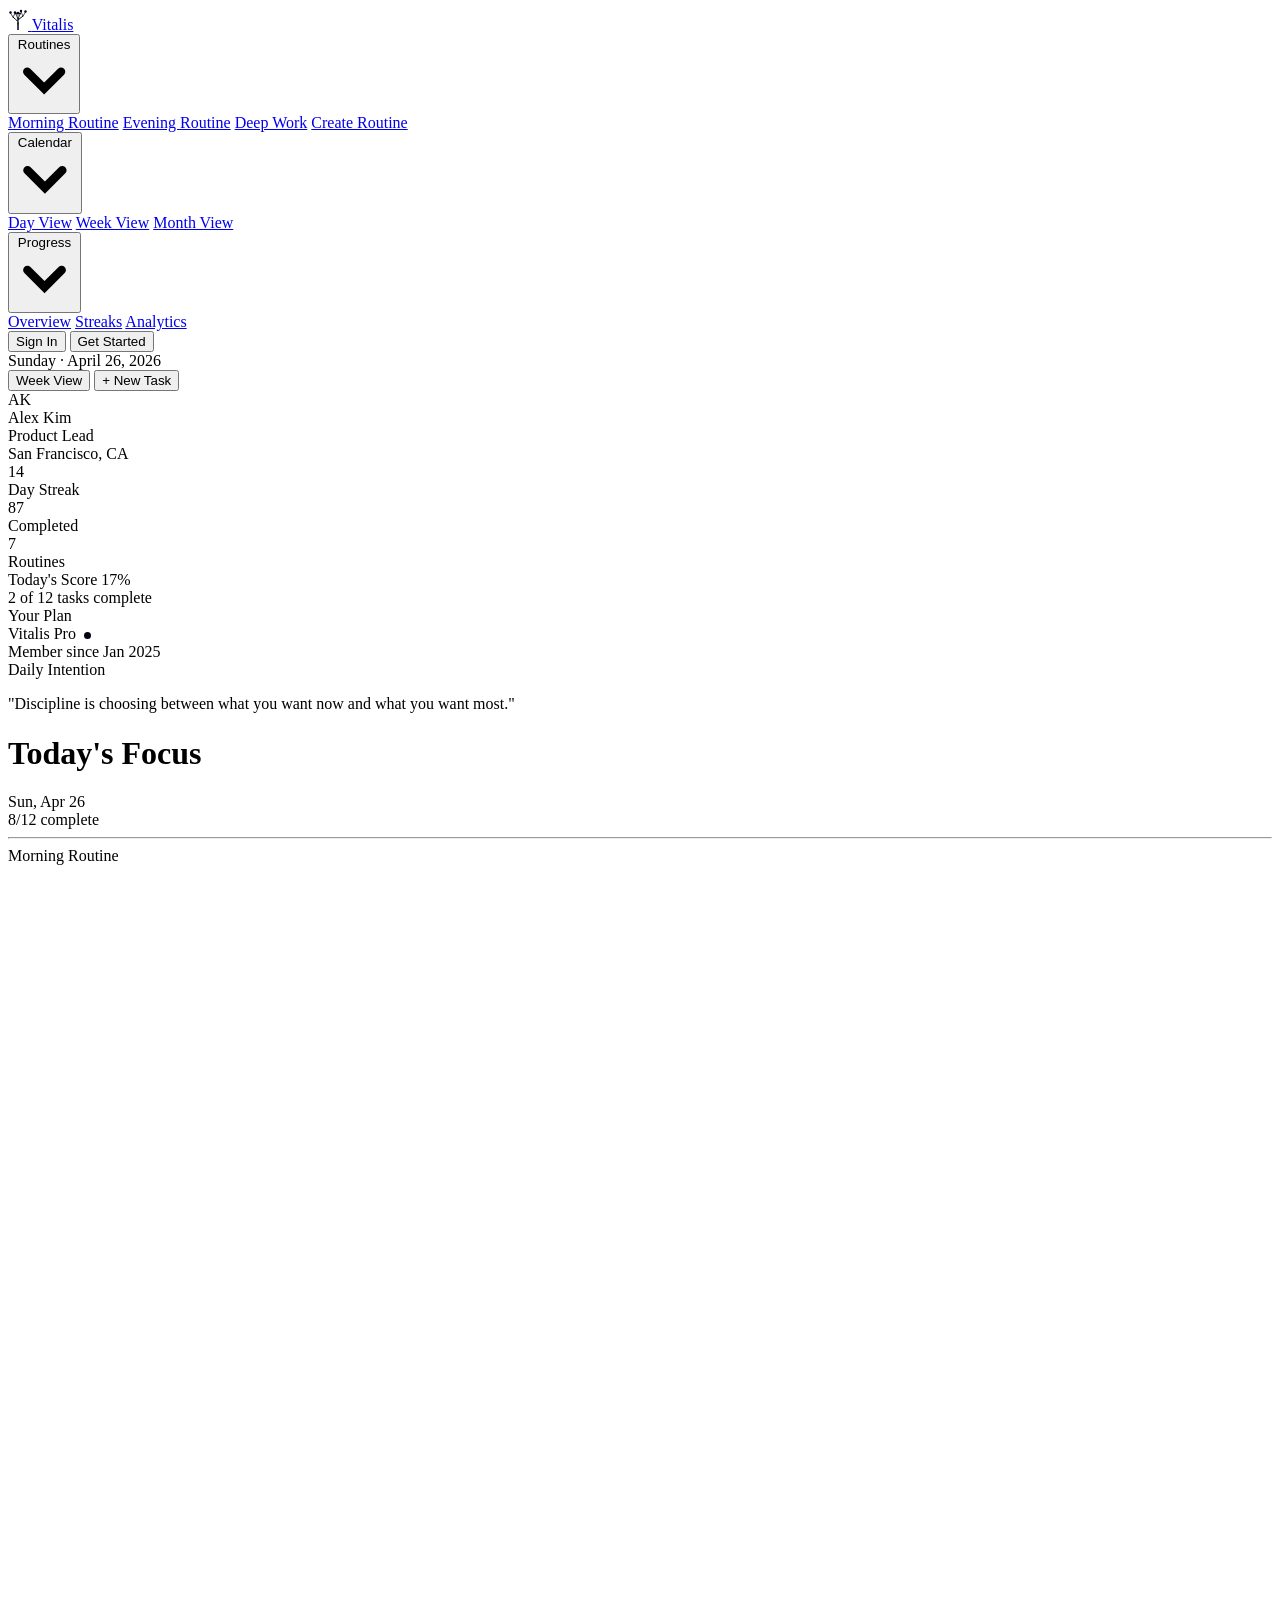
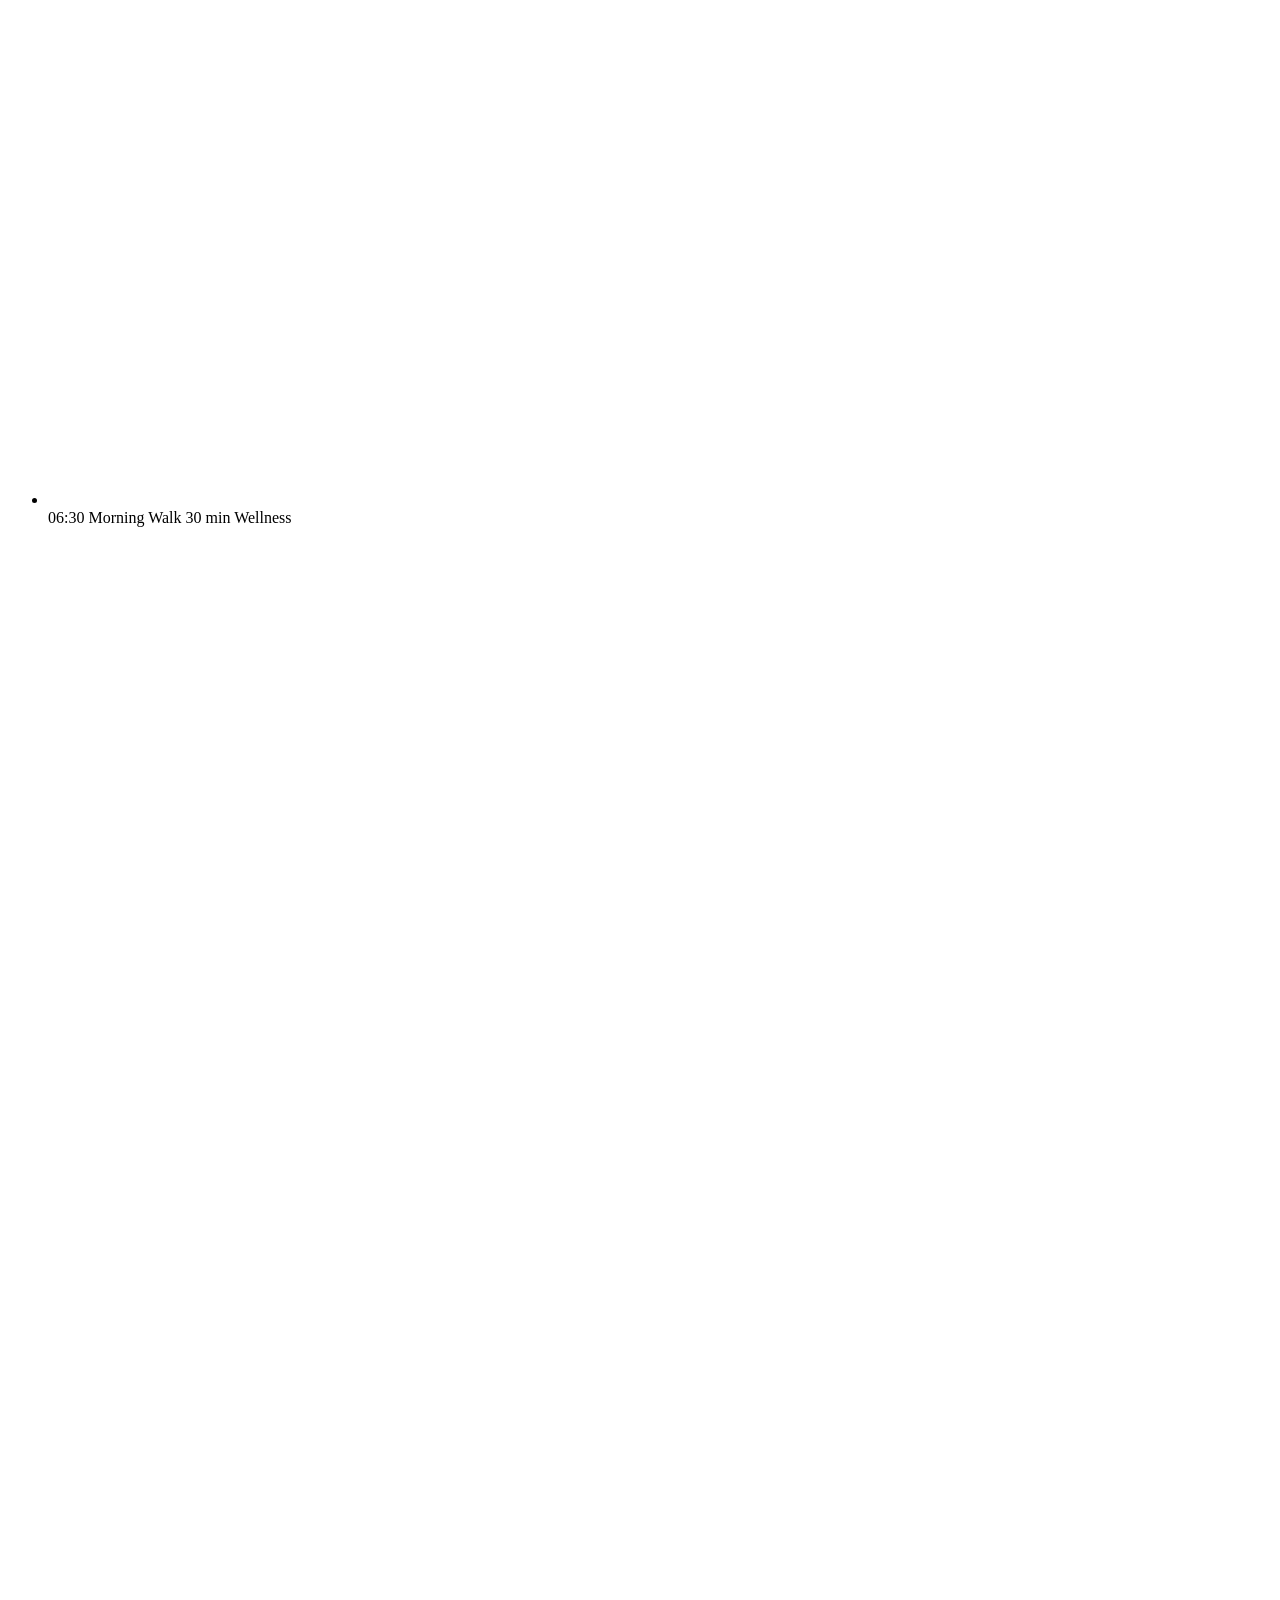
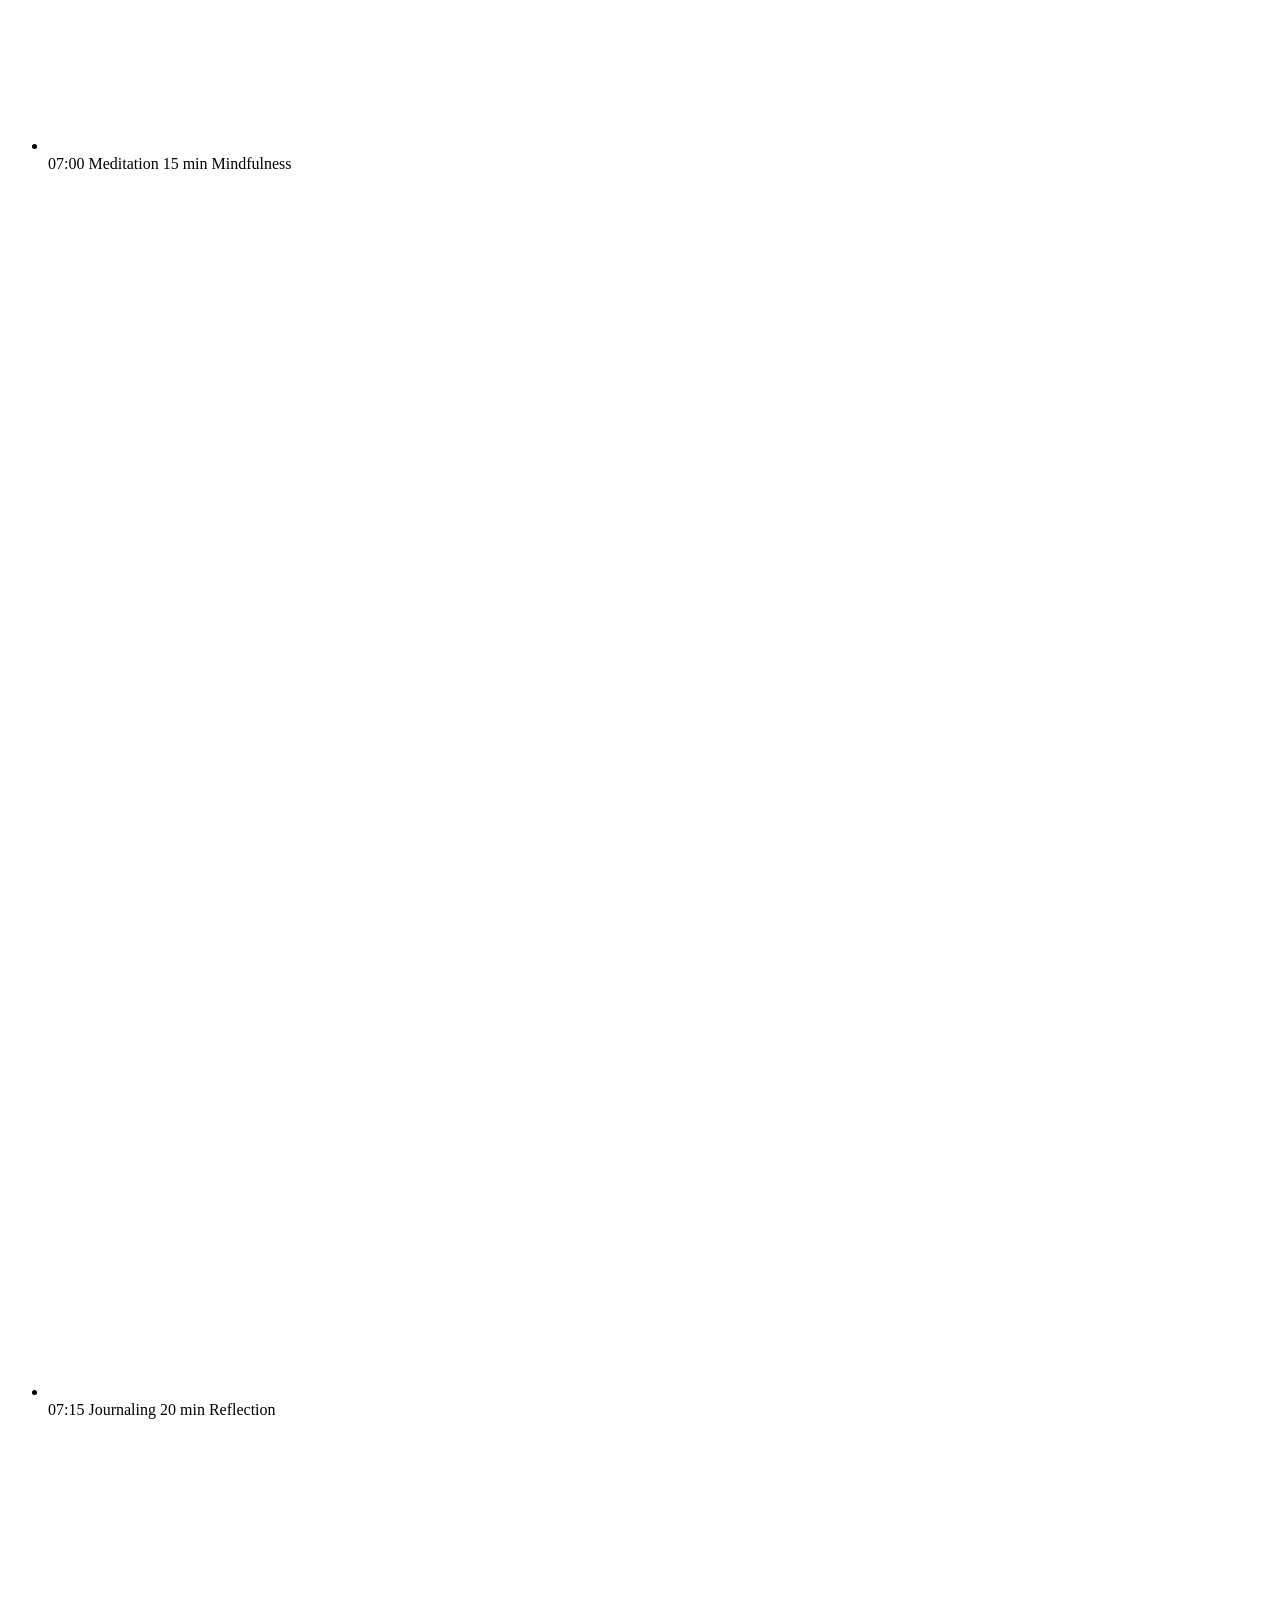
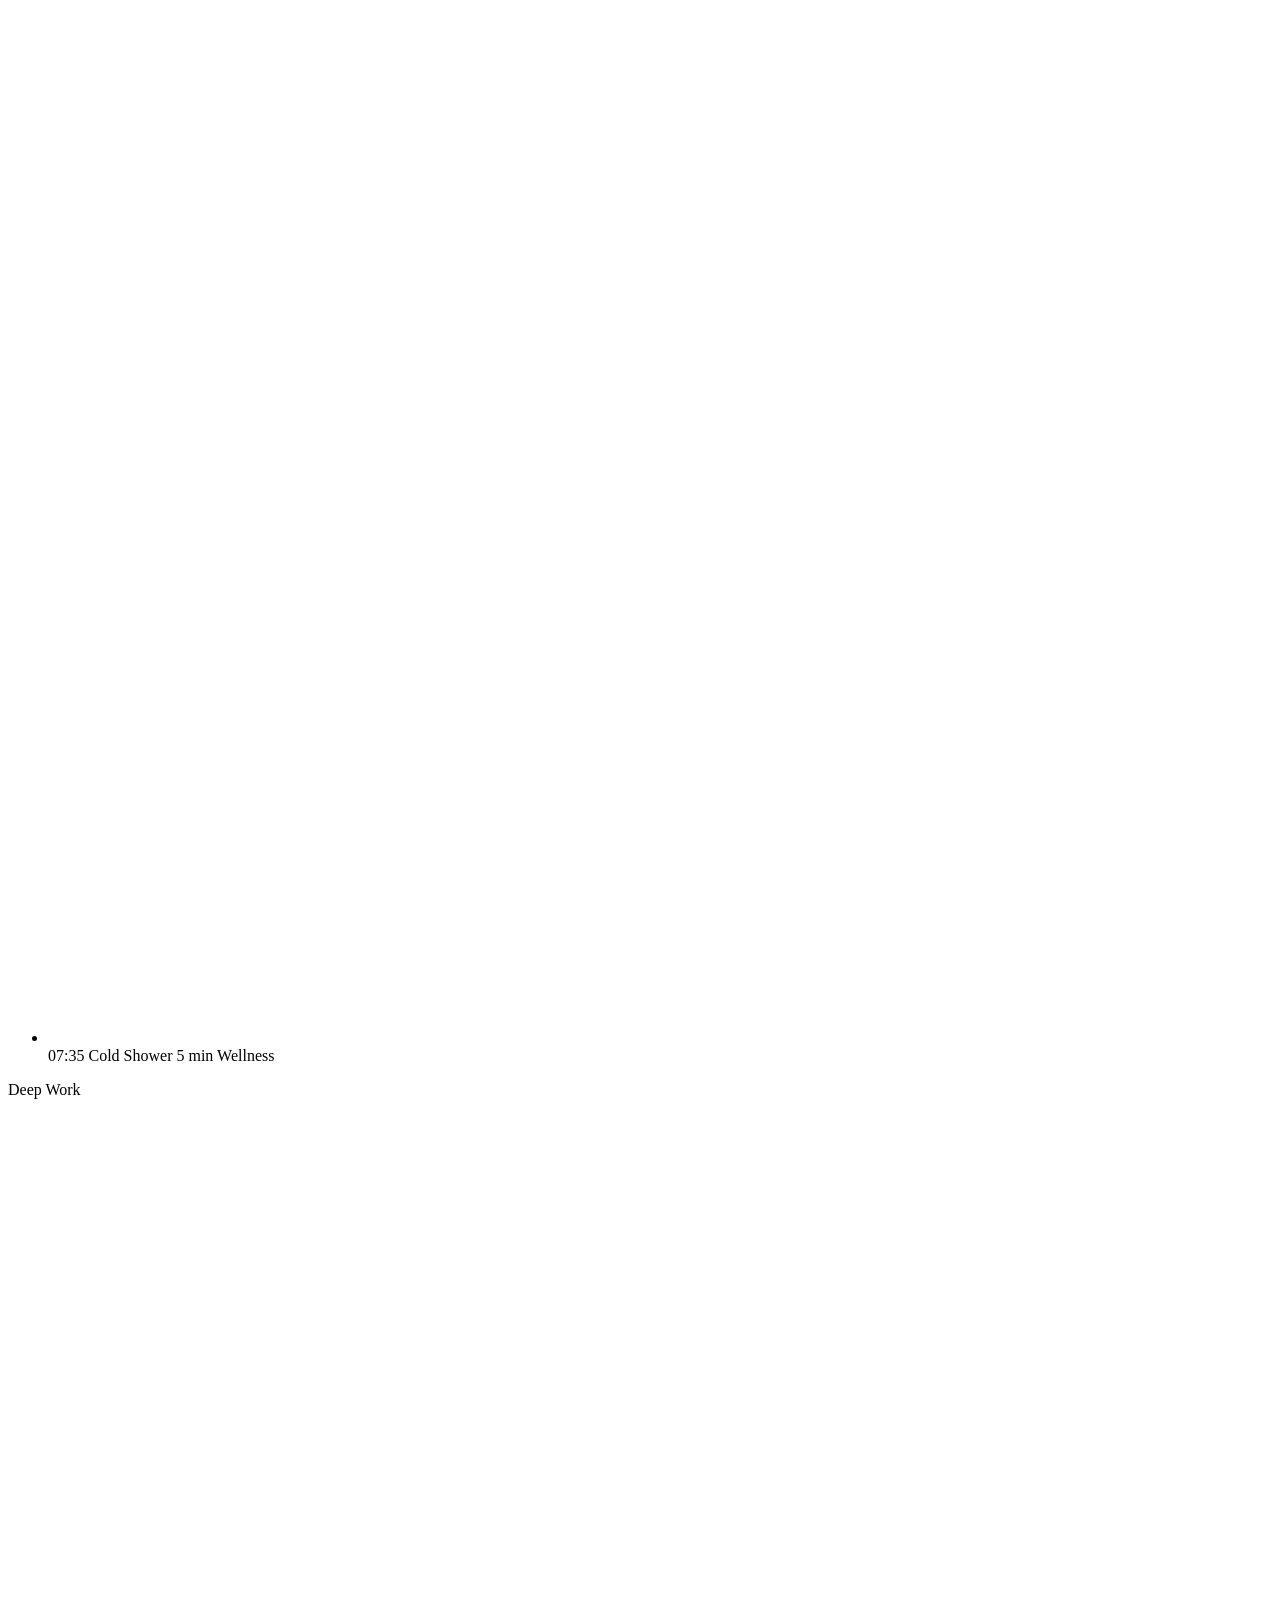
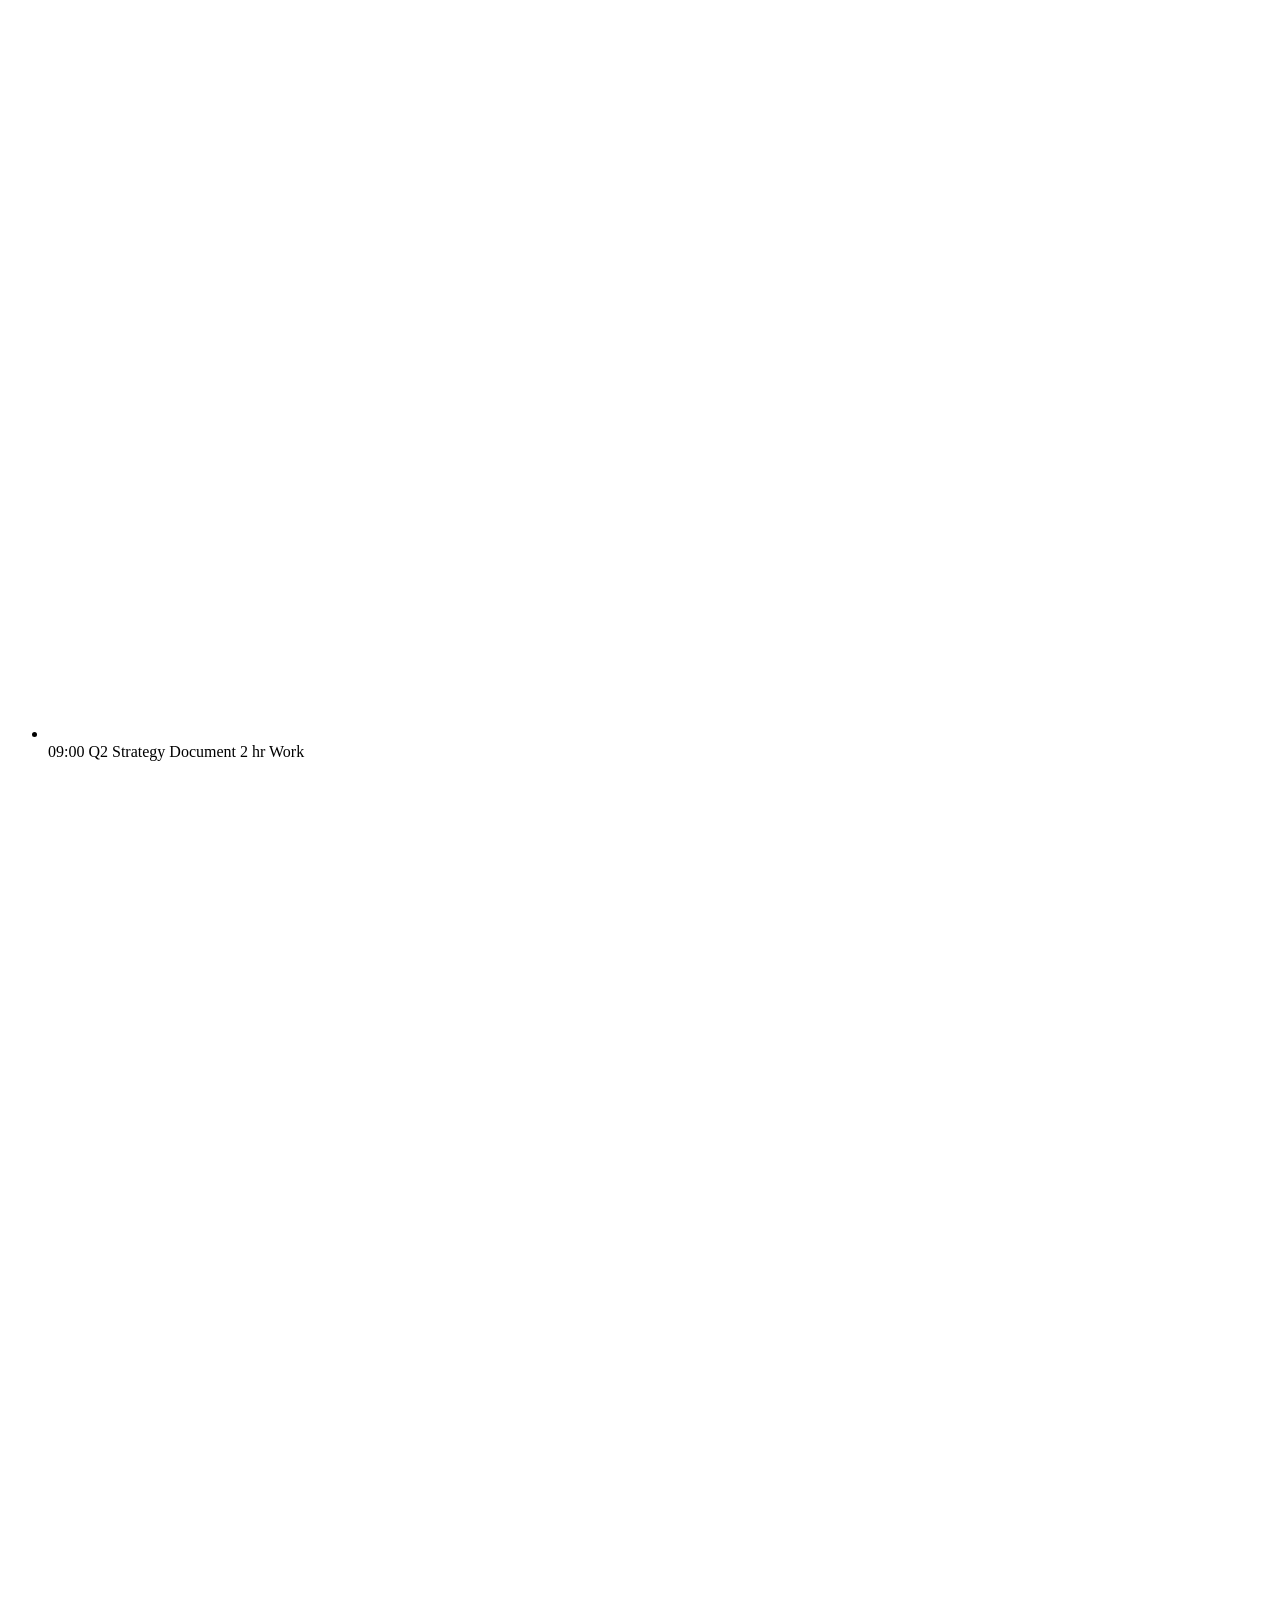
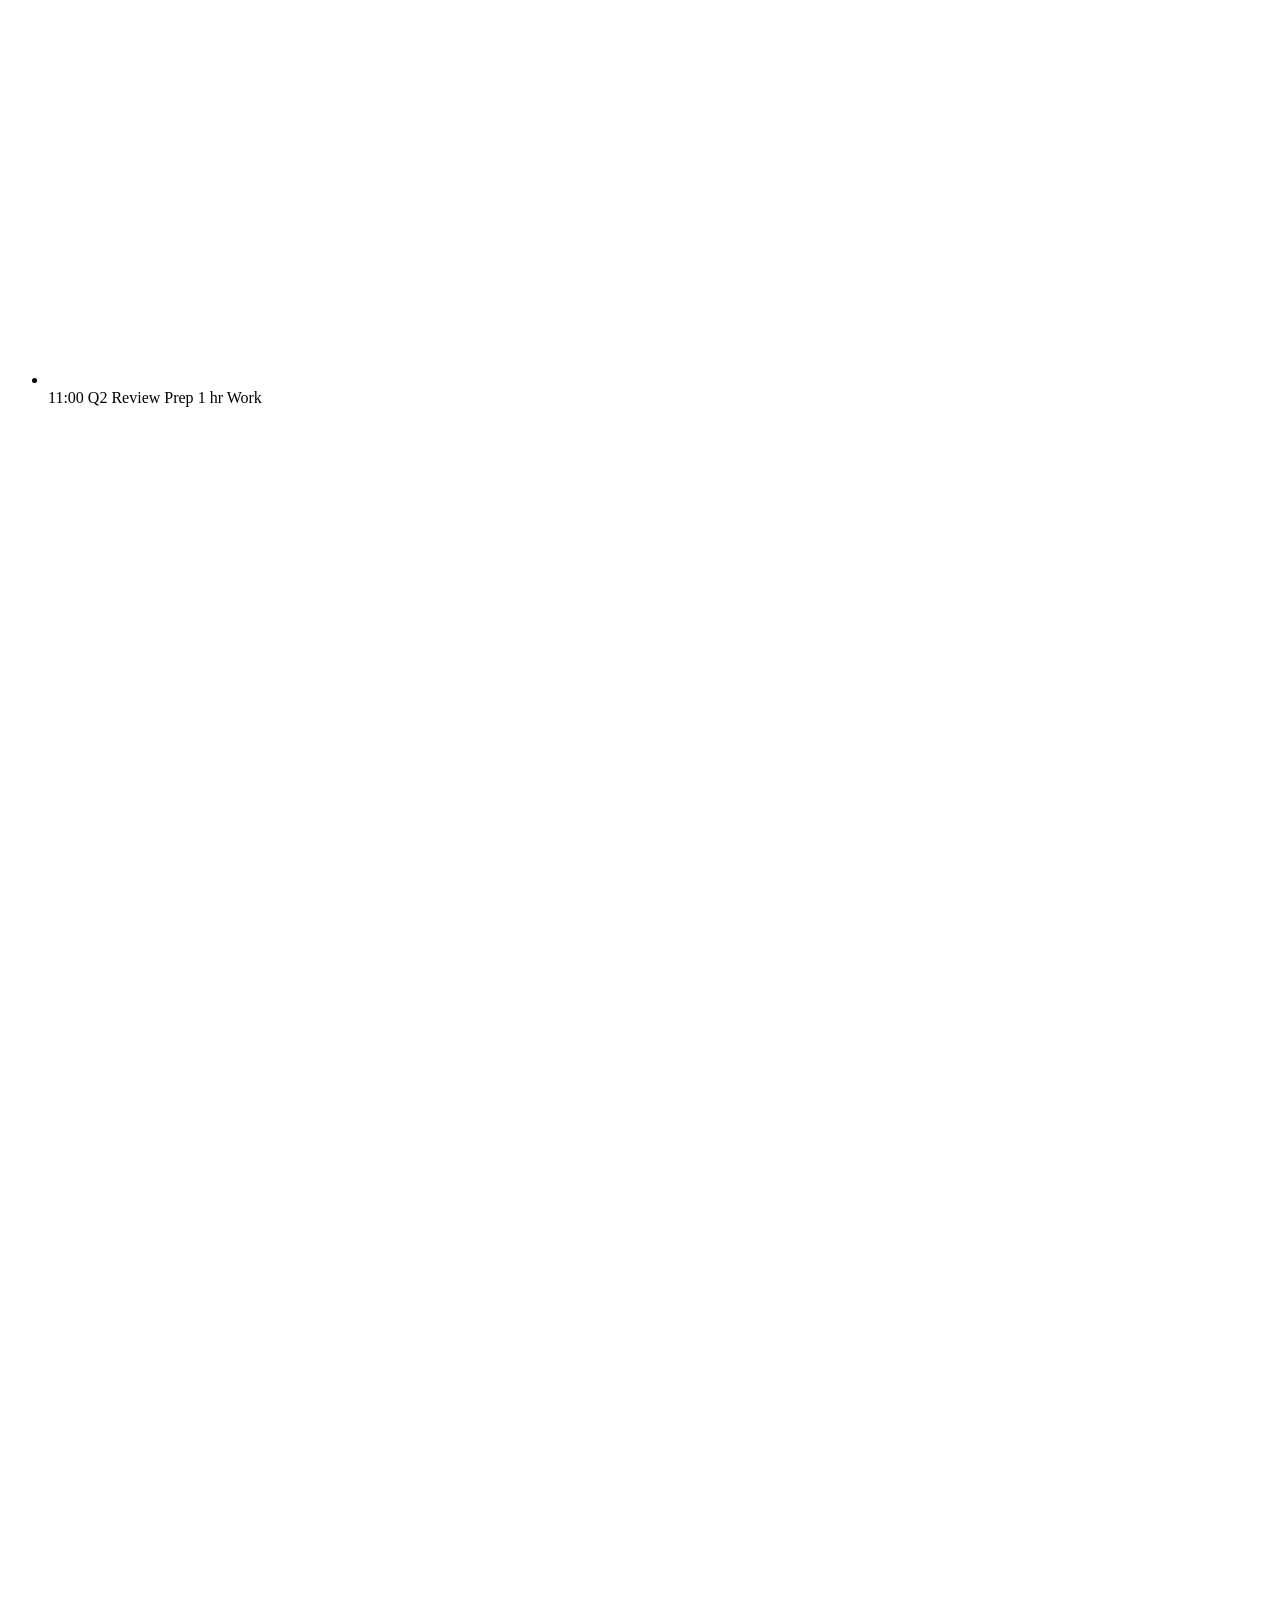
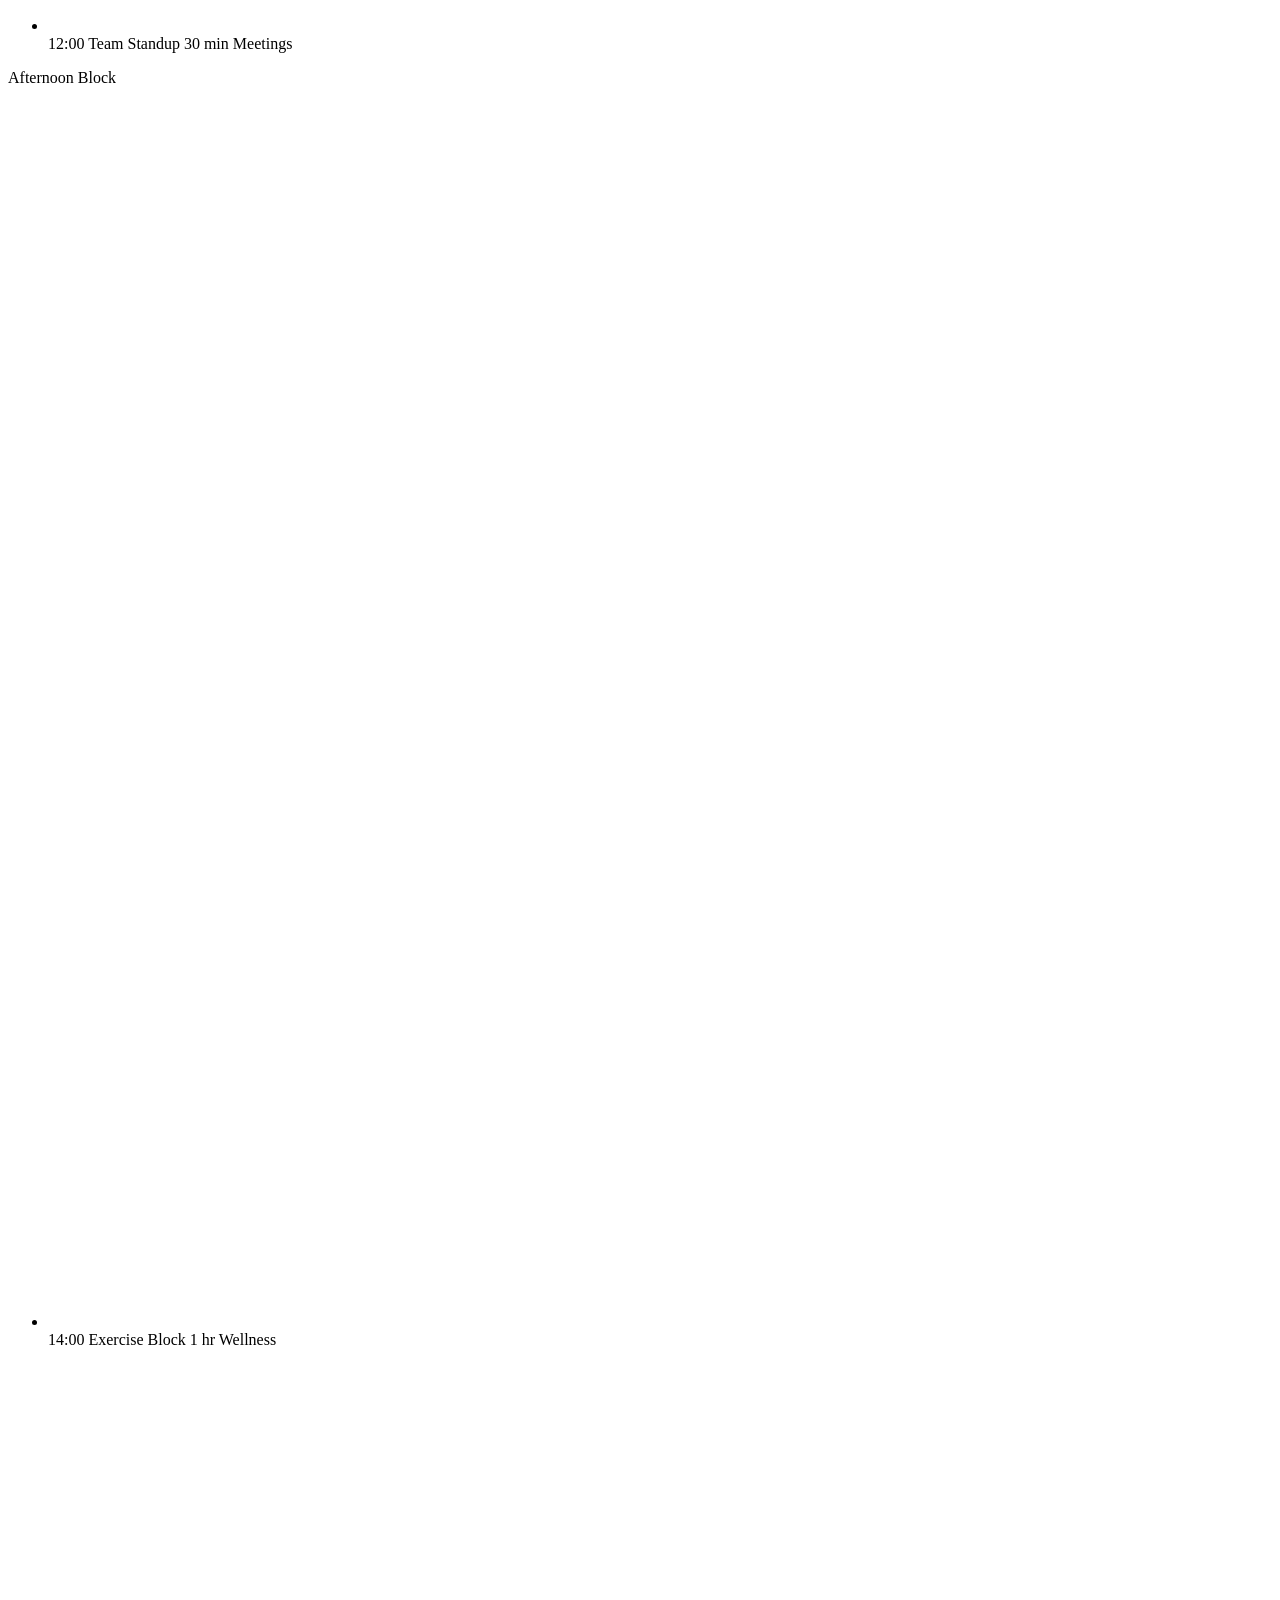
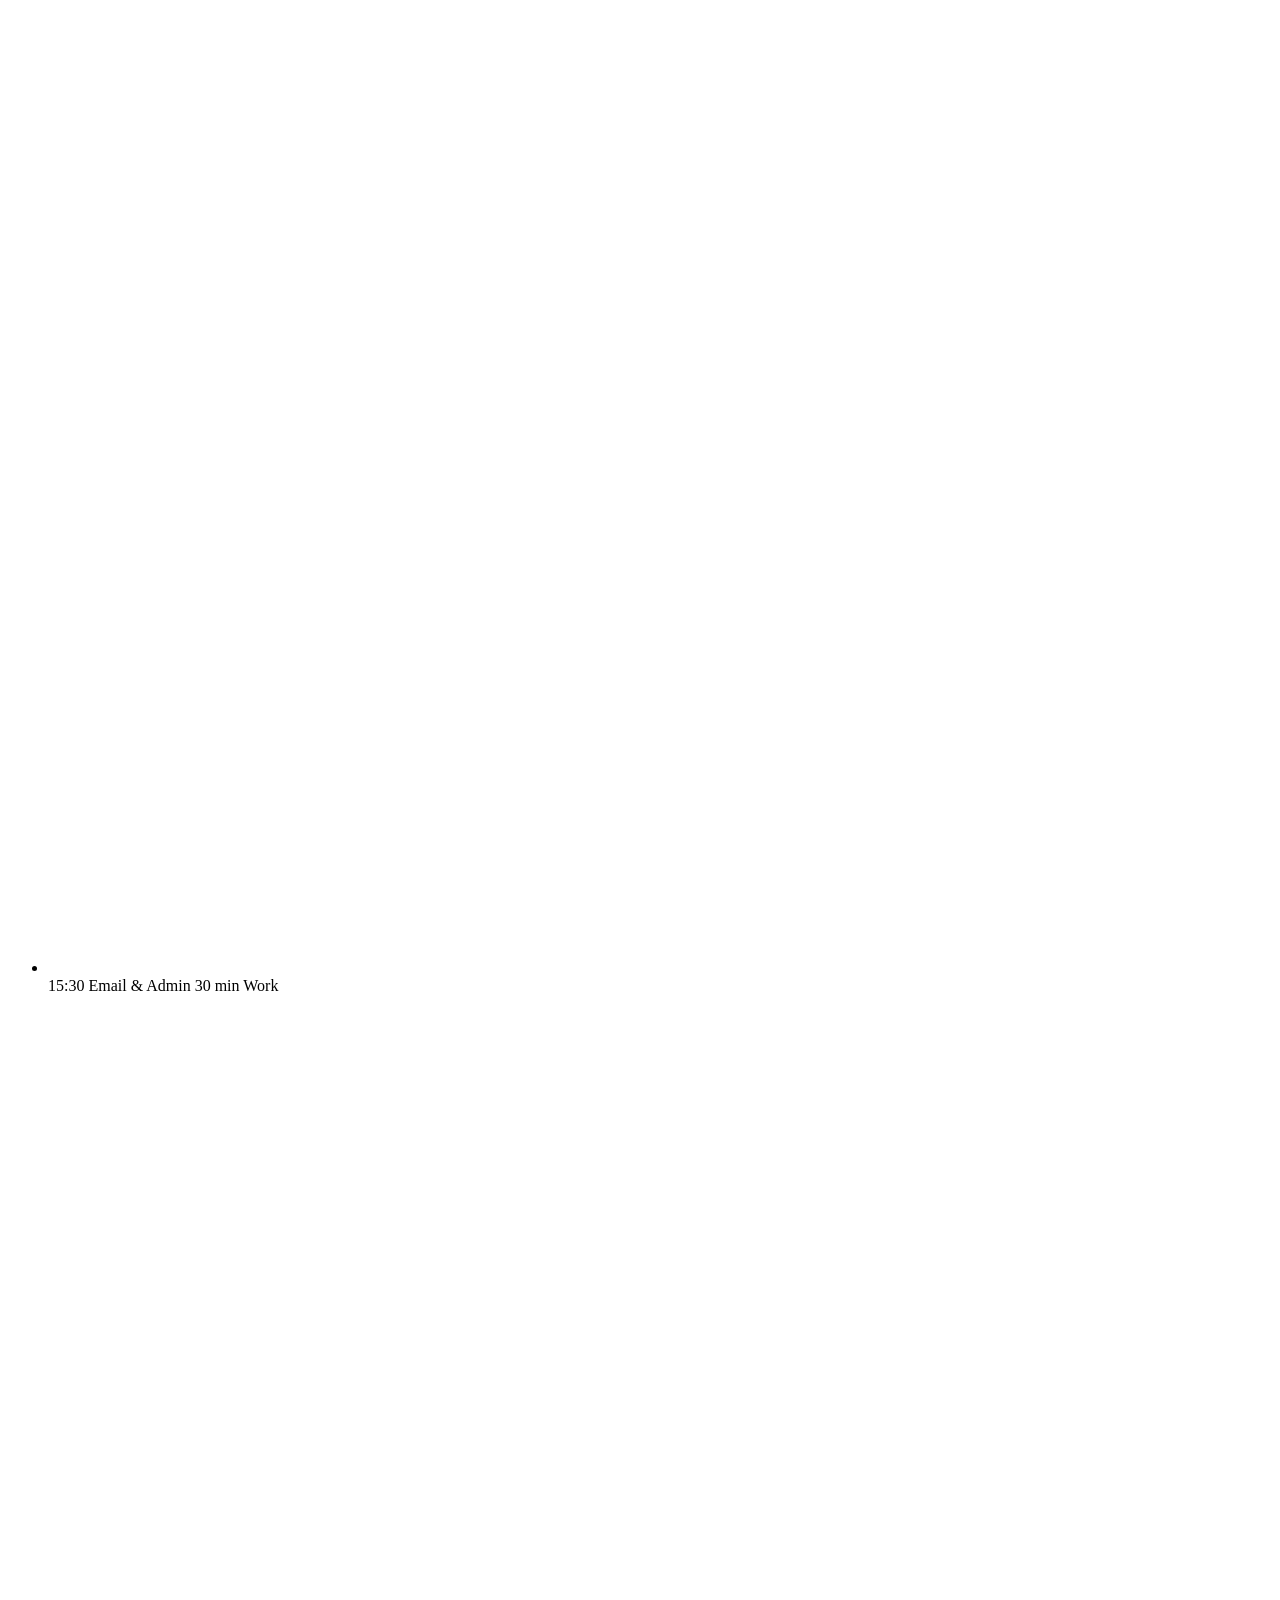
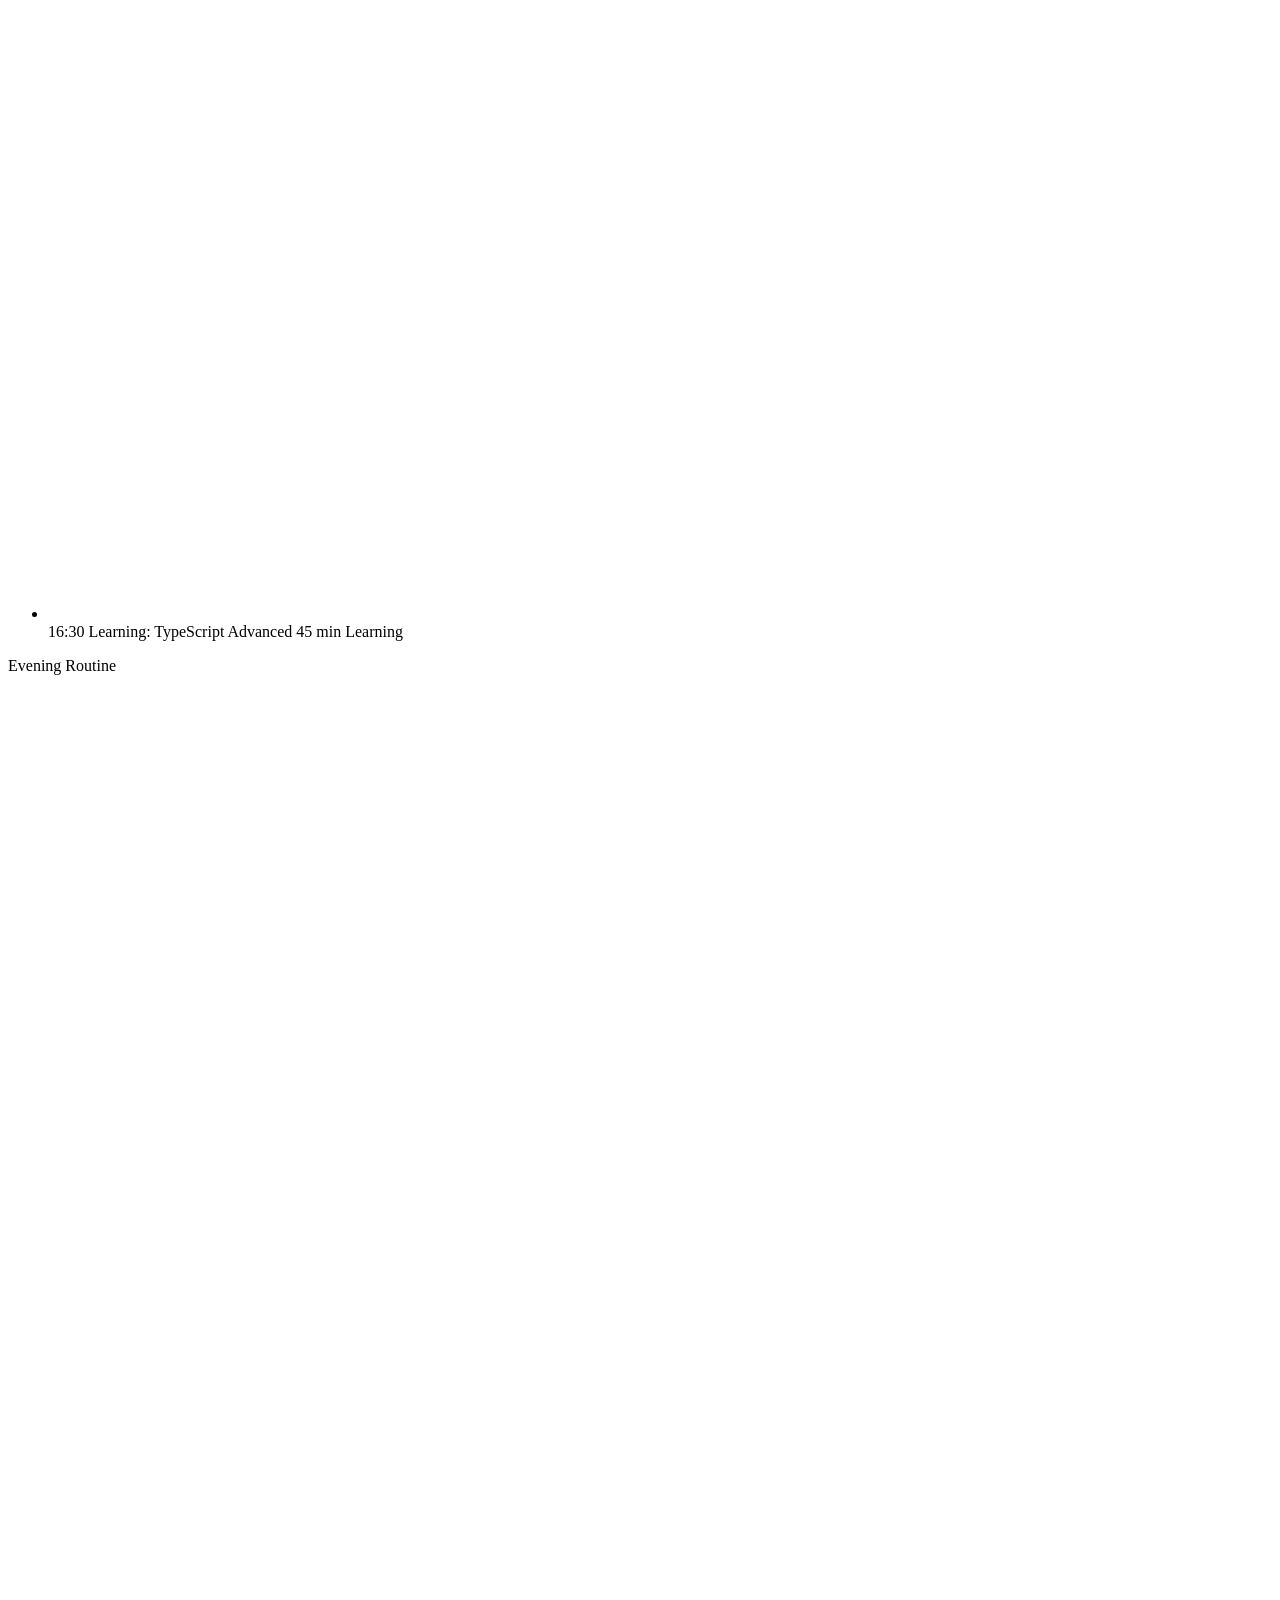
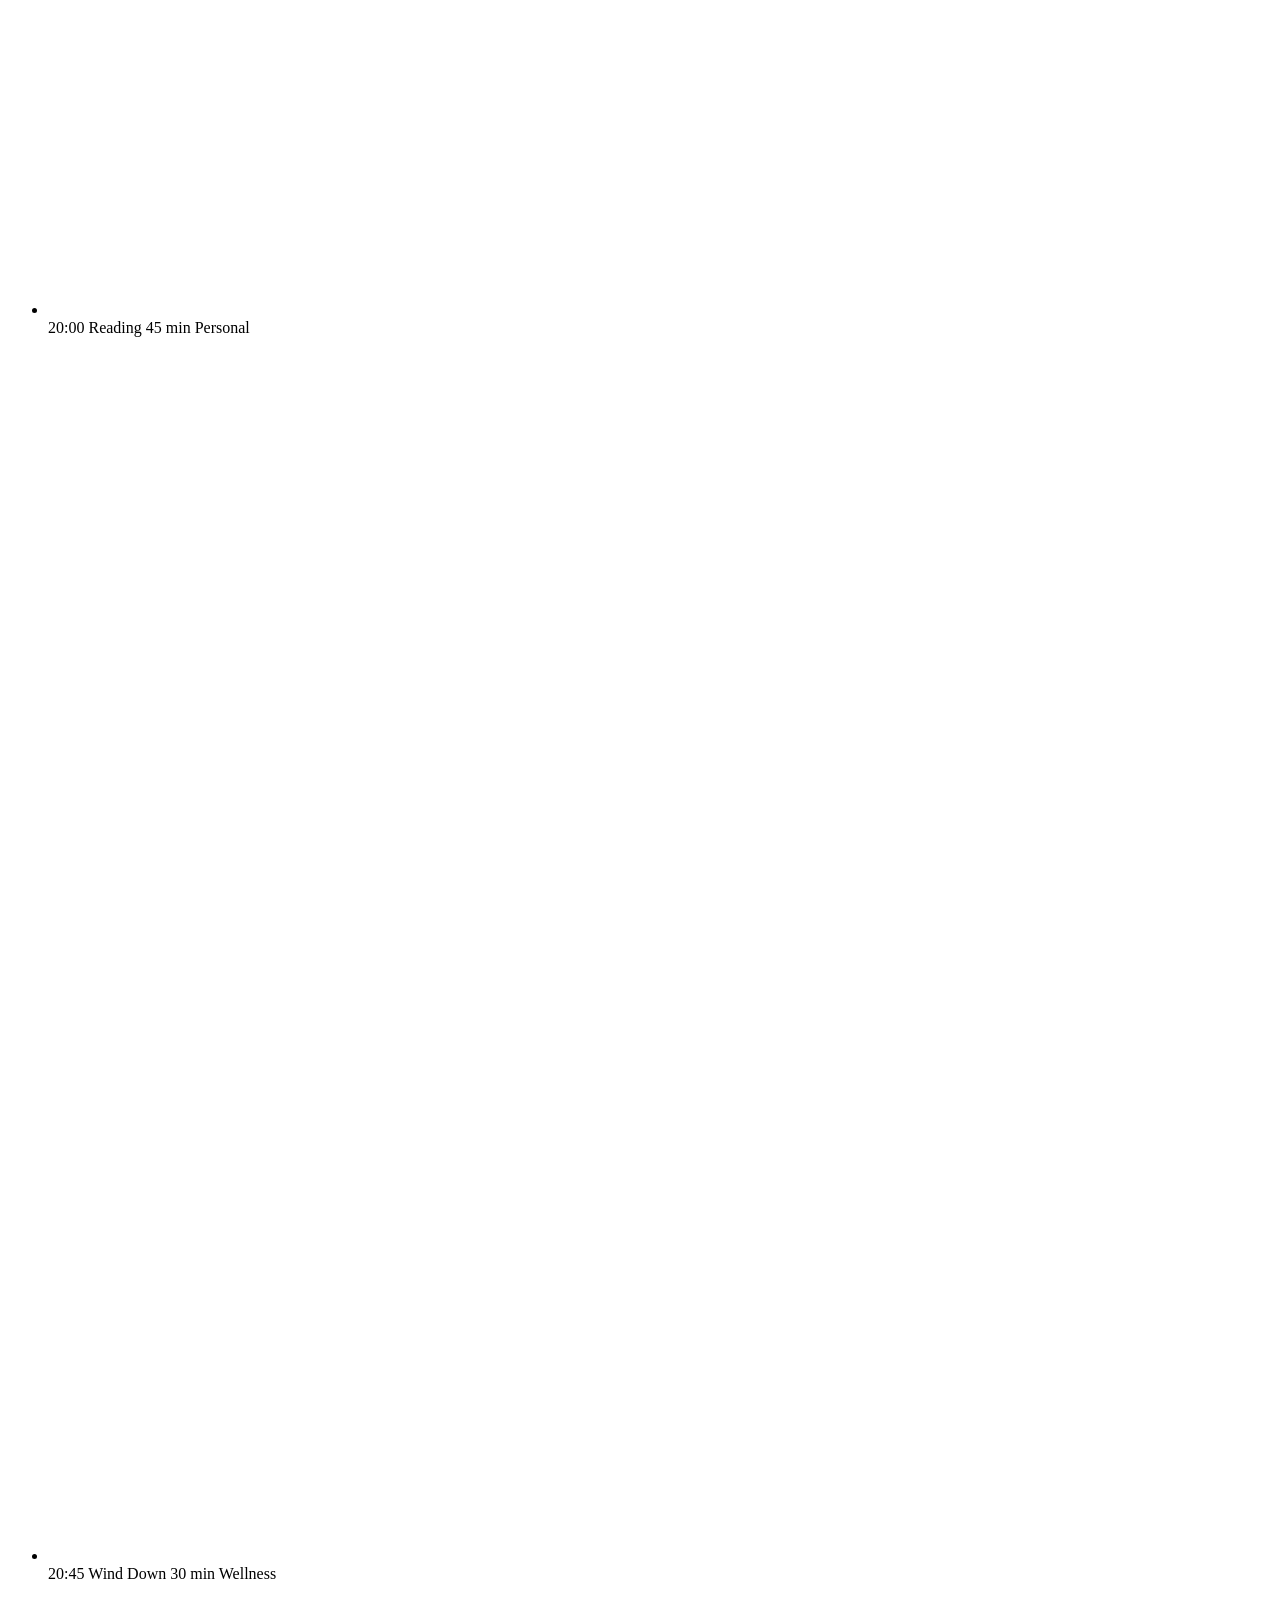
==== index.html @ 10b193d7 "todo el index" ====
<!DOCTYPE html>
<html lang="en">
<head>
  <meta charset="UTF-8" />
  <meta name="viewport" content="width=device-width, initial-scale=1.0" />
  <title>Vitalis — Dashboard</title>
  <link rel="stylesheet" href="style.css" />
</head>
<body>

<!-- =============================================
     HEADER
============================================= -->
<header class="site-header">
  <div class="header-inner">

    <!-- Logo -->
    <a href="index.html" class="logo-link">
      <svg width="20" height="22" viewBox="0 0 40 44" fill="none" xmlns="http://www.w3.org/2000/svg">
        <path d="M20 32 L20 20" stroke="#030213" stroke-width="2" stroke-linecap="round" stroke-linejoin="round"/>
        <path d="M20 44 L20 30" stroke="#030213" stroke-width="3" stroke-linecap="round" stroke-linejoin="round"/>
        <path d="M20 27 Q15 23 10 18" stroke="#030213" stroke-width="2" stroke-linecap="round" stroke-linejoin="round" fill="none"/>
        <path d="M20 24 Q25 20 30 16" stroke="#030213" stroke-width="2" stroke-linecap="round" stroke-linejoin="round" fill="none"/>
        <path d="M10 18 Q7 14 5 10" stroke="#030213" stroke-width="1.4" stroke-linecap="round" stroke-linejoin="round" fill="none"/>
        <path d="M10 18 Q13 14 14 10" stroke="#030213" stroke-width="1.4" stroke-linecap="round" stroke-linejoin="round" fill="none"/>
        <path d="M30 16 Q27 11 26 7" stroke="#030213" stroke-width="1.4" stroke-linecap="round" stroke-linejoin="round" fill="none"/>
        <path d="M30 16 Q33 12 35 8" stroke="#030213" stroke-width="1.4" stroke-linecap="round" stroke-linejoin="round" fill="none"/>
        <path d="M20 22 Q17 17 16 12" stroke="#030213" stroke-width="1.4" stroke-linecap="round" stroke-linejoin="round" fill="none"/>
        <path d="M20 22 Q20 16 20 11" stroke="#030213" stroke-width="1.4" stroke-linecap="round" stroke-linejoin="round" fill="none"/>
        <path d="M20 22 Q23 17 24 12" stroke="#030213" stroke-width="1.4" stroke-linecap="round" stroke-linejoin="round" fill="none"/>
        <circle cx="5"  cy="9"  r="2.4" fill="#030213"/>
        <circle cx="14" cy="9"  r="2.4" fill="#030213"/>
        <circle cx="16" cy="11" r="2"   fill="#030213"/>
        <circle cx="20" cy="10" r="2.4" fill="#030213"/>
        <circle cx="24" cy="11" r="2"   fill="#030213"/>
        <circle cx="26" cy="6"  r="2.4" fill="#030213"/>
        <circle cx="35" cy="7"  r="2.4" fill="#030213"/>
      </svg>
      <span class="logo-wordmark">Vitalis</span>
    </a>

    <!-- Nav -->
    <nav class="header-nav">

      <div class="nav-item">
        <button class="nav-btn" data-dropdown="dd-routines">
          Routines
          <svg class="chevron" viewBox="0 0 10 10" fill="none" stroke="currentColor" stroke-width="1.5" stroke-linecap="round">
            <polyline points="2,3.5 5,6.5 8,3.5"/>
          </svg>
        </button>
        <div class="dropdown-menu" id="dd-routines">
          <a href="#">Morning Routine</a>
          <a href="#">Evening Routine</a>
          <a href="#">Deep Work</a>
          <a href="#">Create Routine</a>
        </div>
      </div>

      <div class="nav-item">
        <button class="nav-btn" data-dropdown="dd-calendar">
          Calendar
          <svg class="chevron" viewBox="0 0 10 10" fill="none" stroke="currentColor" stroke-width="1.5" stroke-linecap="round">
            <polyline points="2,3.5 5,6.5 8,3.5"/>
          </svg>
        </button>
        <div class="dropdown-menu" id="dd-calendar">
          <a href="#">Day View</a>
          <a href="#">Week View</a>
          <a href="#">Month View</a>
        </div>
      </div>

      <div class="nav-item">
        <button class="nav-btn" data-dropdown="dd-progress">
          Progress
          <svg class="chevron" viewBox="0 0 10 10" fill="none" stroke="currentColor" stroke-width="1.5" stroke-linecap="round">
            <polyline points="2,3.5 5,6.5 8,3.5"/>
          </svg>
        </button>
        <div class="dropdown-menu" id="dd-progress">
          <a href="#">Overview</a>
          <a href="#">Streaks</a>
          <a href="#">Analytics</a>
        </div>
      </div>

    </nav>

    <!-- Actions -->
    <div class="header-actions">
      <a href="login.html"><button class="btn-signin">Sign In</button></a>
      <button class="btn-getstarted">Get Started</button>
    </div>

  </div>
</header>


<!-- =============================================
     TOP BAR (Date + Actions)
============================================= -->
<div class="dashboard-topbar">
  <span class="topbar-date">Sunday · April 26, 2026</span>
  <div class="topbar-actions">
    <button class="btn-outline">Week View</button>
    <button class="btn-new-task">+ New Task</button>
  </div>
</div>


<!-- =============================================
     DASHBOARD GRID
============================================= -->
<div class="dashboard-grid">

  <!-- ══════════════════════════════
       LEFT COLUMN — Profile
  ══════════════════════════════ -->
  <aside class="col-left">

    <!-- Profile Card -->
    <div class="profile-card">
      <div class="avatar">AK</div>
      <div class="profile-name">Alex Kim</div>
      <div class="profile-role">Product Lead</div>
      <div class="profile-location">San Francisco, CA</div>
    </div>

    <!-- Stats -->
    <div class="stats-row">
      <div class="stat-cell">
        <div class="stat-value">14</div>
        <div class="stat-label">Day Streak</div>
      </div>
      <div class="stat-cell">
        <div class="stat-value">87</div>
        <div class="stat-label">Completed</div>
      </div>
      <div class="stat-cell">
        <div class="stat-value">7</div>
        <div class="stat-label">Routines</div>
      </div>
    </div>

    <!-- Today's Score -->
    <div class="score-section">
      <div class="score-header">
        <span class="score-label">Today's Score</span>
        <span class="score-value" id="score-value">17%</span>
      </div>
      <div class="score-bar-track">
        <div class="score-bar-fill" id="score-fill"></div>
      </div>
      <div class="score-sub" id="score-sub">2 of 12 tasks complete</div>
    </div>

    <!-- Plan -->
    <div class="plan-section">
      <div class="section-meta">Your Plan</div>
      <div class="plan-name">Vitalis Pro <span style="display:inline-block;width:7px;height:7px;background:#030213;border-radius:50%;margin-left:4px;vertical-align:middle;"></span></div>
      <div class="plan-since">Member since Jan 2025</div>
    </div>

    <!-- Intention -->
    <div class="intention-section">
      <div class="section-meta">Daily Intention</div>
      <p class="intention-quote">"Discipline is choosing between what you want now and what you want most."</p>
    </div>

  </aside>


  <!-- ══════════════════════════════
       CENTER COLUMN — Today's Focus
  ══════════════════════════════ -->
  <main class="col-center">

    <!-- Focus Header -->
    <div class="focus-header">
      <h1 class="focus-title">Today's Focus</h1>
      <div class="focus-meta">
        <div class="focus-date">Sun, Apr 26</div>
        <div class="focus-progress" id="focus-progress">8/12 complete</div>
      </div>
    </div>
    <hr class="focus-divider" />

    <!-- Morning Routine -->
    <div class="task-section">
      <div class="task-section-label">Morning Routine</div>
      <ul class="task-list">

        <li class="task-item">
          <span class="task-checkbox">
            <svg class="task-checkbox-check" viewBox="0 0 8 8" fill="none">
              <polyline points="1,4 3,6 7,2" stroke="#fff" stroke-width="1.2" stroke-linecap="round" stroke-linejoin="round"/>
            </svg>
          </span>
          <span class="task-time">06:30</span>
          <span class="task-name">Morning Walk</span>
          <span class="task-duration">30 min</span>
          <span class="task-tag">Wellness</span>
        </li>

        <li class="task-item">
          <span class="task-checkbox">
            <svg class="task-checkbox-check" viewBox="0 0 8 8" fill="none">
              <polyline points="1,4 3,6 7,2" stroke="#fff" stroke-width="1.2" stroke-linecap="round" stroke-linejoin="round"/>
            </svg>
          </span>
          <span class="task-time">07:00</span>
          <span class="task-name">Meditation</span>
          <span class="task-duration">15 min</span>
          <span class="task-tag">Mindfulness</span>
        </li>

        <li class="task-item">
          <span class="task-checkbox">
            <svg class="task-checkbox-check" viewBox="0 0 8 8" fill="none">
              <polyline points="1,4 3,6 7,2" stroke="#fff" stroke-width="1.2" stroke-linecap="round" stroke-linejoin="round"/>
            </svg>
          </span>
          <span class="task-time">07:15</span>
          <span class="task-name">Journaling</span>
          <span class="task-duration">20 min</span>
          <span class="task-tag">Reflection</span>
        </li>

        <li class="task-item done">
          <span class="task-checkbox">
            <svg class="task-checkbox-check" viewBox="0 0 8 8" fill="none">
              <polyline points="1,4 3,6 7,2" stroke="#fff" stroke-width="1.2" stroke-linecap="round" stroke-linejoin="round"/>
            </svg>
          </span>
          <span class="task-time">07:35</span>
          <span class="task-name">Cold Shower</span>
          <span class="task-duration">5 min</span>
          <span class="task-tag">Wellness</span>
        </li>

      </ul>
    </div>

    <!-- Deep Work -->
    <div class="task-section">
      <div class="task-section-label">Deep Work</div>
      <ul class="task-list">

        <li class="task-item done">
          <span class="task-checkbox">
            <svg class="task-checkbox-check" viewBox="0 0 8 8" fill="none">
              <polyline points="1,4 3,6 7,2" stroke="#fff" stroke-width="1.2" stroke-linecap="round" stroke-linejoin="round"/>
            </svg>
          </span>
          <span class="task-time">09:00</span>
          <span class="task-name">Q2 Strategy Document</span>
          <span class="task-duration">2 hr</span>
          <span class="task-tag">Work</span>
        </li>

        <li class="task-item">
          <span class="task-checkbox">
            <svg class="task-checkbox-check" viewBox="0 0 8 8" fill="none">
              <polyline points="1,4 3,6 7,2" stroke="#fff" stroke-width="1.2" stroke-linecap="round" stroke-linejoin="round"/>
            </svg>
          </span>
          <span class="task-time">11:00</span>
          <span class="task-name">Q2 Review Prep</span>
          <span class="task-duration">1 hr</span>
          <span class="task-tag">Work</span>
        </li>

        <li class="task-item done">
          <span class="task-checkbox">
            <svg class="task-checkbox-check" viewBox="0 0 8 8" fill="none">
              <polyline points="1,4 3,6 7,2" stroke="#fff" stroke-width="1.2" stroke-linecap="round" stroke-linejoin="round"/>
            </svg>
          </span>
          <span class="task-time">12:00</span>
          <span class="task-name">Team Standup</span>
          <span class="task-duration">30 min</span>
          <span class="task-tag">Meetings</span>
        </li>

      </ul>
    </div>

    <!-- Afternoon Block -->
    <div class="task-section">
      <div class="task-section-label">Afternoon Block</div>
      <ul class="task-list">

        <li class="task-item done">
          <span class="task-checkbox">
            <svg class="task-checkbox-check" viewBox="0 0 8 8" fill="none">
              <polyline points="1,4 3,6 7,2" stroke="#fff" stroke-width="1.2" stroke-linecap="round" stroke-linejoin="round"/>
            </svg>
          </span>
          <span class="task-time">14:00</span>
          <span class="task-name">Exercise Block</span>
          <span class="task-duration">1 hr</span>
          <span class="task-tag">Wellness</span>
        </li>

        <li class="task-item done">
          <span class="task-checkbox">
            <svg class="task-checkbox-check" viewBox="0 0 8 8" fill="none">
              <polyline points="1,4 3,6 7,2" stroke="#fff" stroke-width="1.2" stroke-linecap="round" stroke-linejoin="round"/>
            </svg>
          </span>
          <span class="task-time">15:30</span>
          <span class="task-name">Email &amp; Admin</span>
          <span class="task-duration">30 min</span>
          <span class="task-tag">Work</span>
        </li>

        <li class="task-item done">
          <span class="task-checkbox">
            <svg class="task-checkbox-check" viewBox="0 0 8 8" fill="none">
              <polyline points="1,4 3,6 7,2" stroke="#fff" stroke-width="1.2" stroke-linecap="round" stroke-linejoin="round"/>
            </svg>
          </span>
          <span class="task-time">16:30</span>
          <span class="task-name">Learning: TypeScript Advanced</span>
          <span class="task-duration">45 min</span>
          <span class="task-tag">Learning</span>
        </li>

      </ul>
    </div>

    <!-- Evening Routine -->
    <div class="task-section">
      <div class="task-section-label">Evening Routine</div>
      <ul class="task-list">

        <li class="task-item done">
          <span class="task-checkbox">
            <svg class="task-checkbox-check" viewBox="0 0 8 8" fill="none">
              <polyline points="1,4 3,6 7,2" stroke="#fff" stroke-width="1.2" stroke-linecap="round" stroke-linejoin="round"/>
            </svg>
          </span>
          <span class="task-time">20:00</span>
          <span class="task-name">Reading</span>
          <span class="task-duration">45 min</span>
          <span class="task-tag">Personal</span>
        </li>

        <li class="task-item done">
          <span class="task-checkbox">
            <svg class="task-checkbox-check" viewBox="0 0 8 8" fill="none">
              <polyline points="1,4 3,6 7,2" stroke="#fff" stroke-width="1.2" stroke-linecap="round" stroke-linejoin="round"/>
            </svg>
          </span>
          <span class="task-time">20:45</span>
          <span class="task-name">Wind Down</span>
          <span class="task-duration">30 min</span>
          <span class="task-tag">Wellness</span>
        </li>

      </ul>
    </div>

    <!-- Add Task -->
    <div class="add-task-row">
      <span>+</span>
      <span>Add Task</span>
    </div>

  </main>


  <!-- ══════════════════════════════
       RIGHT COLUMN — Sidebar
  ══════════════════════════════ -->
  <aside class="col-right">

    <!-- Mini Calendar -->
    <div class="sidebar-section">
      <div class="sidebar-section-title">Calendar</div>

      <div class="mini-calendar">
        <div class="cal-month-nav">
          <span class="cal-month-label" id="cal-month-label">Mar 2026</span>
          <div>
            <button class="cal-nav-btn" id="cal-prev">&#8249;</button>
            <button class="cal-nav-btn" id="cal-next">&#8250;</button>
          </div>
        </div>

        <div class="cal-grid">
          <div class="cal-day-name">S</div>
          <div class="cal-day-name">M</div>
          <div class="cal-day-name">T</div>
          <div class="cal-day-name">W</div>
          <div class="cal-day-name">T</div>
          <div class="cal-day-name">F</div>
          <div class="cal-day-name">S</div>
          <!-- Days injected by JS -->
          <div id="cal-grid-days" style="display:contents;"></div>
        </div>
      </div>
    </div>

    <!-- This Week -->
    <div class="sidebar-section">
      <div class="sidebar-section-title">This Week</div>
      <div class="week-dots">
        <!-- M -->
        <div class="week-dot-col">
          <div class="week-dot filled">
            <svg width="10" height="10" viewBox="0 0 10 10" fill="none" class="dot-check">
              <polyline points="2,5 4,7 8,3" stroke="#fff" stroke-width="1.4" stroke-linecap="round" stroke-linejoin="round"/>
            </svg>
          </div>
          <span class="week-day-label">M</span>
        </div>
        <!-- T -->
        <div class="week-dot-col">
          <div class="week-dot filled">
            <svg width="10" height="10" viewBox="0 0 10 10" fill="none" class="dot-check">
              <polyline points="2,5 4,7 8,3" stroke="#fff" stroke-width="1.4" stroke-linecap="round" stroke-linejoin="round"/>
            </svg>
          </div>
          <span class="week-day-label">T</span>
        </div>
        <!-- W -->
        <div class="week-dot-col">
          <div class="week-dot filled">
            <svg width="10" height="10" viewBox="0 0 10 10" fill="none" class="dot-check">
              <polyline points="2,5 4,7 8,3" stroke="#fff" stroke-width="1.4" stroke-linecap="round" stroke-linejoin="round"/>
            </svg>
          </div>
          <span class="week-day-label">W</span>
        </div>
        <!-- T -->
        <div class="week-dot-col">
          <div class="week-dot filled">
            <svg width="10" height="10" viewBox="0 0 10 10" fill="none" class="dot-check">
              <polyline points="2,5 4,7 8,3" stroke="#fff" stroke-width="1.4" stroke-linecap="round" stroke-linejoin="round"/>
            </svg>
          </div>
          <span class="week-day-label">T</span>
        </div>
        <!-- F -->
        <div class="week-dot-col">
          <div class="week-dot filled">
            <svg width="10" height="10" viewBox="0 0 10 10" fill="none" class="dot-check">
              <polyline points="2,5 4,7 8,3" stroke="#fff" stroke-width="1.4" stroke-linecap="round" stroke-linejoin="round"/>
            </svg>
          </div>
          <span class="week-day-label">F</span>
        </div>
        <!-- S -->
        <div class="week-dot-col">
          <div class="week-dot">
          </div>
          <span class="week-day-label">S</span>
        </div>
        <!-- S (today) -->
        <div class="week-dot-col">
          <div class="week-dot today-dot"></div>
          <span class="week-day-label">S</span>
        </div>
      </div>
    </div>

    <!-- Today's Categories -->
    <div class="sidebar-section">
      <div class="sidebar-section-title">Today's Categories</div>
      <ul class="category-list">

        <li class="category-item">
          <div class="category-bar-wrap">
            <div class="category-name">Mindfulness</div>
            <div class="category-track">
              <div class="category-fill" style="width:66%;"></div>
            </div>
          </div>
          <span class="category-count">2/3</span>
        </li>

        <li class="category-item">
          <div class="category-bar-wrap">
            <div class="category-name">Wellness</div>
            <div class="category-track">
              <div class="category-fill" style="width:20%;"></div>
            </div>
          </div>
          <span class="category-count">1/5</span>
        </li>

        <li class="category-item">
          <div class="category-bar-wrap">
            <div class="category-name">Work</div>
            <div class="category-track">
              <div class="category-fill" style="width:0%;"></div>
            </div>
          </div>
          <span class="category-count">0/4</span>
        </li>

        <li class="category-item">
          <div class="category-bar-wrap">
            <div class="category-name">Learning</div>
            <div class="category-track">
              <div class="category-fill" style="width:0%;"></div>
            </div>
          </div>
          <span class="category-count">0/2</span>
        </li>

        <li class="category-item">
          <div class="category-bar-wrap">
            <div class="category-name">Personal</div>
            <div class="category-track">
              <div class="category-fill" style="width:0%;"></div>
            </div>
          </div>
          <span class="category-count">0/2</span>
        </li>

      </ul>
    </div>

    <!-- Upcoming -->
    <div class="sidebar-section">
      <div class="sidebar-section-title">Upcoming</div>
      <ul class="upcoming-list">

        <li class="upcoming-item">
          <span class="upcoming-bullet"></span>
          <div>
            <div class="upcoming-name">Weekly Review</div>
            <div class="upcoming-date">Tomorrow</div>
          </div>
        </li>

        <li class="upcoming-item">
          <span class="upcoming-bullet"></span>
          <div>
            <div class="upcoming-name">Dentist Appointment</div>
            <div class="upcoming-date">Tue 28</div>
          </div>
        </li>

        <li class="upcoming-item">
          <span class="upcoming-bullet"></span>
          <div>
            <div class="upcoming-name">Product Demo</div>
            <div class="upcoming-date">Wed 29</div>
          </div>
        </li>

      </ul>
    </div>

  </aside>

</div>

<script src="script.js"></script>
</body>
</html>
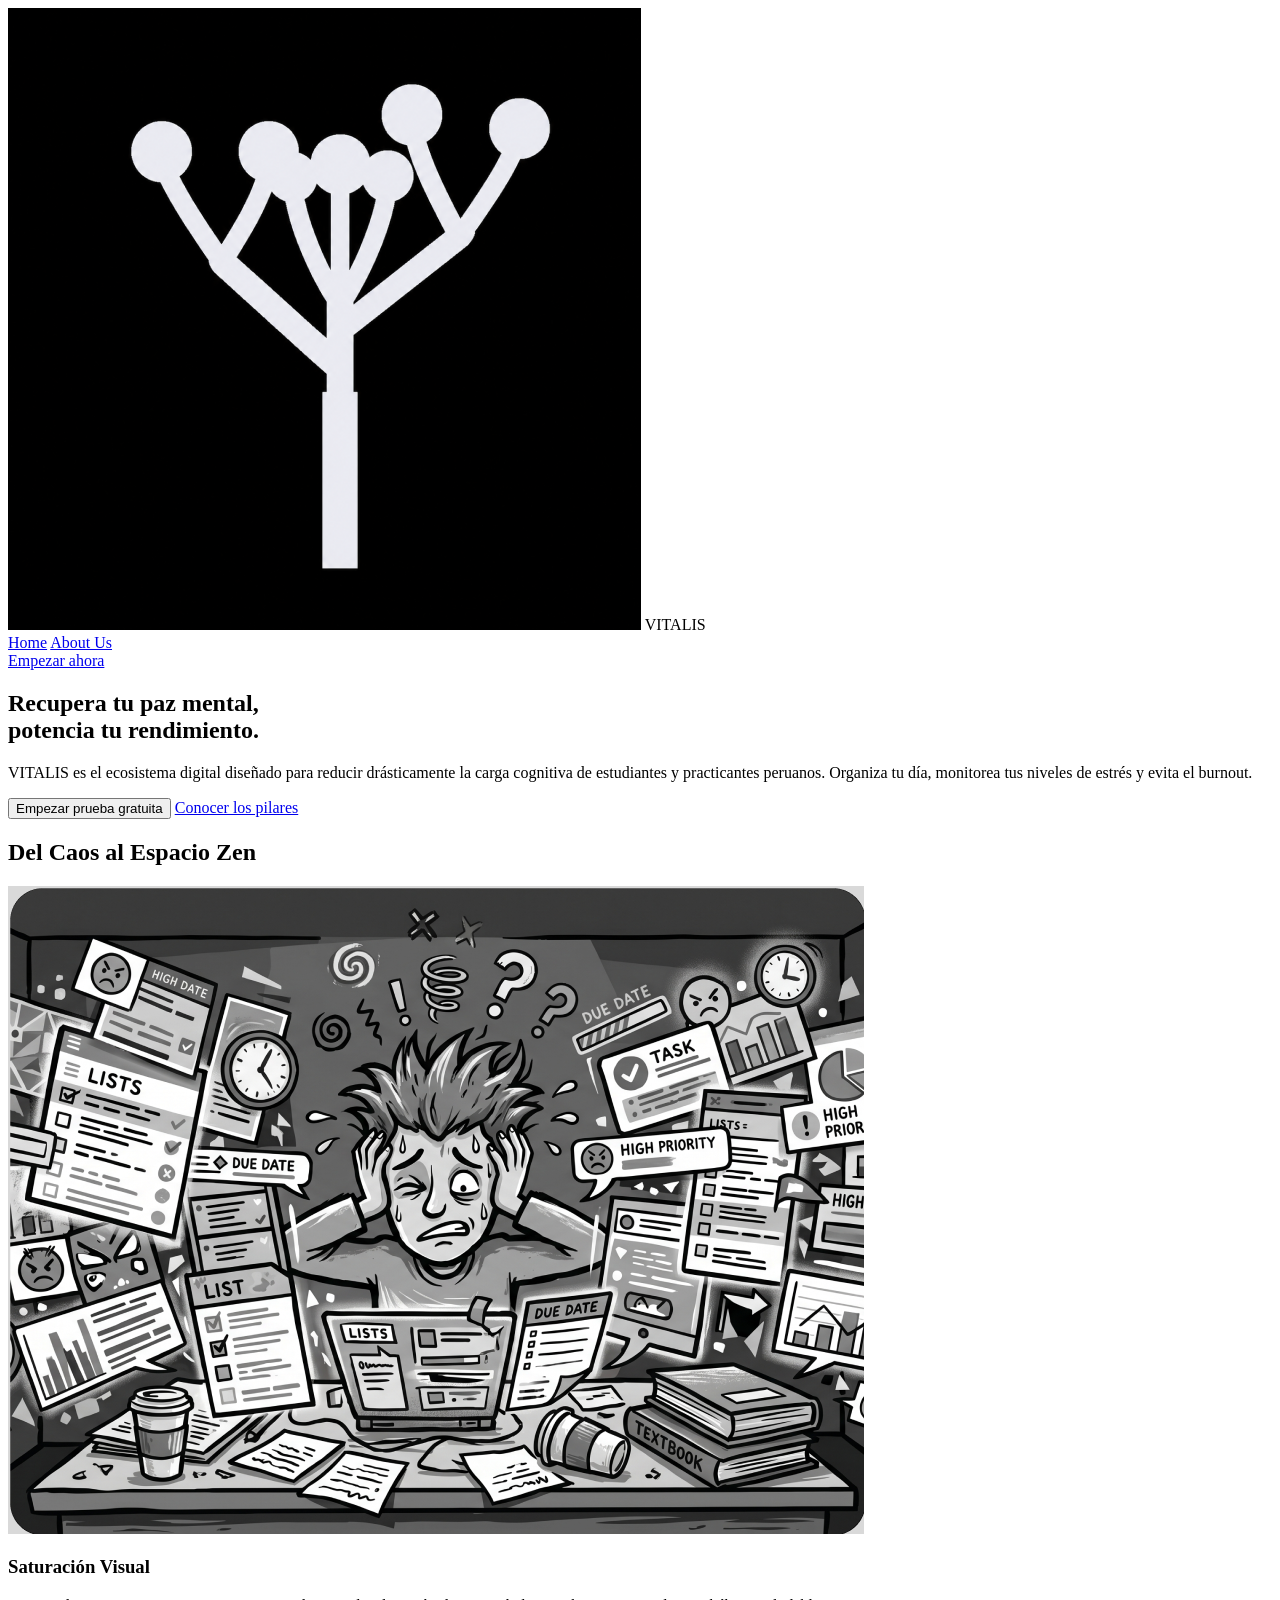
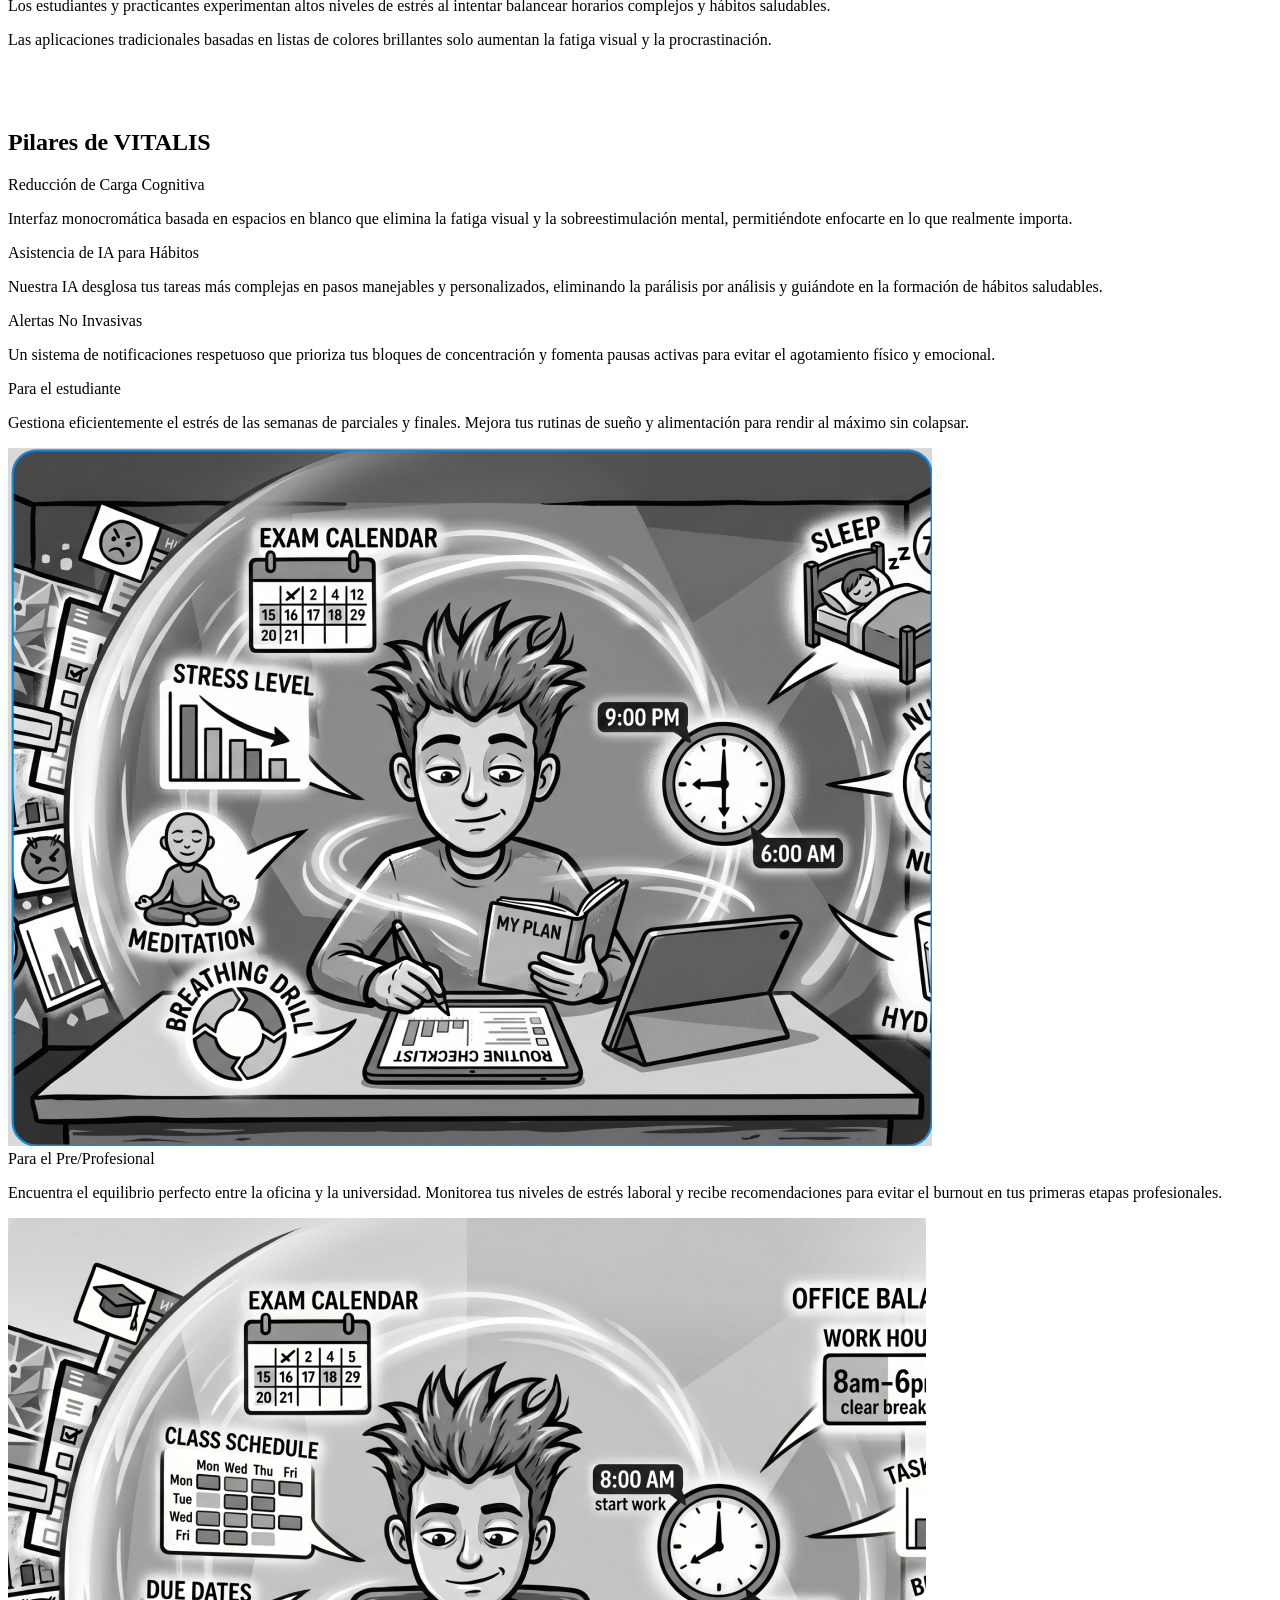
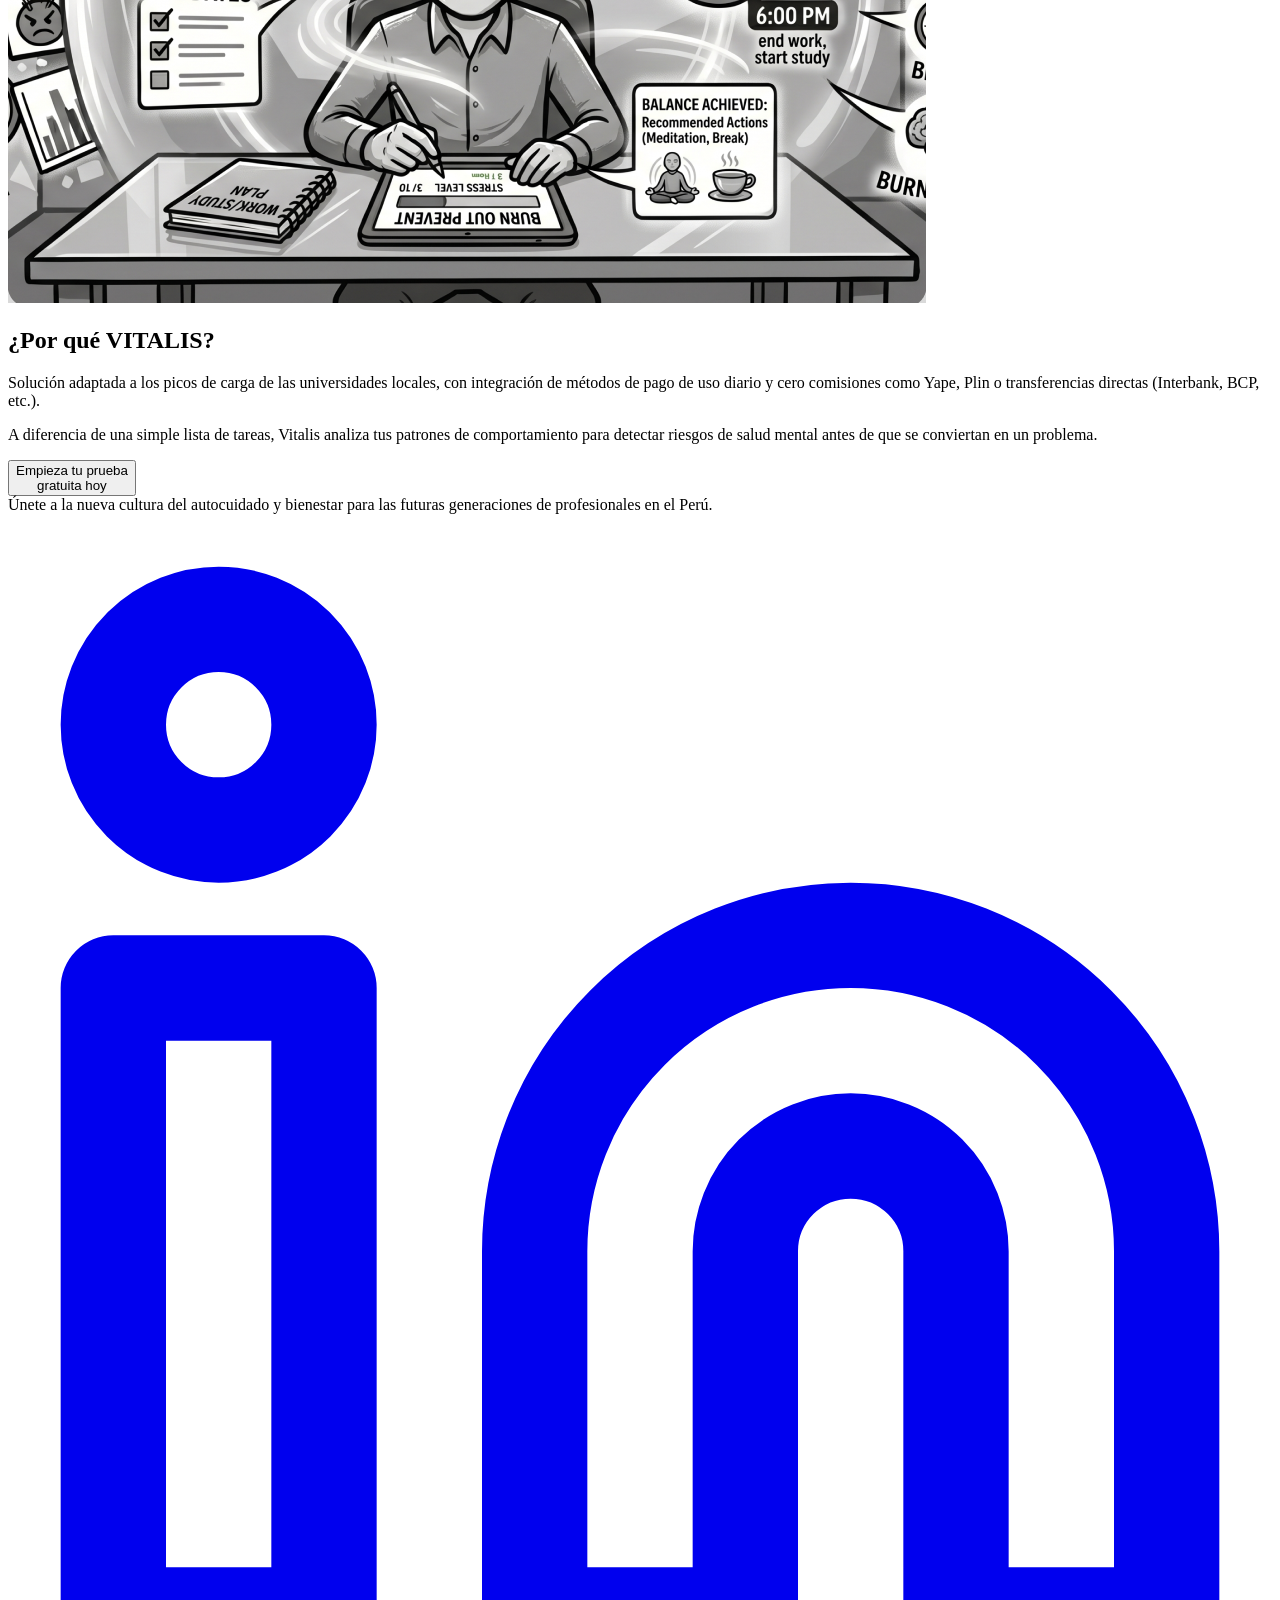
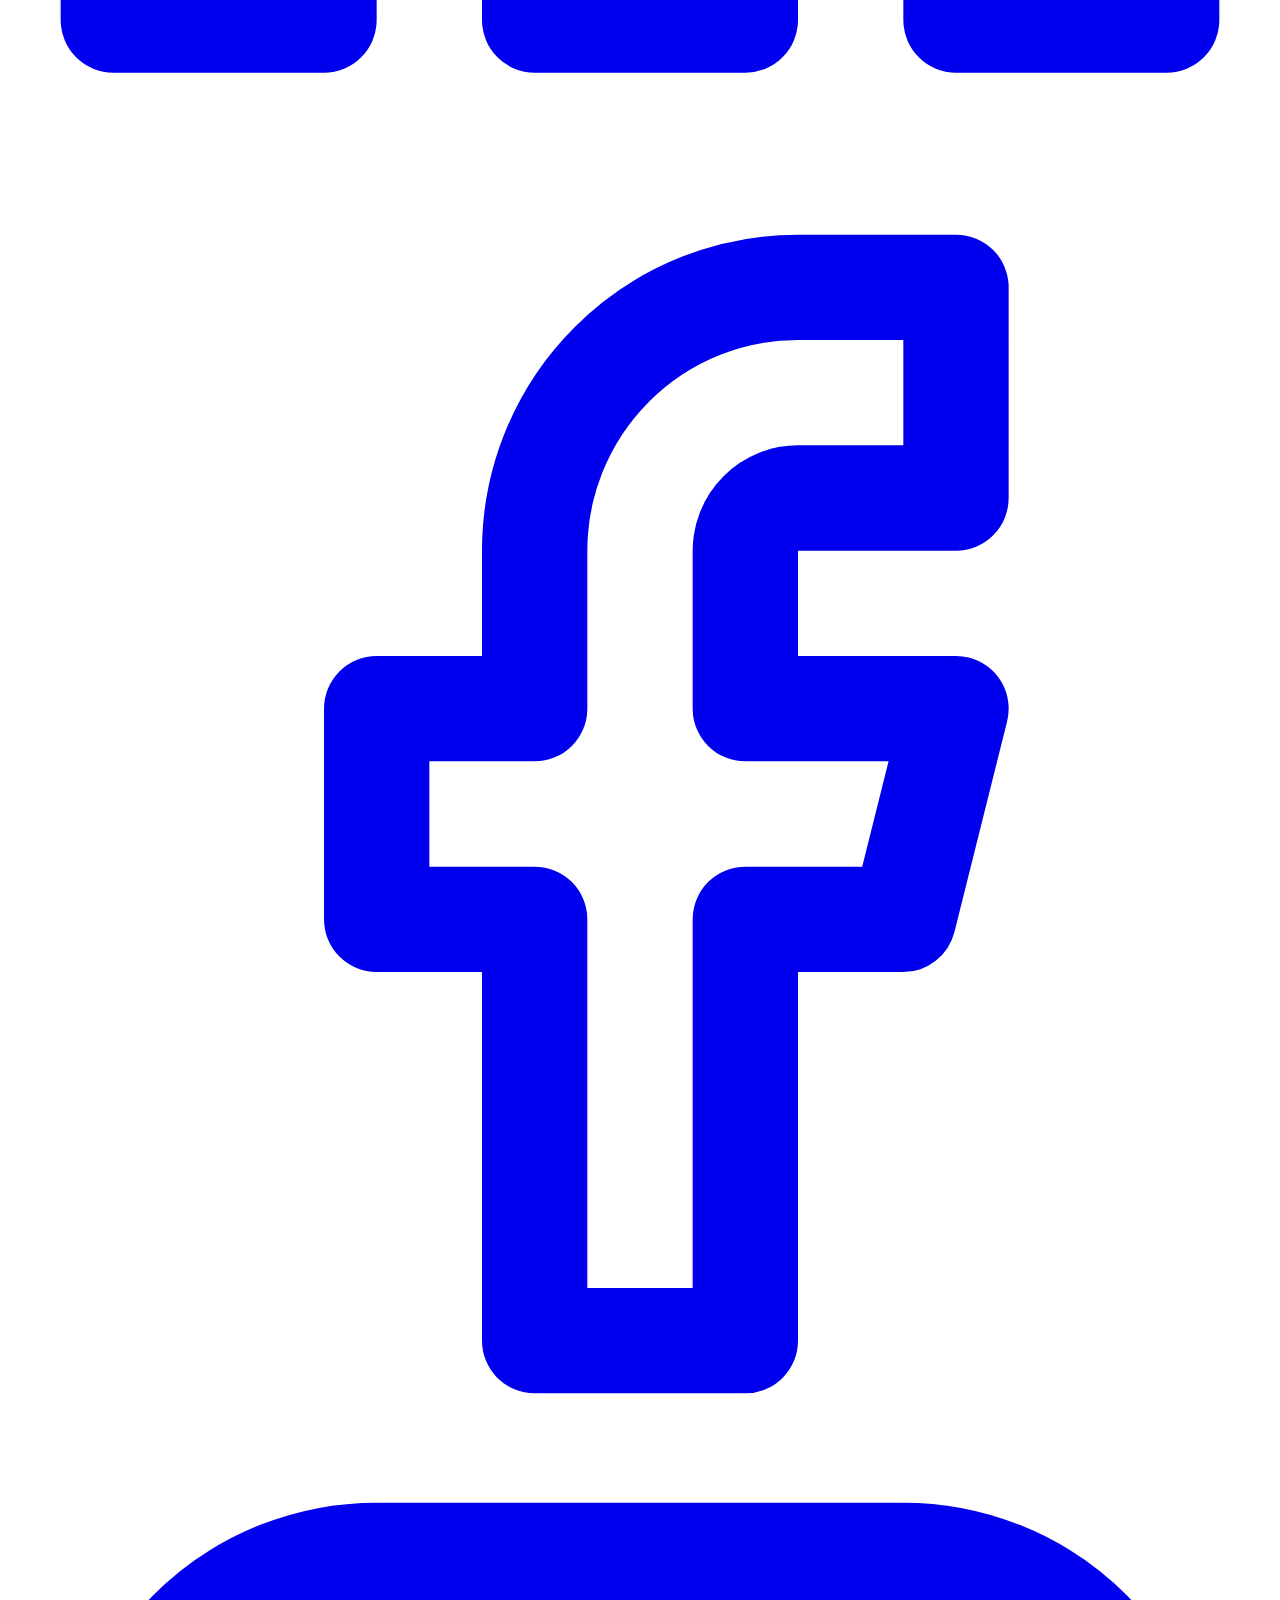
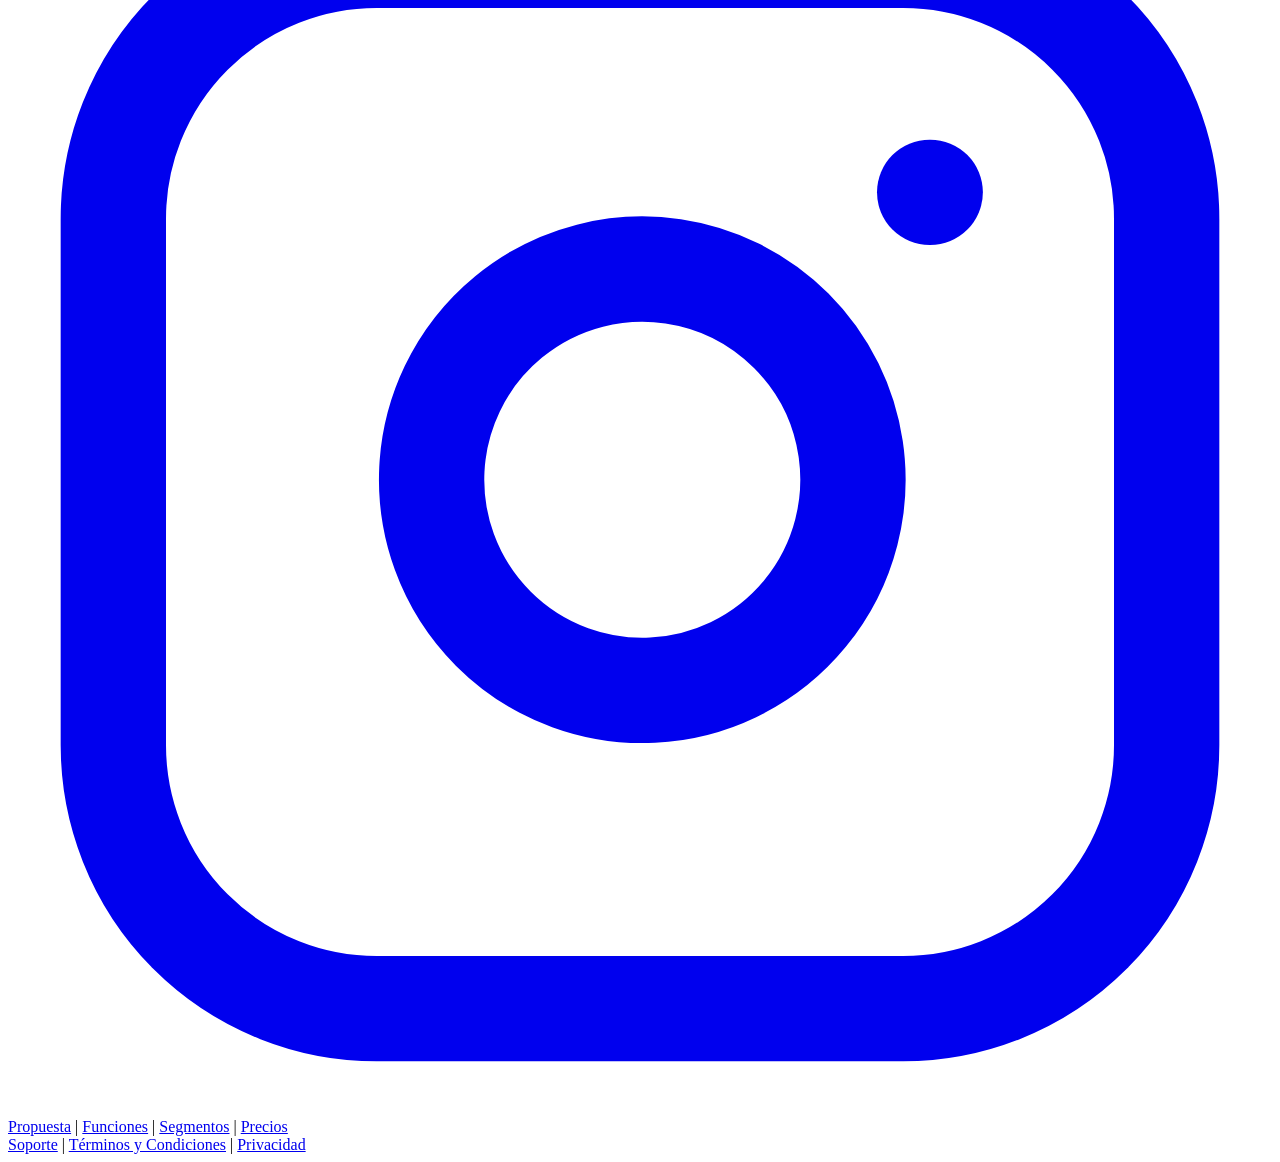
==== commit f2ce0a2c: "feat(index): add complete layout and content for the vitalis landing page" ====
--- a/index.html
+++ b/index.html
@@ -1,565 +1,215 @@
-<!DOCTYPE html>
-<html lang="en">
-<head>
-  <meta charset="UTF-8" />
-  <meta name="viewport" content="width=device-width, initial-scale=1.0" />
-  <title>Vitalis — Dashboard</title>
-  <link rel="stylesheet" href="style.css" />
-</head>
-<body>
-
-<!-- =============================================
-     HEADER
-============================================= -->
-<header class="site-header">
-  <div class="header-inner">
-
-    <!-- Logo -->
-    <a href="index.html" class="logo-link">
-      <svg width="20" height="22" viewBox="0 0 40 44" fill="none" xmlns="http://www.w3.org/2000/svg">
-        <path d="M20 32 L20 20" stroke="#030213" stroke-width="2" stroke-linecap="round" stroke-linejoin="round"/>
-        <path d="M20 44 L20 30" stroke="#030213" stroke-width="3" stroke-linecap="round" stroke-linejoin="round"/>
-        <path d="M20 27 Q15 23 10 18" stroke="#030213" stroke-width="2" stroke-linecap="round" stroke-linejoin="round" fill="none"/>
-        <path d="M20 24 Q25 20 30 16" stroke="#030213" stroke-width="2" stroke-linecap="round" stroke-linejoin="round" fill="none"/>
-        <path d="M10 18 Q7 14 5 10" stroke="#030213" stroke-width="1.4" stroke-linecap="round" stroke-linejoin="round" fill="none"/>
-        <path d="M10 18 Q13 14 14 10" stroke="#030213" stroke-width="1.4" stroke-linecap="round" stroke-linejoin="round" fill="none"/>
-        <path d="M30 16 Q27 11 26 7" stroke="#030213" stroke-width="1.4" stroke-linecap="round" stroke-linejoin="round" fill="none"/>
-        <path d="M30 16 Q33 12 35 8" stroke="#030213" stroke-width="1.4" stroke-linecap="round" stroke-linejoin="round" fill="none"/>
-        <path d="M20 22 Q17 17 16 12" stroke="#030213" stroke-width="1.4" stroke-linecap="round" stroke-linejoin="round" fill="none"/>
-        <path d="M20 22 Q20 16 20 11" stroke="#030213" stroke-width="1.4" stroke-linecap="round" stroke-linejoin="round" fill="none"/>
-        <path d="M20 22 Q23 17 24 12" stroke="#030213" stroke-width="1.4" stroke-linecap="round" stroke-linejoin="round" fill="none"/>
-        <circle cx="5"  cy="9"  r="2.4" fill="#030213"/>
-        <circle cx="14" cy="9"  r="2.4" fill="#030213"/>
-        <circle cx="16" cy="11" r="2"   fill="#030213"/>
-        <circle cx="20" cy="10" r="2.4" fill="#030213"/>
-        <circle cx="24" cy="11" r="2"   fill="#030213"/>
-        <circle cx="26" cy="6"  r="2.4" fill="#030213"/>
-        <circle cx="35" cy="7"  r="2.4" fill="#030213"/>
-      </svg>
-      <span class="logo-wordmark">Vitalis</span>
-    </a>
-
-    <!-- Nav -->
-    <nav class="header-nav">
-
-      <div class="nav-item">
-        <button class="nav-btn" data-dropdown="dd-routines">
-          Routines
-          <svg class="chevron" viewBox="0 0 10 10" fill="none" stroke="currentColor" stroke-width="1.5" stroke-linecap="round">
-            <polyline points="2,3.5 5,6.5 8,3.5"/>
-          </svg>
-        </button>
-        <div class="dropdown-menu" id="dd-routines">
-          <a href="#">Morning Routine</a>
-          <a href="#">Evening Routine</a>
-          <a href="#">Deep Work</a>
-          <a href="#">Create Routine</a>
-        </div>
-      </div>
-
-      <div class="nav-item">
-        <button class="nav-btn" data-dropdown="dd-calendar">
-          Calendar
-          <svg class="chevron" viewBox="0 0 10 10" fill="none" stroke="currentColor" stroke-width="1.5" stroke-linecap="round">
-            <polyline points="2,3.5 5,6.5 8,3.5"/>
-          </svg>
-        </button>
-        <div class="dropdown-menu" id="dd-calendar">
-          <a href="#">Day View</a>
-          <a href="#">Week View</a>
-          <a href="#">Month View</a>
-        </div>
-      </div>
-
-      <div class="nav-item">
-        <button class="nav-btn" data-dropdown="dd-progress">
-          Progress
-          <svg class="chevron" viewBox="0 0 10 10" fill="none" stroke="currentColor" stroke-width="1.5" stroke-linecap="round">
-            <polyline points="2,3.5 5,6.5 8,3.5"/>
-          </svg>
-        </button>
-        <div class="dropdown-menu" id="dd-progress">
-          <a href="#">Overview</a>
-          <a href="#">Streaks</a>
-          <a href="#">Analytics</a>
-        </div>
-      </div>
-
-    </nav>
-
-    <!-- Actions -->
-    <div class="header-actions">
-      <a href="login.html"><button class="btn-signin">Sign In</button></a>
-      <button class="btn-getstarted">Get Started</button>
-    </div>
-
-  </div>
-</header>
-
-
-<!-- =============================================
-     TOP BAR (Date + Actions)
-============================================= -->
-<div class="dashboard-topbar">
-  <span class="topbar-date">Sunday · April 26, 2026</span>
-  <div class="topbar-actions">
-    <button class="btn-outline">Week View</button>
-    <button class="btn-new-task">+ New Task</button>
-  </div>
-</div>
-
-
-<!-- =============================================
-     DASHBOARD GRID
-============================================= -->
-<div class="dashboard-grid">
-
-  <!-- ══════════════════════════════
-       LEFT COLUMN — Profile
-  ══════════════════════════════ -->
-  <aside class="col-left">
-
-    <!-- Profile Card -->
-    <div class="profile-card">
-      <div class="avatar">AK</div>
-      <div class="profile-name">Alex Kim</div>
-      <div class="profile-role">Product Lead</div>
-      <div class="profile-location">San Francisco, CA</div>
-    </div>
-
-    <!-- Stats -->
-    <div class="stats-row">
-      <div class="stat-cell">
-        <div class="stat-value">14</div>
-        <div class="stat-label">Day Streak</div>
-      </div>
-      <div class="stat-cell">
-        <div class="stat-value">87</div>
-        <div class="stat-label">Completed</div>
-      </div>
-      <div class="stat-cell">
-        <div class="stat-value">7</div>
-        <div class="stat-label">Routines</div>
-      </div>
-    </div>
-
-    <!-- Today's Score -->
-    <div class="score-section">
-      <div class="score-header">
-        <span class="score-label">Today's Score</span>
-        <span class="score-value" id="score-value">17%</span>
-      </div>
-      <div class="score-bar-track">
-        <div class="score-bar-fill" id="score-fill"></div>
-      </div>
-      <div class="score-sub" id="score-sub">2 of 12 tasks complete</div>
-    </div>
-
-    <!-- Plan -->
-    <div class="plan-section">
-      <div class="section-meta">Your Plan</div>
-      <div class="plan-name">Vitalis Pro <span style="display:inline-block;width:7px;height:7px;background:#030213;border-radius:50%;margin-left:4px;vertical-align:middle;"></span></div>
-      <div class="plan-since">Member since Jan 2025</div>
-    </div>
-
-    <!-- Intention -->
-    <div class="intention-section">
-      <div class="section-meta">Daily Intention</div>
-      <p class="intention-quote">"Discipline is choosing between what you want now and what you want most."</p>
-    </div>
-
-  </aside>
-
-
-  <!-- ══════════════════════════════
-       CENTER COLUMN — Today's Focus
-  ══════════════════════════════ -->
-  <main class="col-center">
-
-    <!-- Focus Header -->
-    <div class="focus-header">
-      <h1 class="focus-title">Today's Focus</h1>
-      <div class="focus-meta">
-        <div class="focus-date">Sun, Apr 26</div>
-        <div class="focus-progress" id="focus-progress">8/12 complete</div>
-      </div>
-    </div>
-    <hr class="focus-divider" />
-
-    <!-- Morning Routine -->
-    <div class="task-section">
-      <div class="task-section-label">Morning Routine</div>
-      <ul class="task-list">
-
-        <li class="task-item">
-          <span class="task-checkbox">
-            <svg class="task-checkbox-check" viewBox="0 0 8 8" fill="none">
-              <polyline points="1,4 3,6 7,2" stroke="#fff" stroke-width="1.2" stroke-linecap="round" stroke-linejoin="round"/>
-            </svg>
-          </span>
-          <span class="task-time">06:30</span>
-          <span class="task-name">Morning Walk</span>
-          <span class="task-duration">30 min</span>
-          <span class="task-tag">Wellness</span>
-        </li>
-
-        <li class="task-item">
-          <span class="task-checkbox">
-            <svg class="task-checkbox-check" viewBox="0 0 8 8" fill="none">
-              <polyline points="1,4 3,6 7,2" stroke="#fff" stroke-width="1.2" stroke-linecap="round" stroke-linejoin="round"/>
-            </svg>
-          </span>
-          <span class="task-time">07:00</span>
-          <span class="task-name">Meditation</span>
-          <span class="task-duration">15 min</span>
-          <span class="task-tag">Mindfulness</span>
-        </li>
-
-        <li class="task-item">
-          <span class="task-checkbox">
-            <svg class="task-checkbox-check" viewBox="0 0 8 8" fill="none">
-              <polyline points="1,4 3,6 7,2" stroke="#fff" stroke-width="1.2" stroke-linecap="round" stroke-linejoin="round"/>
-            </svg>
-          </span>
-          <span class="task-time">07:15</span>
-          <span class="task-name">Journaling</span>
-          <span class="task-duration">20 min</span>
-          <span class="task-tag">Reflection</span>
-        </li>
-
-        <li class="task-item done">
-          <span class="task-checkbox">
-            <svg class="task-checkbox-check" viewBox="0 0 8 8" fill="none">
-              <polyline points="1,4 3,6 7,2" stroke="#fff" stroke-width="1.2" stroke-linecap="round" stroke-linejoin="round"/>
-            </svg>
-          </span>
-          <span class="task-time">07:35</span>
-          <span class="task-name">Cold Shower</span>
-          <span class="task-duration">5 min</span>
-          <span class="task-tag">Wellness</span>
-        </li>
-
-      </ul>
-    </div>
-
-    <!-- Deep Work -->
-    <div class="task-section">
-      <div class="task-section-label">Deep Work</div>
-      <ul class="task-list">
-
-        <li class="task-item done">
-          <span class="task-checkbox">
-            <svg class="task-checkbox-check" viewBox="0 0 8 8" fill="none">
-              <polyline points="1,4 3,6 7,2" stroke="#fff" stroke-width="1.2" stroke-linecap="round" stroke-linejoin="round"/>
-            </svg>
-          </span>
-          <span class="task-time">09:00</span>
-          <span class="task-name">Q2 Strategy Document</span>
-          <span class="task-duration">2 hr</span>
-          <span class="task-tag">Work</span>
-        </li>
-
-        <li class="task-item">
-          <span class="task-checkbox">
-            <svg class="task-checkbox-check" viewBox="0 0 8 8" fill="none">
-              <polyline points="1,4 3,6 7,2" stroke="#fff" stroke-width="1.2" stroke-linecap="round" stroke-linejoin="round"/>
-            </svg>
-          </span>
-          <span class="task-time">11:00</span>
-          <span class="task-name">Q2 Review Prep</span>
-          <span class="task-duration">1 hr</span>
-          <span class="task-tag">Work</span>
-        </li>
-
-        <li class="task-item done">
-          <span class="task-checkbox">
-            <svg class="task-checkbox-check" viewBox="0 0 8 8" fill="none">
-              <polyline points="1,4 3,6 7,2" stroke="#fff" stroke-width="1.2" stroke-linecap="round" stroke-linejoin="round"/>
-            </svg>
-          </span>
-          <span class="task-time">12:00</span>
-          <span class="task-name">Team Standup</span>
-          <span class="task-duration">30 min</span>
-          <span class="task-tag">Meetings</span>
-        </li>
-
-      </ul>
-    </div>
-
-    <!-- Afternoon Block -->
-    <div class="task-section">
-      <div class="task-section-label">Afternoon Block</div>
-      <ul class="task-list">
-
-        <li class="task-item done">
-          <span class="task-checkbox">
-            <svg class="task-checkbox-check" viewBox="0 0 8 8" fill="none">
-              <polyline points="1,4 3,6 7,2" stroke="#fff" stroke-width="1.2" stroke-linecap="round" stroke-linejoin="round"/>
-            </svg>
-          </span>
-          <span class="task-time">14:00</span>
-          <span class="task-name">Exercise Block</span>
-          <span class="task-duration">1 hr</span>
-          <span class="task-tag">Wellness</span>
-        </li>
-
-        <li class="task-item done">
-          <span class="task-checkbox">
-            <svg class="task-checkbox-check" viewBox="0 0 8 8" fill="none">
-              <polyline points="1,4 3,6 7,2" stroke="#fff" stroke-width="1.2" stroke-linecap="round" stroke-linejoin="round"/>
-            </svg>
-          </span>
-          <span class="task-time">15:30</span>
-          <span class="task-name">Email &amp; Admin</span>
-          <span class="task-duration">30 min</span>
-          <span class="task-tag">Work</span>
-        </li>
-
-        <li class="task-item done">
-          <span class="task-checkbox">
-            <svg class="task-checkbox-check" viewBox="0 0 8 8" fill="none">
-              <polyline points="1,4 3,6 7,2" stroke="#fff" stroke-width="1.2" stroke-linecap="round" stroke-linejoin="round"/>
-            </svg>
-          </span>
-          <span class="task-time">16:30</span>
-          <span class="task-name">Learning: TypeScript Advanced</span>
-          <span class="task-duration">45 min</span>
-          <span class="task-tag">Learning</span>
-        </li>
-
-      </ul>
-    </div>
-
-    <!-- Evening Routine -->
-    <div class="task-section">
-      <div class="task-section-label">Evening Routine</div>
-      <ul class="task-list">
-
-        <li class="task-item done">
-          <span class="task-checkbox">
-            <svg class="task-checkbox-check" viewBox="0 0 8 8" fill="none">
-              <polyline points="1,4 3,6 7,2" stroke="#fff" stroke-width="1.2" stroke-linecap="round" stroke-linejoin="round"/>
-            </svg>
-          </span>
-          <span class="task-time">20:00</span>
-          <span class="task-name">Reading</span>
-          <span class="task-duration">45 min</span>
-          <span class="task-tag">Personal</span>
-        </li>
-
-        <li class="task-item done">
-          <span class="task-checkbox">
-            <svg class="task-checkbox-check" viewBox="0 0 8 8" fill="none">
-              <polyline points="1,4 3,6 7,2" stroke="#fff" stroke-width="1.2" stroke-linecap="round" stroke-linejoin="round"/>
-            </svg>
-          </span>
-          <span class="task-time">20:45</span>
-          <span class="task-name">Wind Down</span>
-          <span class="task-duration">30 min</span>
-          <span class="task-tag">Wellness</span>
-        </li>
-
-      </ul>
-    </div>
-
-    <!-- Add Task -->
-    <div class="add-task-row">
-      <span>+</span>
-      <span>Add Task</span>
-    </div>
-
-  </main>
-
-
-  <!-- ══════════════════════════════
-       RIGHT COLUMN — Sidebar
-  ══════════════════════════════ -->
-  <aside class="col-right">
-
-    <!-- Mini Calendar -->
-    <div class="sidebar-section">
-      <div class="sidebar-section-title">Calendar</div>
-
-      <div class="mini-calendar">
-        <div class="cal-month-nav">
-          <span class="cal-month-label" id="cal-month-label">Mar 2026</span>
-          <div>
-            <button class="cal-nav-btn" id="cal-prev">&#8249;</button>
-            <button class="cal-nav-btn" id="cal-next">&#8250;</button>
-          </div>
-        </div>
-
-        <div class="cal-grid">
-          <div class="cal-day-name">S</div>
-          <div class="cal-day-name">M</div>
-          <div class="cal-day-name">T</div>
-          <div class="cal-day-name">W</div>
-          <div class="cal-day-name">T</div>
-          <div class="cal-day-name">F</div>
-          <div class="cal-day-name">S</div>
-          <!-- Days injected by JS -->
-          <div id="cal-grid-days" style="display:contents;"></div>
-        </div>
-      </div>
-    </div>
-
-    <!-- This Week -->
-    <div class="sidebar-section">
-      <div class="sidebar-section-title">This Week</div>
-      <div class="week-dots">
-        <!-- M -->
-        <div class="week-dot-col">
-          <div class="week-dot filled">
-            <svg width="10" height="10" viewBox="0 0 10 10" fill="none" class="dot-check">
-              <polyline points="2,5 4,7 8,3" stroke="#fff" stroke-width="1.4" stroke-linecap="round" stroke-linejoin="round"/>
-            </svg>
-          </div>
-          <span class="week-day-label">M</span>
-        </div>
-        <!-- T -->
-        <div class="week-dot-col">
-          <div class="week-dot filled">
-            <svg width="10" height="10" viewBox="0 0 10 10" fill="none" class="dot-check">
-              <polyline points="2,5 4,7 8,3" stroke="#fff" stroke-width="1.4" stroke-linecap="round" stroke-linejoin="round"/>
-            </svg>
-          </div>
-          <span class="week-day-label">T</span>
-        </div>
-        <!-- W -->
-        <div class="week-dot-col">
-          <div class="week-dot filled">
-            <svg width="10" height="10" viewBox="0 0 10 10" fill="none" class="dot-check">
-              <polyline points="2,5 4,7 8,3" stroke="#fff" stroke-width="1.4" stroke-linecap="round" stroke-linejoin="round"/>
-            </svg>
-          </div>
-          <span class="week-day-label">W</span>
-        </div>
-        <!-- T -->
-        <div class="week-dot-col">
-          <div class="week-dot filled">
-            <svg width="10" height="10" viewBox="0 0 10 10" fill="none" class="dot-check">
-              <polyline points="2,5 4,7 8,3" stroke="#fff" stroke-width="1.4" stroke-linecap="round" stroke-linejoin="round"/>
-            </svg>
-          </div>
-          <span class="week-day-label">T</span>
-        </div>
-        <!-- F -->
-        <div class="week-dot-col">
-          <div class="week-dot filled">
-            <svg width="10" height="10" viewBox="0 0 10 10" fill="none" class="dot-check">
-              <polyline points="2,5 4,7 8,3" stroke="#fff" stroke-width="1.4" stroke-linecap="round" stroke-linejoin="round"/>
-            </svg>
-          </div>
-          <span class="week-day-label">F</span>
-        </div>
-        <!-- S -->
-        <div class="week-dot-col">
-          <div class="week-dot">
-          </div>
-          <span class="week-day-label">S</span>
-        </div>
-        <!-- S (today) -->
-        <div class="week-dot-col">
-          <div class="week-dot today-dot"></div>
-          <span class="week-day-label">S</span>
-        </div>
-      </div>
-    </div>
-
-    <!-- Today's Categories -->
-    <div class="sidebar-section">
-      <div class="sidebar-section-title">Today's Categories</div>
-      <ul class="category-list">
-
-        <li class="category-item">
-          <div class="category-bar-wrap">
-            <div class="category-name">Mindfulness</div>
-            <div class="category-track">
-              <div class="category-fill" style="width:66%;"></div>
-            </div>
-          </div>
-          <span class="category-count">2/3</span>
-        </li>
-
-        <li class="category-item">
-          <div class="category-bar-wrap">
-            <div class="category-name">Wellness</div>
-            <div class="category-track">
-              <div class="category-fill" style="width:20%;"></div>
-            </div>
-          </div>
-          <span class="category-count">1/5</span>
-        </li>
-
-        <li class="category-item">
-          <div class="category-bar-wrap">
-            <div class="category-name">Work</div>
-            <div class="category-track">
-              <div class="category-fill" style="width:0%;"></div>
-            </div>
-          </div>
-          <span class="category-count">0/4</span>
-        </li>
-
-        <li class="category-item">
-          <div class="category-bar-wrap">
-            <div class="category-name">Learning</div>
-            <div class="category-track">
-              <div class="category-fill" style="width:0%;"></div>
-            </div>
-          </div>
-          <span class="category-count">0/2</span>
-        </li>
-
-        <li class="category-item">
-          <div class="category-bar-wrap">
-            <div class="category-name">Personal</div>
-            <div class="category-track">
-              <div class="category-fill" style="width:0%;"></div>
-            </div>
-          </div>
-          <span class="category-count">0/2</span>
-        </li>
-
-      </ul>
-    </div>
-
-    <!-- Upcoming -->
-    <div class="sidebar-section">
-      <div class="sidebar-section-title">Upcoming</div>
-      <ul class="upcoming-list">
-
-        <li class="upcoming-item">
-          <span class="upcoming-bullet"></span>
-          <div>
-            <div class="upcoming-name">Weekly Review</div>
-            <div class="upcoming-date">Tomorrow</div>
-          </div>
-        </li>
-
-        <li class="upcoming-item">
-          <span class="upcoming-bullet"></span>
-          <div>
-            <div class="upcoming-name">Dentist Appointment</div>
-            <div class="upcoming-date">Tue 28</div>
-          </div>
-        </li>
-
-        <li class="upcoming-item">
-          <span class="upcoming-bullet"></span>
-          <div>
-            <div class="upcoming-name">Product Demo</div>
-            <div class="upcoming-date">Wed 29</div>
-          </div>
-        </li>
-
-      </ul>
-    </div>
-
-  </aside>
-
-</div>
-
-<script src="script.js"></script>
-</body>
-</html>
+<!DOCTYPE html>
+<html lang="es">
+<head>
+    <meta charset="UTF-8">
+    <meta name="viewport" content="width=device-width, initial-scale=1.0">
+    <title>VITALIS - Recupera tu paz mental, potencia tu rendimiento</title>
+    <link rel="preconnect" href="https://fonts.googleapis.com">
+    <link rel="preconnect" href="https://fonts.gstatic.com" crossorigin>
+    <link href="https://fonts.googleapis.com/css2?family=Inter:wght@400;500;600&family=Playfair+Display:wght@400;600;700&display=swap" rel="stylesheet">
+    <link rel="stylesheet" href="public/assets/styles/styles.css">
+</head>
+<body>
+
+<header class="navbar">
+    <div class="navbar-container">
+        <div class="logo-area">
+            <img src="public/assets/images/vitalis-fondo-negro.png" alt="VITALIS Logo" class="vitalis-logo-img">
+            <span class="brand-name">VITALIS</span>
+        </div>
+        <nav class="nav-links">
+            <a href="#">Home</a>
+            <a href="#">About Us</a>
+        </nav>
+        <div class="navbar-actions">
+            <a href="https://www.figma.com/design/HsW6FXogFB04hEEp2wHM1f/App-Vitalis" target="_blank" class="btn btn-navbar-white">Empezar ahora</a>
+        </div>
+    </div>
+</header>
+
+<main>
+    <section class="hero">
+        <div class="container hero-container">
+            <h1 class="hero-title">Recupera tu paz mental,<br><span class="text-mute">potencia tu rendimiento.</span></h1>
+            <p class="hero-subtitle">
+                VITALIS es el ecosistema digital diseñado para reducir drásticamente la carga cognitiva de estudiantes y practicantes peruanos. Organiza tu día, monitorea tus niveles de estrés y evita el burnout.
+            </p>
+            <div class="hero-actions">
+                <button class="btn btn-primary" onclick="initTrial()">Empezar prueba gratuita</button>
+                <a href="#problem" class="btn btn-secondary">Conocer los pilares</a>
+            </div>
+        </div>
+    </section>
+
+    <section id="problem" class="section-alt">
+        <div class="container">
+
+            <div class="text-center mb-64">
+                <h2 class="section-title font-zen-title">Del Caos al Espacio Zen</h2>
+            </div>
+
+            <div class="grid-2 mb-64">
+                <div class="image-placeholder-frame">
+                    <img src="public/assets/images/saturación-y-estres-colecctivo.png" alt="Saturación y Estrés Colectivo" class="problem-illustration">
+                </div>
+                <div class="card card-white-pill">
+                    <h3 class="card-pill-title">Saturación Visual</h3>
+                    <p class="card-pill-text">
+                        Los estudiantes y practicantes experimentan altos niveles de estrés al intentar balancear horarios complejos y hábitos saludables.
+                    </p>
+                    <p class="card-pill-text">
+                        Las aplicaciones tradicionales basadas en listas de colores brillantes solo aumentan la fatiga visual y la procrastinación.
+                    </p>
+                </div>
+            </div>
+
+            <div class="text-center mb-64" style="margin-top: 80px;">
+                <h2 class="section-title font-zen-title">Pilares de VITALIS</h2>
+            </div>
+
+            <div id="pilars" class="grid-3">
+
+                <div class="pilar-column">
+                    <div class="pilar-header-tag">Reducción de Carga Cognitiva</div>
+                    <div class="card card-white-pill">
+                        <p class="card-pill-text text-center-zen">
+                            Interfaz monocromática basada en espacios en blanco que elimina la fatiga visual y la sobreestimulación mental, permitiéndote enfocarte en lo que realmente importa.
+                        </p>
+                    </div>
+                </div>
+
+                <div class="pilar-column">
+                    <div class="pilar-header-tag">Asistencia de IA para Hábitos</div>
+                    <div class="card card-white-pill">
+                        <p class="card-pill-text text-center-zen">
+                            Nuestra IA desglosa tus tareas más complejas en pasos manejables y personalizados, eliminando la parálisis por análisis y guiándote en la formación de hábitos saludables.
+                        </p>
+                    </div>
+                </div>
+
+                <div class="pilar-column">
+                    <div class="pilar-header-tag">Alertas No Invasivas</div>
+                    <div class="card card-white-pill">
+                        <p class="card-pill-text text-center-zen">
+                            Un sistema de notificaciones respetuoso que prioriza tus bloques de concentración y fomenta pausas activas para evitar el agotamiento físico y emocional.
+                        </p>
+                    </div>
+                </div>
+
+            </div>
+
+        </div>
+    </section>
+
+    <section id="segments" class="section">
+        <div class="container flex-column-zen">
+
+            <div class="grid-2-segments mb-80-zen">
+                <div class="segment-info-pill">
+                    <div class="segment-header-tag">Para el estudiante</div>
+                    <div class="card card-white-pill">
+                        <p class="card-pill-text text-justify-zen">
+                            Gestiona eficientemente el estrés de las semanas de parciales y finales.
+                            Mejora tus rutinas de sueño y alimentación para rendir al máximo sin colapsar.
+                        </p>
+                    </div>
+                </div>
+                <div class="image-segment-frame">
+                    <img src="public/assets/images/monitoreo-de-habitos-y-estres-academico.png" alt="Monitoreo de hábitos y estrés académico" class="segment-illustration">
+                </div>
+            </div>
+
+            <div class="grid-2-segments">
+                <div class="segment-info-pill">
+                    <div class="segment-header-tag">Para el Pre/Profesional</div>
+                    <div class="card card-white-pill">
+                        <p class="card-pill-text text-justify-zen">
+                            Encuentra el equilibrio perfecto entre la oficina y la universidad.
+                            Monitorea tus niveles de estrés laboral y recibe recomendaciones para evitar el burnout en tus primeras etapas profesionales.
+                        </p>
+                    </div>
+                </div>
+                <div class="image-segment-frame">
+                    <img src="public/assets/images/equilibrio-oficina-y-universidad-contra-el-burnout.png" alt="Equilibrio oficina y universidad contra el burnout" class="segment-illustration">
+                </div>
+            </div>
+
+        </div>
+    </section>
+
+    <section id="why-vitalis" class="section section-alt border-none-zen">
+        <div class="container flex-column-zen">
+
+            <div class="text-center mb-64">
+                <h2 class="section-title font-zen-title">¿Por qué VITALIS?</h2>
+            </div>
+
+            <div class="grid-2-why mb-64">
+                <div class="card card-white-pill-why">
+                    <p class="card-pill-text text-center-why">
+                        Solución adaptada a los picos de carga de las universidades locales, con integración de métodos de pago de uso diario y cero comisiones como Yape, Plin o transferencias directas (Interbank, BCP, etc.).
+                    </p>
+                </div>
+                <div class="card card-white-pill-why">
+                    <p class="card-pill-text text-center-why">
+                        A diferencia de una simple lista de tareas, Vitalis analiza tus patrones de comportamiento para detectar riesgos de salud mental antes de que se conviertan en un problema.
+                    </p>
+                </div>
+            </div>
+
+            <div class="why-actions-container">
+                <button class="btn btn-dark-block" onclick="initTrial()">
+                    Empieza tu prueba <br> gratuita hoy
+                </button>
+                <div class="btn btn-dark-block text-message-block">
+                    Únete a la nueva cultura del autocuidado y bienestar para las futuras generaciones de profesionales en el Perú.
+                </div>
+            </div>
+
+        </div>
+    </section>
+</main>
+
+<footer class="footer">
+    <div class="container footer-grid-layout">
+
+        <div class="footer-socials">
+            <a href="#" aria-label="LinkedIn Vitalis" class="social-icon">
+                <svg viewBox="0 0 24 24" fill="none" stroke="currentColor" stroke-width="2" stroke-linecap="round" stroke-linejoin="round"><path d="M16 8a6 6 0 0 1 6 6v7h-4v-7a2 2 0 0 0-2-2 2 2 0 0 0-2 2v7h-4v-7a6 6 0 0 1 6-6z"></path><rect x="2" y="9" width="4" height="12"></rect><circle cx="4" cy="4" r="2"></circle></svg>
+            </a>
+            <a href="#" aria-label="Facebook Vitalis" class="social-icon">
+                <svg viewBox="0 0 24 24" fill="none" stroke="currentColor" stroke-width="2" stroke-linecap="round" stroke-linejoin="round"><path d="M18 2h-3a5 5 0 0 0-5 5v3H7v4h3v8h4v-8h3l1-4h-4V7a1 1 0 0 1 1-1h3z"></path></svg>
+            </a>
+            <a href="#" aria-label="Instagram Vitalis" class="social-icon">
+                <svg viewBox="0 0 24 24" fill="none" stroke="currentColor" stroke-width="2" stroke-linecap="round" stroke-linejoin="round"><rect x="2" y="2" width="20" height="20" rx="5" ry="5"></rect><path d="M16 11.37A4 4 0 1 1 12.63 8 4 4 0 0 1 16 11.37z"></path><line x1="17.5" y1="6.5" x2="17.51" y2="6.5"></line></svg>
+            </a>
+        </div>
+
+        <div class="footer-nav-links">
+            <a href="#">Propuesta</a>
+            <span class="nav-divider">|</span>
+            <a href="#problem">Funciones</a>
+            <span class="nav-divider">|</span>
+            <a href="#segments">Segmentos</a>
+            <span class="nav-divider">|</span>
+            <a href="#why-vitalis">Precios</a>
+        </div>
+
+        <div class="footer-legal-links">
+            <a href="#">Soporte</a>
+            <span class="nav-divider">|</span>
+            <a href="#">Términos y Condiciones</a>
+            <span class="nav-divider">|</span>
+            <a href="#">Privacidad</a>
+        </div>
+
+    </div>
+</footer>
+
+<script>
+    function initTrial() {
+        alert("Te damos la bienvenida a Vitalis. Reduciendo tu carga cognitiva...");
+    }
+</script>
+</body>
+</html>
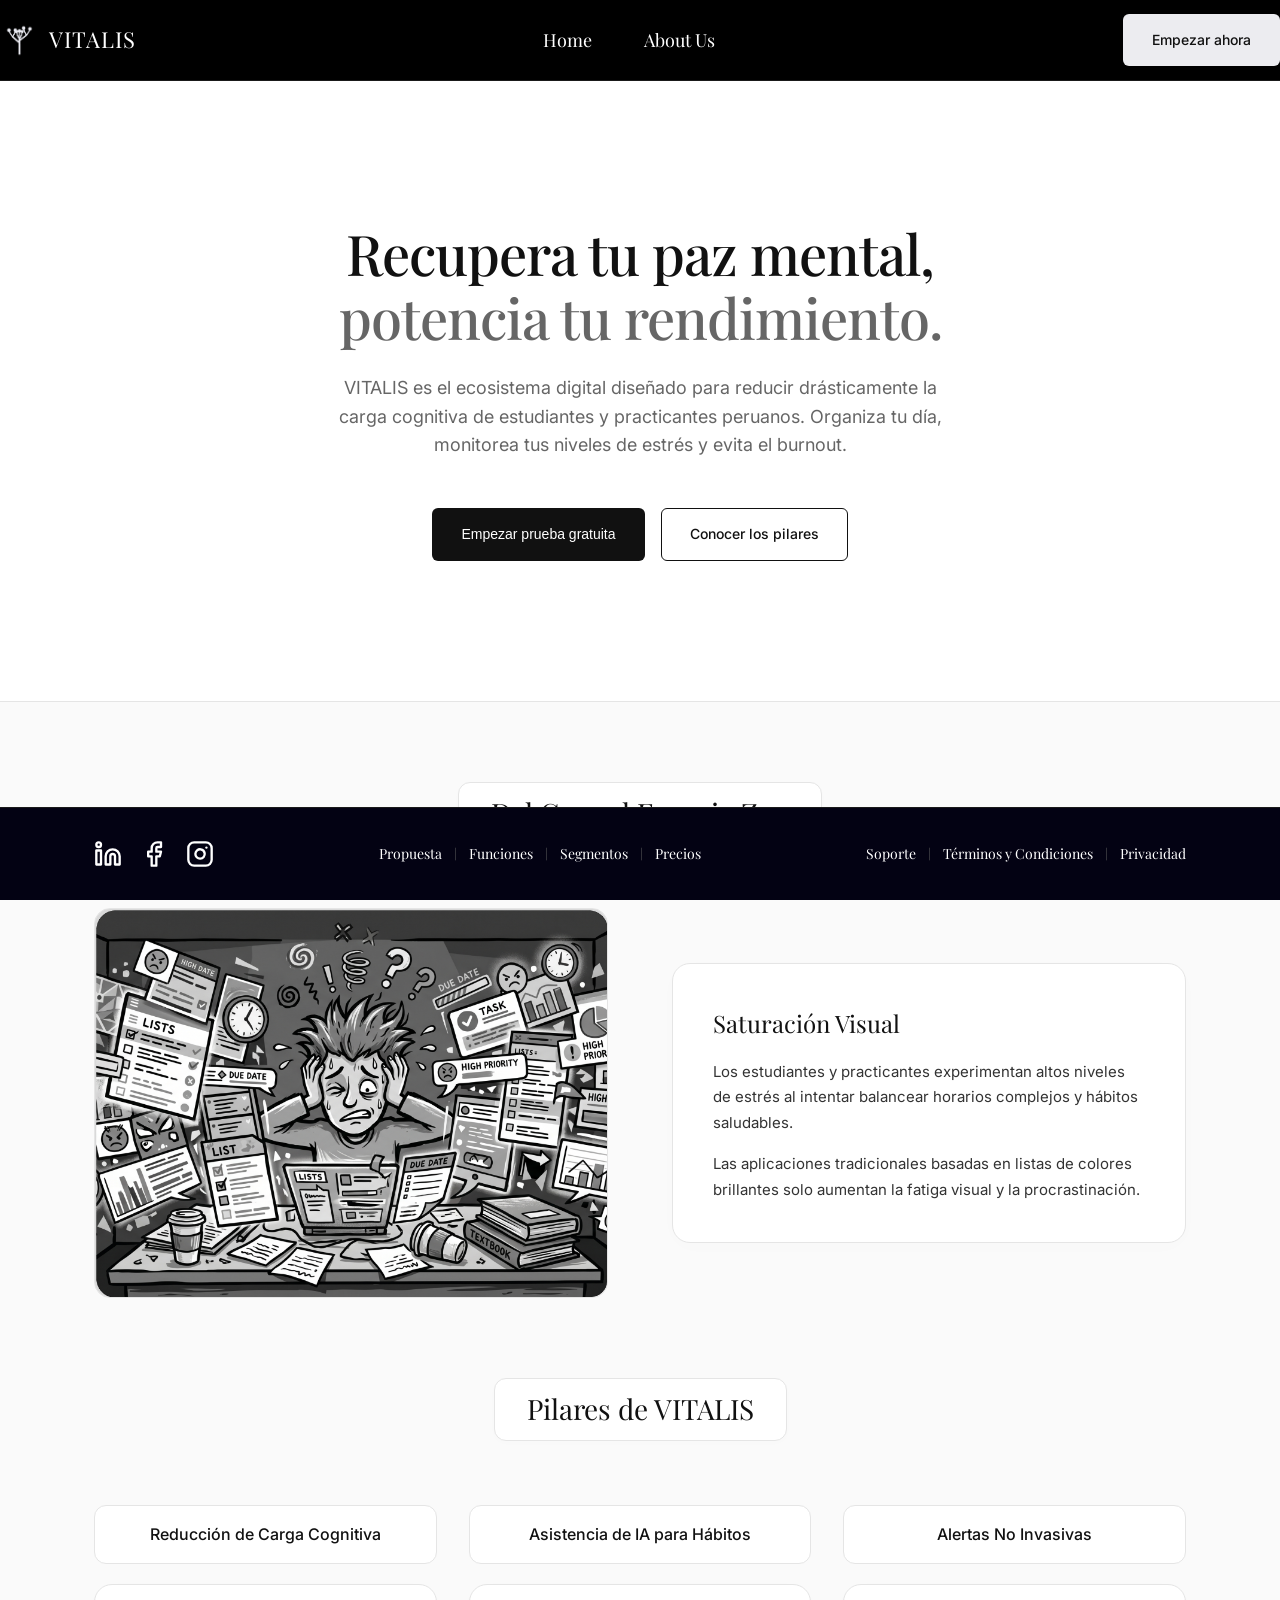
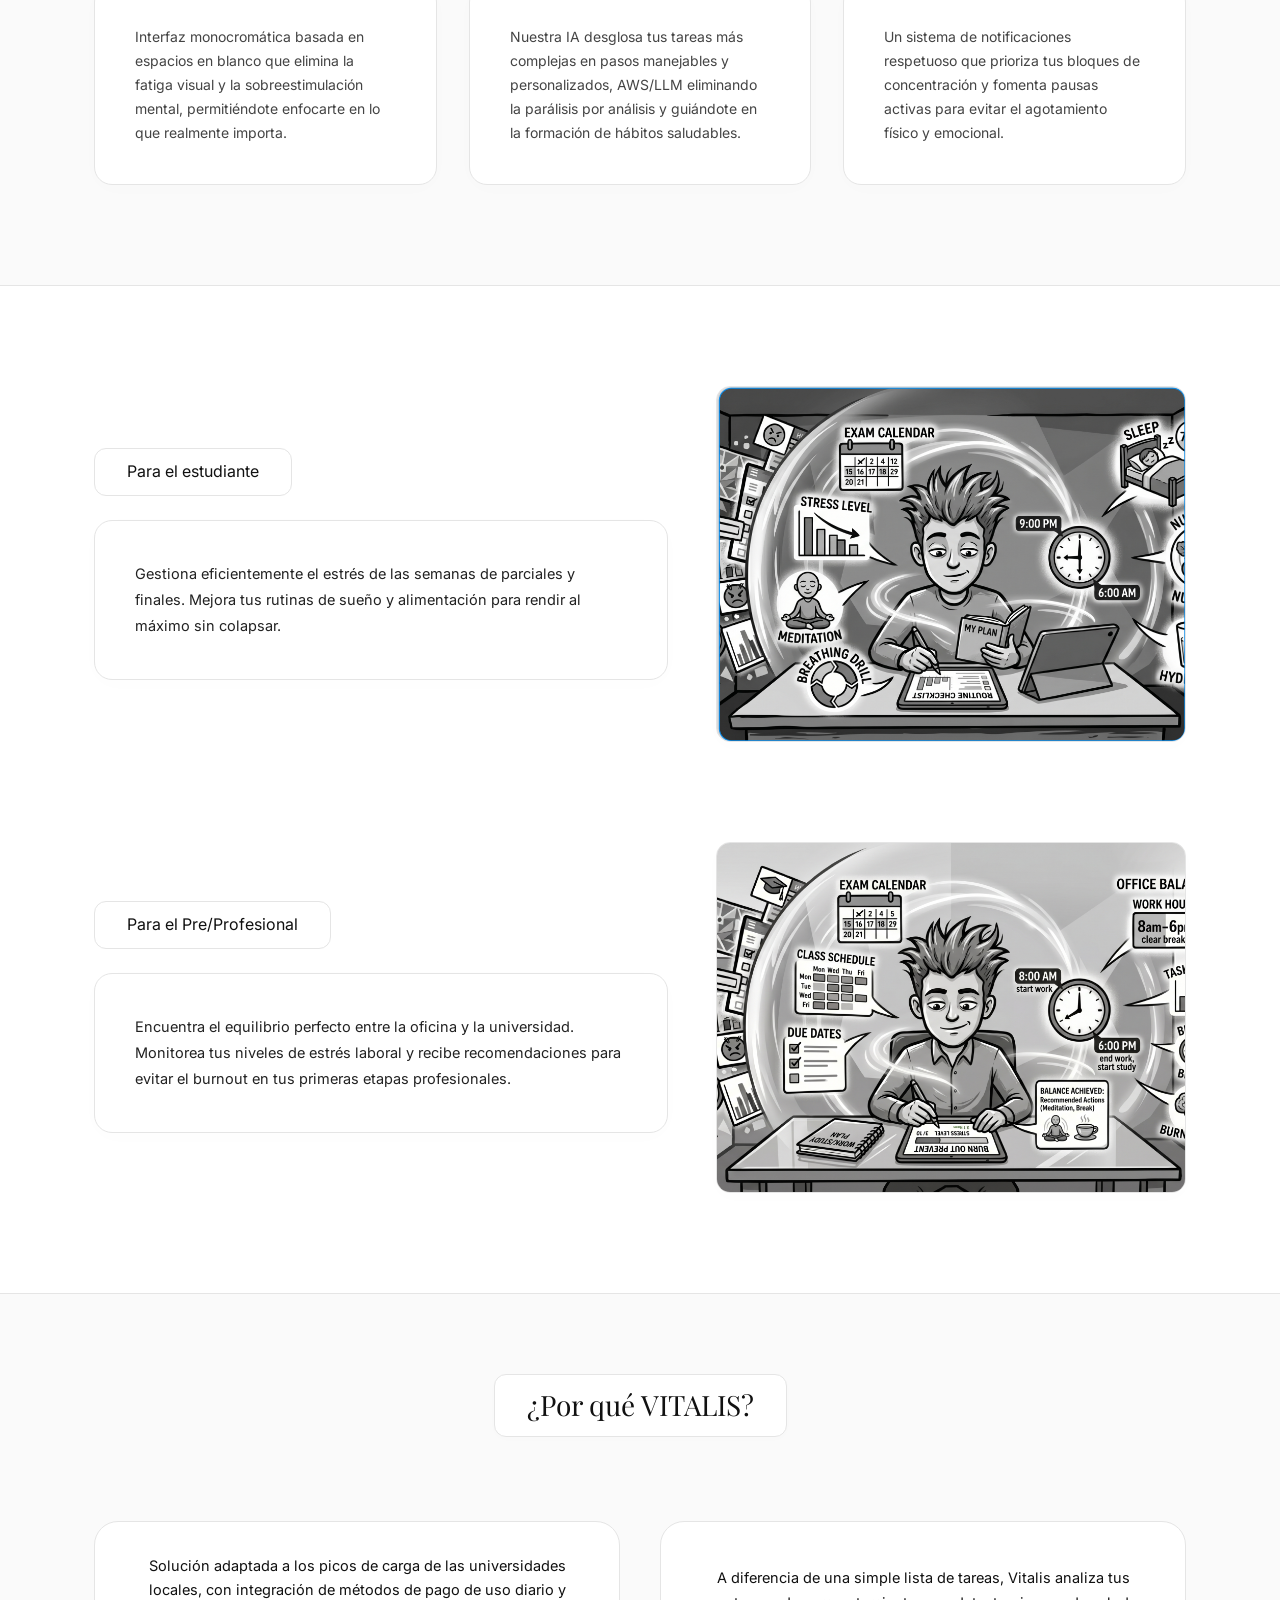
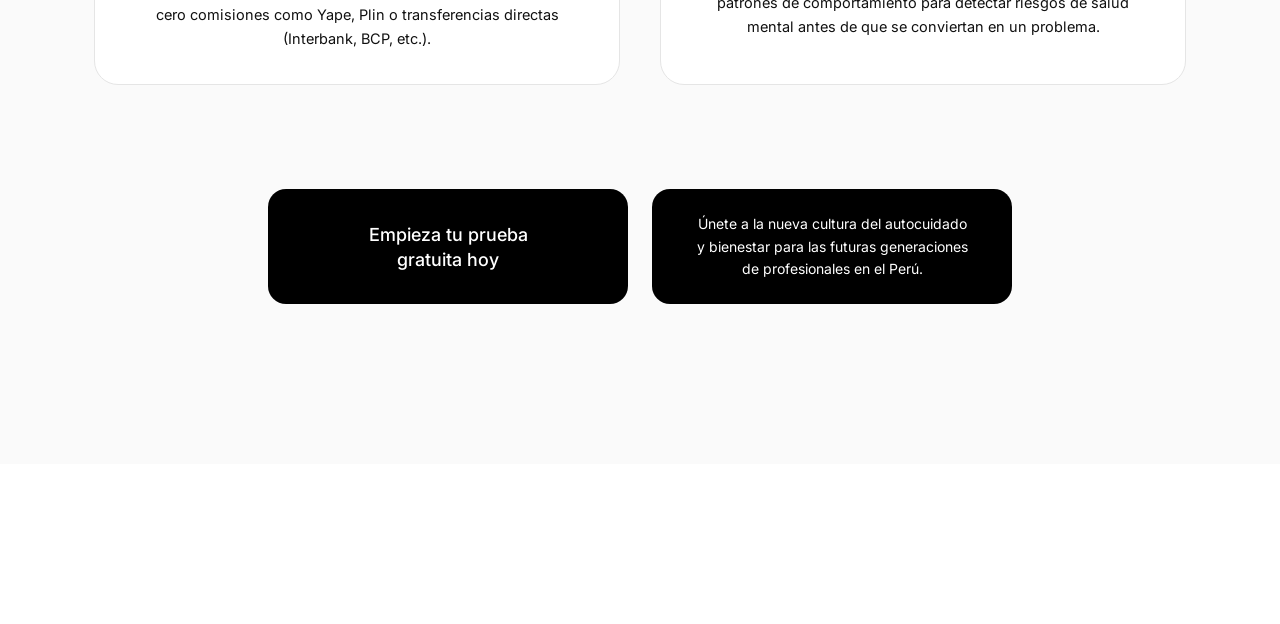
==== commit aee942ac: "feat(index): replace inline script with external main.js and update AI description text" ====
--- a/index.html
+++ b/index.html
@@ -82,7 +82,7 @@
                     <div class="pilar-header-tag">Asistencia de IA para Hábitos</div>
                     <div class="card card-white-pill">
                         <p class="card-pill-text text-center-zen">
-                            Nuestra IA desglosa tus tareas más complejas en pasos manejables y personalizados, eliminando la parálisis por análisis y guiándote en la formación de hábitos saludables.
+                            Nuestra IA desglosa tus tareas más complejas en pasos manejables y personalizados, AWS/LLM eliminando la parálisis por análisis y guiándote en la formación de hábitos saludables.
                         </p>
                     </div>
                 </div>
@@ -206,10 +206,6 @@
     </div>
 </footer>
 
-<script>
-    function initTrial() {
-        alert("Te damos la bienvenida a Vitalis. Reduciendo tu carga cognitiva...");
-    }
-</script>
+<script src="assets/scripts/main.js"></script>
 </body>
 </html>
--- a/public/assets/styles/styles.css
+++ b/public/assets/styles/styles.css
@@ -0,0 +1,520 @@
+/* VARIABLES CON ENFOQUE MONOCROMÁTICO Y ZEN */
+:root {
+    --color-bg: #FFFFFF;
+    --color-text-main: #111111;
+    --color-text-muted: #666666;
+    --color-border: #E5E5E5;
+    --color-bg-alt: #FAFAFA;
+
+    --font-serif: 'Playfair Display', Georgia, serif;
+    --font-sans: 'Inter', -apple-system, sans-serif;
+}
+
+/* RESET COMPLETO */
+* {
+    margin: 0;
+    padding: 0;
+    box-sizing: border-box;
+}
+
+body {
+    font-family: var(--font-sans);
+    background-color: var(--color-bg);
+    color: var(--color-text-main);
+    line-height: 1.6;
+    -webkit-font-smoothing: antialiased;
+}
+
+/* CONTENEDORES Y ESTRUCTURAS DE ESPACIADO */
+.container {
+    max-width: 1140px;
+    margin: 0 auto;
+    padding: 0 24px;
+}
+
+.section {
+    padding: 100px 0;
+}
+
+.section-alt {
+    background-color: var(--color-bg-alt);
+    border-top: 1px solid var(--color-border);
+    border-bottom: 1px solid var(--color-border);
+    padding: 80px 0 100px 0;
+}
+
+.border-none-zen {
+    border-bottom: none !important;
+}
+
+/* GRILLAS DEL SISTEMA */
+.grid-2 {
+    display: grid;
+    grid-template-columns: repeat(auto-fit, minmax(320px, 1fr));
+    gap: 64px;
+    align-items: center;
+}
+
+.grid-3 {
+    display: grid;
+    grid-template-columns: repeat(auto-fit, minmax(280px, 1fr));
+    gap: 32px;
+}
+
+.text-center { text-align: center; }
+.mb-64 { margin-bottom: 64px; }
+
+/* NAVBAR COMPONENT REDISEÑADO A FONDO NEGRO (image_9e7241.png) */
+.navbar {
+    background-color: #000000; /* Fondo negro sólido oficial */
+    border-bottom: 1px solid #1A1A1A;
+    position: sticky;
+    top: 0;
+    z-index: 1000;
+}
+
+.navbar-container {
+    display: flex;
+    justify-content: space-between;
+    align-items: center;
+    height: 80px;
+}
+
+.logo-area {
+    display: flex;
+    align-items: center;
+    gap: 12px;
+}
+
+.vitalis-logo-img {
+    height: 36px; /* Ajustado proporcionalmente al isotipo de tu imagen */
+    width: auto;
+}
+
+.brand-name {
+    font-family: var(--font-serif); /* Modificado a Serif elegante según la captura */
+    color: #FFFFFF;
+    font-weight: 400;
+    font-size: 22px;
+    letter-spacing: 1px;
+}
+
+.nav-links {
+    font-family: var(--font-serif); /* Modificado a Serif de tu diseño de Figma */
+}
+
+.nav-links a {
+    color: #FFFFFF; /* Textos blancos puros */
+    text-decoration: none;
+    font-size: 18px;
+    font-weight: 400;
+    margin: 0 24px;
+    transition: color 0.2s ease;
+}
+
+.nav-links a:hover {
+    color: #CCCCCC;
+}
+
+/* BOTÓN ESPECÍFICO DEL NAVBAR (Píldora blanca) */
+.btn-navbar-white {
+    display: inline-flex;
+    align-items: center;
+    justify-content: center;
+    padding: 10px 28px;
+    font-family: var(--font-sans);
+    font-size: 13px;
+    font-weight: 500;
+    background-color: #ECECF0; /* Color grisáceo/blanco suave de la captura */
+    color: #111111;
+    border-radius: 20px; /* Completamente redondeado en los extremos */
+    text-decoration: none;
+    transition: background-color 0.2s ease;
+}
+
+.btn-navbar-white:hover {
+    background-color: #FFFFFF;
+}
+
+/* BOTONES GENERALES */
+.btn {
+    display: inline-flex;
+    align-items: center;
+    justify-content: center;
+    padding: 14px 28px;
+    font-size: 14px;
+    font-weight: 500;
+    border-radius: 6px;
+    text-decoration: none;
+    transition: all 0.2s ease;
+    cursor: pointer;
+    border: 1px solid transparent;
+}
+
+.btn-primary {
+    background-color: var(--color-text-main);
+    color: #FFFFFF;
+}
+
+.btn-primary:hover {
+    background-color: #333333;
+}
+
+.btn-secondary {
+    background-color: transparent;
+    color: var(--color-text-main);
+    border-color: var(--color-text-main);
+}
+
+.btn-secondary:hover {
+    background-color: rgba(0, 0, 0, 0.04);
+}
+
+/* HERO SEGMENT */
+.hero {
+    padding: 140px 0;
+    text-align: center;
+}
+
+.hero-title {
+    font-family: var(--font-serif);
+    font-size: 56px;
+    font-weight: 500;
+    line-height: 1.15;
+    letter-spacing: -1px;
+    margin-bottom: 24px;
+}
+
+.text-mute {
+    color: var(--color-text-muted);
+}
+
+.hero-subtitle {
+    max-width: 640px;
+    margin: 0 auto 48px auto;
+    font-size: 18px;
+    color: var(--color-text-muted);
+    font-weight: 400;
+}
+
+.hero-actions {
+    display: flex;
+    justify-content: center;
+    gap: 16px;
+}
+
+/* COMPONENTES GENERALES DE DISEÑO ZEN */
+.font-zen-title {
+    font-family: var(--font-serif);
+    font-weight: 400;
+    font-size: 28px;
+    background-color: #FFFFFF;
+    display: inline-block;
+    padding: 8px 32px;
+    border-radius: 12px;
+    border: 1px solid var(--color-border);
+    box-shadow: 0 2px 8px rgba(0, 0, 0, 0.01);
+}
+
+.image-placeholder-frame {
+    width: 100%;
+    border-radius: 16px;
+    overflow: hidden;
+    border: 1px solid var(--color-border);
+}
+
+.problem-illustration {
+    width: 100%;
+    height: auto;
+    display: block;
+}
+
+.card-white-pill {
+    background-color: #FFFFFF;
+    border: 1px solid var(--color-border);
+    border-radius: 18px;
+    padding: 40px;
+    box-shadow: 0 4px 24px rgba(0, 0, 0, 0.01);
+}
+
+.card-pill-title {
+    font-family: var(--font-serif);
+    font-size: 24px;
+    font-weight: 400;
+    color: var(--color-text-main);
+    margin-bottom: 16px;
+}
+
+.card-pill-text {
+    font-family: var(--font-sans);
+    font-size: 15px;
+    color: #333333;
+    line-height: 1.7;
+    margin-bottom: 16px;
+}
+
+.card-pill-text:last-child {
+    margin-bottom: 0;
+}
+
+/* SISTEMA TRIPLE PILAR */
+.pilar-column {
+    display: flex;
+    flex-direction: column;
+    gap: 20px;
+}
+
+.pilar-header-tag {
+    background-color: #FFFFFF;
+    border: 1px solid var(--color-border);
+    border-radius: 12px;
+    padding: 16px;
+    font-family: var(--font-sans);
+    font-size: 16px;
+    font-weight: 500;
+    text-align: center;
+    color: var(--color-text-main);
+    box-shadow: 0 2px 6px rgba(0, 0, 0, 0.005);
+}
+
+.text-center-zen {
+    text-align: left;
+    font-size: 14px;
+    color: #444444;
+}
+
+/* SECCIÓN: SEGMENTOS OBJETIVO ASIMÉTRICOS */
+.flex-column-zen {
+    display: flex;
+    flex-direction: column;
+    gap: 20px;
+}
+
+.mb-80-zen {
+    margin-bottom: 80px;
+}
+
+.grid-2-segments {
+    display: grid;
+    grid-template-columns: 1.1fr 0.9fr;
+    gap: 48px;
+    align-items: center;
+}
+
+.segment-info-pill {
+    display: flex;
+    flex-direction: column;
+    gap: 24px;
+    align-items: flex-start;
+}
+
+.segment-header-tag {
+    background-color: #FFFFFF;
+    border: 1px solid var(--color-border);
+    border-radius: 12px;
+    padding: 10px 32px;
+    font-family: var(--font-sans);
+    font-size: 16px;
+    font-weight: 400;
+    color: var(--color-text-main);
+    box-shadow: 0 2px 6px rgba(0, 0, 0, 0.005);
+}
+
+.text-justify-zen {
+    text-align: left;
+    font-size: 14.5px;
+    color: #222222;
+    line-height: 1.8;
+}
+
+.image-segment-frame {
+    width: 100%;
+    border-radius: 14px;
+    overflow: hidden;
+    border: 1px solid var(--color-border);
+    box-shadow: 0 4px 20px rgba(0, 0, 0, 0.01);
+}
+
+.segment-illustration {
+    width: 100%;
+    height: auto;
+    display: block;
+    object-fit: cover;
+}
+
+/* APARTADO ¿POR QUÉ VITALIS? */
+.grid-2-why {
+    display: grid;
+    grid-template-columns: repeat(auto-fit, minmax(400px, 1fr));
+    gap: 40px;
+}
+
+.card-white-pill-why {
+    background-color: #FFFFFF;
+    border: 1px solid var(--color-border);
+    border-radius: 24px;
+    padding: 32px 40px;
+    display: flex;
+    align-items: center;
+    box-shadow: 0 2px 12px rgba(0, 0, 0, 0.005);
+}
+
+.text-center-why {
+    text-align: center;
+    font-size: 14.5px;
+    color: #111111;
+    line-height: 1.7;
+    margin-bottom: 0;
+}
+
+.why-actions-container {
+    display: flex;
+    justify-content: center;
+    gap: 24px;
+    margin-top: 20px;
+    padding-bottom: 60px;
+}
+
+.btn-dark-block {
+    background-color: #000000;
+    color: #FFFFFF;
+    border: none;
+    border-radius: 18px;
+    padding: 24px 40px;
+    font-family: var(--font-sans);
+    font-size: 18px;
+    font-weight: 500;
+    text-align: center;
+    line-height: 1.4;
+    cursor: pointer;
+    width: 100%;
+    max-width: 360px;
+    display: flex;
+    align-items: center;
+    justify-content: center;
+    transition: background-color 0.2s ease;
+}
+
+.btn-dark-block:hover {
+    background-color: #222222;
+}
+
+.text-message-block {
+    font-size: 14px;
+    font-weight: 400;
+    line-height: 1.6;
+    cursor: default;
+    background-color: #000000;
+}
+
+.text-message-block:hover {
+    background-color: #000000;
+}
+
+/* STICKY FOOTER ESTRUCTURADO */
+.footer {
+    background-color: #030213;
+    border-top: 1px solid #1A1A1A;
+    padding: 32px 0;
+    font-size: 14px;
+    position: fixed;
+    bottom: 0;
+    left: 0;
+    width: 100%;
+    z-index: 1000;
+    backdrop-filter: blur(4px);
+}
+
+.footer-grid-layout {
+    display: flex;
+    justify-content: space-between;
+    align-items: center;
+    flex-wrap: wrap;
+    gap: 24px;
+}
+
+.footer-socials {
+    display: flex;
+    align-items: center;
+    gap: 18px;
+}
+
+.social-icon {
+    color: #FFFFFF;
+    display: inline-flex;
+    transition: transform 0.2s ease, color 0.2s ease;
+}
+
+.social-icon svg {
+    width: 28px;
+    height: 28px;
+}
+
+.social-icon:hover {
+    transform: scale(1.05);
+    color: #ECECF0;
+}
+
+.footer-nav-links,
+.footer-legal-links {
+    display: flex;
+    align-items: center;
+    font-family: var(--font-serif);
+}
+
+.footer-nav-links a,
+.footer-legal-links a {
+    color: #FFFFFF;
+    text-decoration: none;
+    font-size: 14px;
+    transition: color 0.2s ease;
+}
+
+.footer-nav-links a:hover,
+.footer-legal-links a:hover {
+    color: #CCCCCC;
+}
+
+.nav-divider {
+    color: #666666;
+    margin: 0 12px;
+    font-size: 12px;
+    user-select: none;
+}
+
+main {
+    padding-bottom: 160px;
+}
+
+/* MEDIA QUERIES */
+@media (max-width: 900px) {
+    .footer {
+        position: static;
+    }
+    .footer-grid-layout {
+        flex-direction: column;
+        text-align: center;
+        gap: 20px;
+    }
+    .grid-2-why {
+        grid-template-columns: 1fr;
+    }
+    .why-actions-container {
+        flex-direction: column;
+        align-items: center;
+    }
+    .btn-dark-block {
+        max-width: 100%;
+    }
+}
+
+@media (max-width: 768px) {
+    .grid-2-segments {
+        grid-template-columns: 1fr;
+        gap: 32px;
+    }
+
+    .segment-info-pill {
+        align-items: center;
+    }
+}
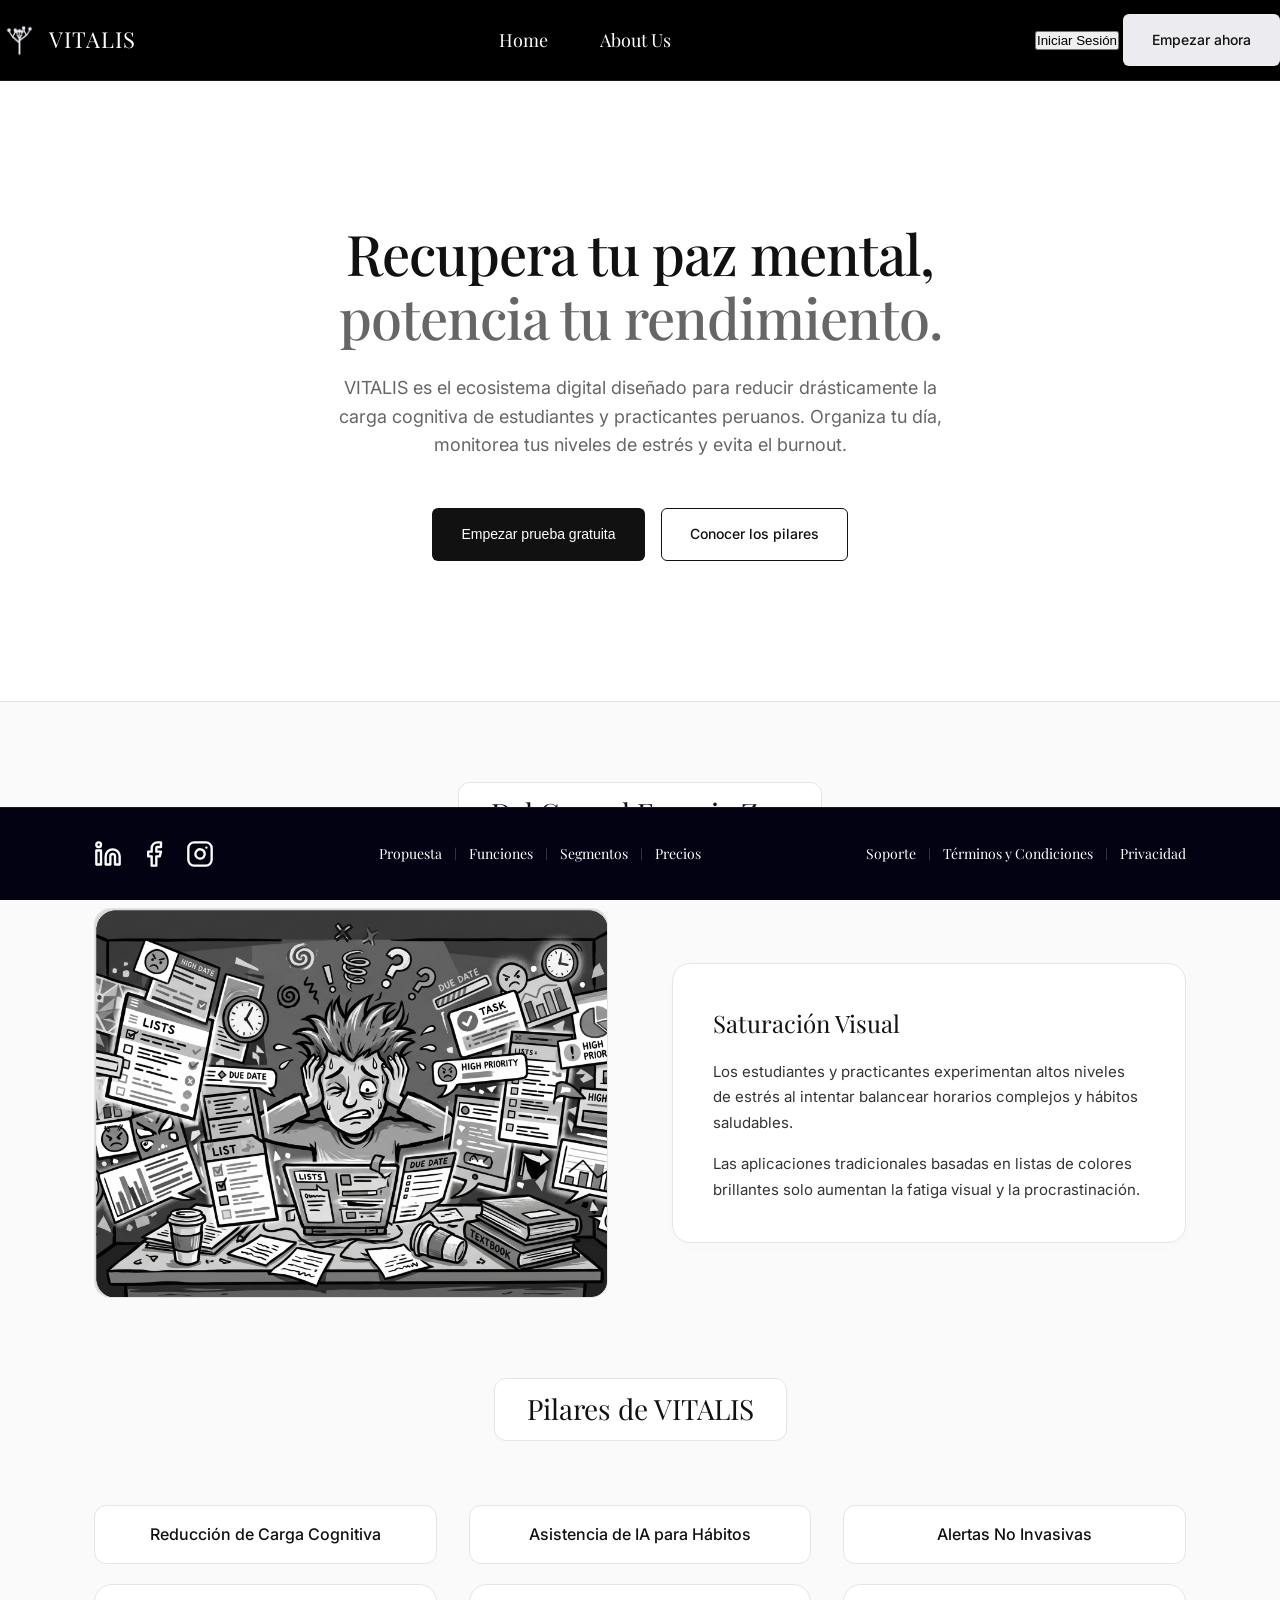
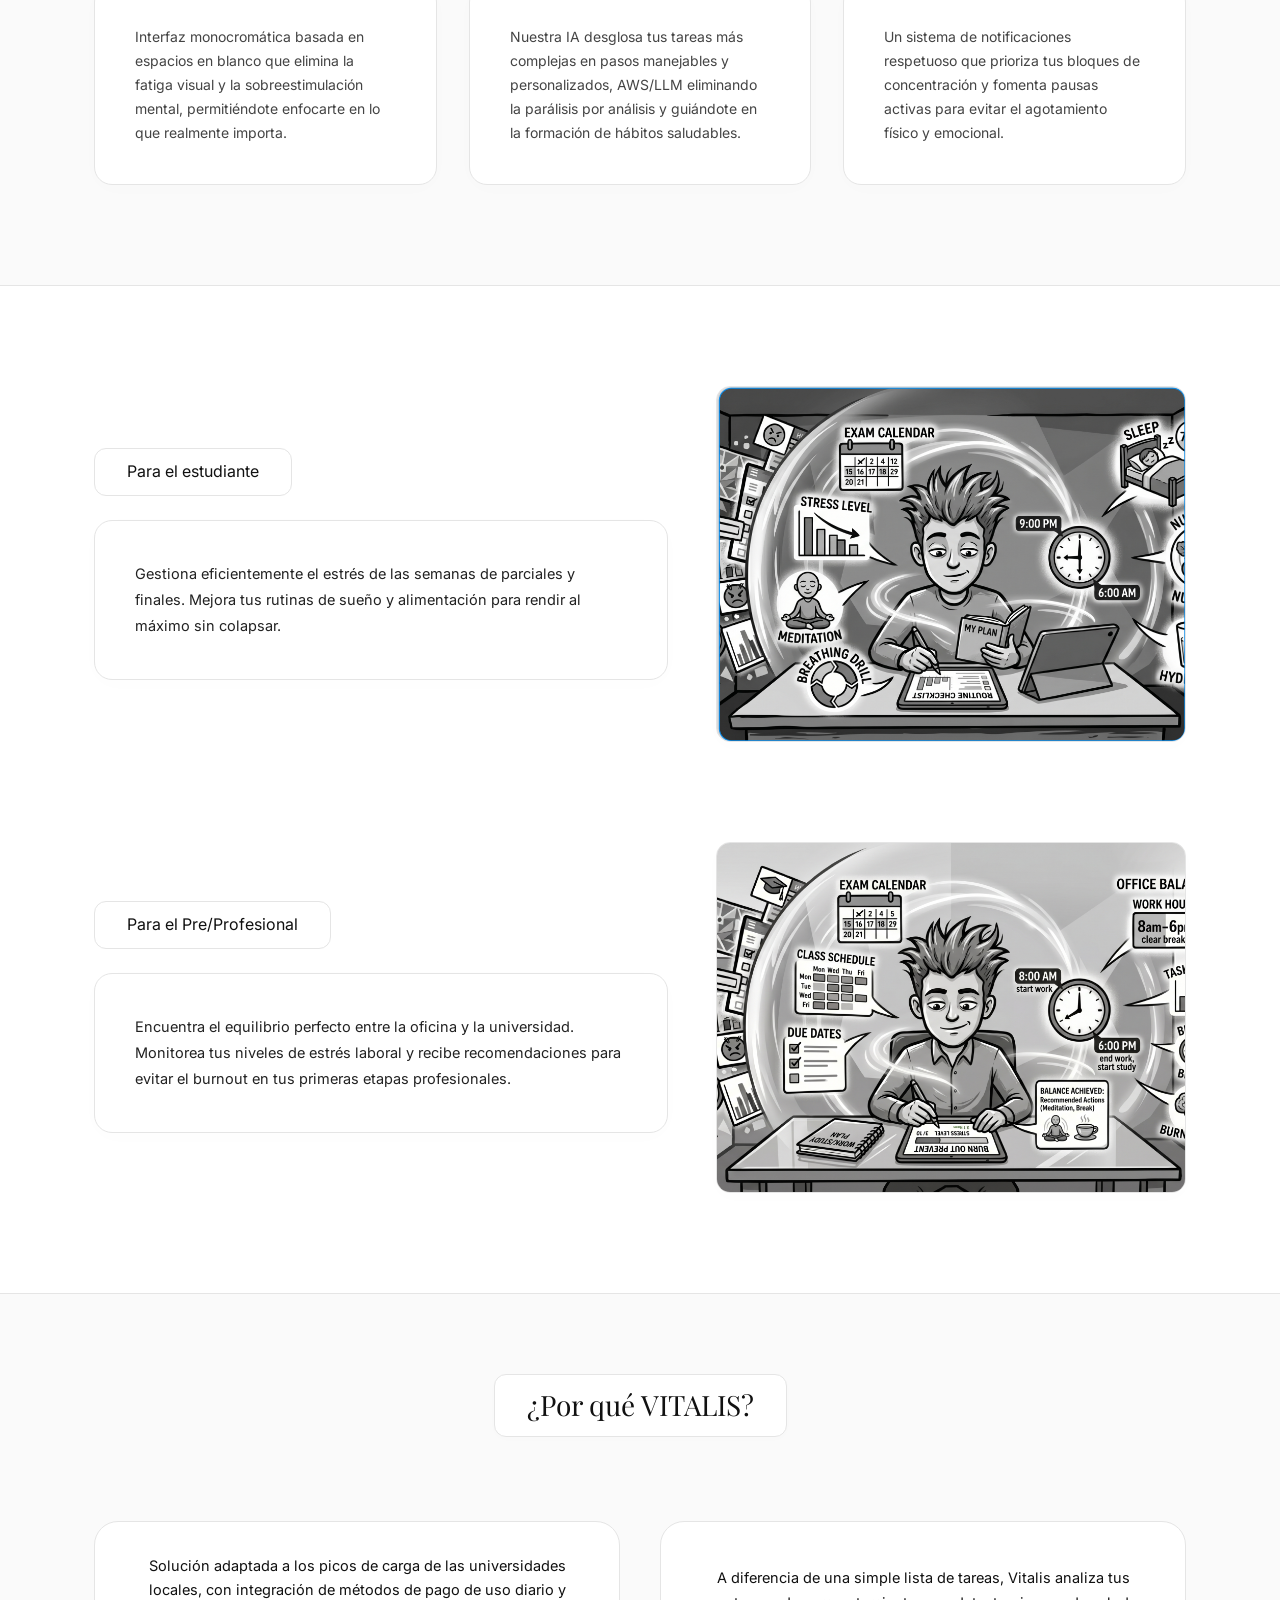
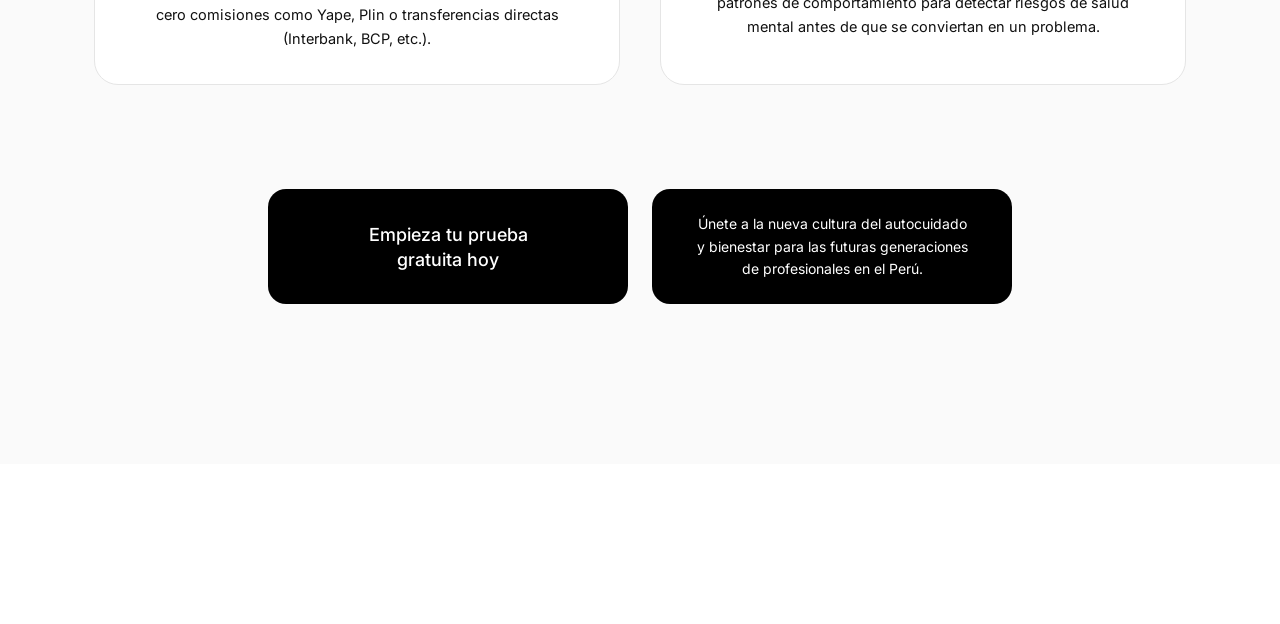
==== commit 95469467: "feat(index): add login button to navbar and update main.js script path" ====
--- a/index.html
+++ b/index.html
@@ -22,6 +22,7 @@
             <a href="#">About Us</a>
         </nav>
         <div class="navbar-actions">
+            <button class="btn-navbar-outline" onclick="openLogin()">Iniciar Sesión</button>
             <a href="https://www.figma.com/design/HsW6FXogFB04hEEp2wHM1f/App-Vitalis" target="_blank" class="btn btn-navbar-white">Empezar ahora</a>
         </div>
     </div>
@@ -206,6 +207,6 @@
     </div>
 </footer>
 
-<script src="assets/scripts/main.js"></script>
+<script src="public/assets/scripts/main.js"></script>
 </body>
 </html>
--- a/public/assets/styles/styles.css
+++ b/public/assets/styles/styles.css
@@ -1,4 +1,4 @@
-/* VARIABLES CON ENFOQUE MONOCROMÁTICO Y ZEN */
+ /* VARIABLES DE DISEÑO CON ENFOQUE MONOCROMÁTICO Y ESTÉTICA ZEN */
 :root {
     --color-bg: #FFFFFF;
     --color-text-main: #111111;
@@ -10,7 +10,7 @@
     --font-sans: 'Inter', -apple-system, sans-serif;
 }
 
-/* RESET COMPLETO */
+/* EN ESTE APARTADO SE REALIZA UN RESET COMPLETO*/
 * {
     margin: 0;
     padding: 0;
@@ -25,7 +25,7 @@
     -webkit-font-smoothing: antialiased;
 }
 
-/* CONTENEDORES Y ESTRUCTURAS DE ESPACIADO */
+ /* ESTRUCTURA PRINCIPAL Y GESTIÓN DE ESPACIADOS */
 .container {
     max-width: 1140px;
     margin: 0 auto;
@@ -64,9 +64,9 @@
 .text-center { text-align: center; }
 .mb-64 { margin-bottom: 64px; }
 
-/* NAVBAR COMPONENT REDISEÑADO A FONDO NEGRO (image_9e7241.png) */
+/* NAVBAR COMPONENT A FONDO NEGRO (image_9e7241.png) */
 .navbar {
-    background-color: #000000; /* Fondo negro sólido oficial */
+    background-color: #000000;
     border-bottom: 1px solid #1A1A1A;
     position: sticky;
     top: 0;
@@ -87,12 +87,12 @@
 }
 
 .vitalis-logo-img {
-    height: 36px; /* Ajustado proporcionalmente al isotipo de tu imagen */
+    height: 36px;
     width: auto;
 }
 
 .brand-name {
-    font-family: var(--font-serif); /* Modificado a Serif elegante según la captura */
+    font-family: var(--font-serif);
     color: #FFFFFF;
     font-weight: 400;
     font-size: 22px;
@@ -100,11 +100,11 @@
 }
 
 .nav-links {
-    font-family: var(--font-serif); /* Modificado a Serif de tu diseño de Figma */
+    font-family: var(--font-serif);
 }
 
 .nav-links a {
-    color: #FFFFFF; /* Textos blancos puros */
+    color: #FFFFFF;
     text-decoration: none;
     font-size: 18px;
     font-weight: 400;
@@ -116,7 +116,7 @@
     color: #CCCCCC;
 }
 
-/* BOTÓN ESPECÍFICO DEL NAVBAR (Píldora blanca) */
+ /* BOTÓN PRINCIPAL DEL NAVBAR CON DISEÑO TIPO PÍLDORA REDONDEADA */
 .btn-navbar-white {
     display: inline-flex;
     align-items: center;
@@ -125,9 +125,9 @@
     font-family: var(--font-sans);
     font-size: 13px;
     font-weight: 500;
-    background-color: #ECECF0; /* Color grisáceo/blanco suave de la captura */
+    background-color: #ECECF0;
     color: #111111;
-    border-radius: 20px; /* Completamente redondeado en los extremos */
+    border-radius: 20px;
     text-decoration: none;
     transition: background-color 0.2s ease;
 }
@@ -136,7 +136,7 @@
     background-color: #FFFFFF;
 }
 
-/* BOTONES GENERALES */
+ /* BOTONES GENERALES DE INTERACCIÓN Y ACCIONES PRINCIPALES */
 .btn {
     display: inline-flex;
     align-items: center;
@@ -170,7 +170,7 @@
     background-color: rgba(0, 0, 0, 0.04);
 }
 
-/* HERO SEGMENT */
+ /* SECCIÓN HERO PRINCIPAL CON CONTENIDO DESTACADO Y JERARQUÍA VISUAL */
 .hero {
     padding: 140px 0;
     text-align: center;
@@ -203,7 +203,7 @@
     gap: 16px;
 }
 
-/* COMPONENTES GENERALES DE DISEÑO ZEN */
+/* COMPONENTES GENERALES DE DISEÑO ZEN (Píldoras y marcos) */
 .font-zen-title {
     font-family: var(--font-serif);
     font-weight: 400;
@@ -257,7 +257,7 @@
     margin-bottom: 0;
 }
 
-/* SISTEMA TRIPLE PILAR */
+ /* SISTEMA DE TRIPLE PILAR CON ESTRUCTURA MODULAR Y DISTRIBUCIÓN EQUILIBRADA */
 .pilar-column {
     display: flex;
     flex-direction: column;
@@ -283,7 +283,7 @@
     color: #444444;
 }
 
-/* SECCIÓN: SEGMENTOS OBJETIVO ASIMÉTRICOS */
+ /* SECCIÓN DE SEGMENTOS OBJETIVO ASIMÉTRICOS CON DISTRIBUCIÓN VISUAL DINÁMICA */
 .flex-column-zen {
     display: flex;
     flex-direction: column;
@@ -342,7 +342,7 @@
     object-fit: cover;
 }
 
-/* APARTADO ¿POR QUÉ VITALIS? */
+ /* APARTADO ¿POR QUÉ VITALIS? CON PROPUESTA DE VALOR Y BENEFICIOS PRINCIPALES */
 .grid-2-why {
     display: grid;
     grid-template-columns: repeat(auto-fit, minmax(400px, 1fr));
@@ -411,7 +411,7 @@
     background-color: #000000;
 }
 
-/* STICKY FOOTER ESTRUCTURADO */
+ /* STICKY FOOTER PERSISTENTE EN LÍNEA CON ESTRUCTURA FIJA Y ACCESO CONTINUO */
 .footer {
     background-color: #030213;
     border-top: 1px solid #1A1A1A;
@@ -482,11 +482,37 @@
     user-select: none;
 }
 
+ /* ANIMACIONES COMPLEMENTARIAS JAVASCRIPT PARA INTERACCIONES DINÁMICAS */
+.btn, .btn-navbar-white, .btn-dark-block {
+    position: relative;
+    overflow: hidden;
+}
+
+.zen-ripple {
+    position: absolute;
+    background-color: rgba(255, 255, 255, 0.35);
+    border-radius: 50%;
+    transform: scale(0);
+    animation: rippleAnimation 0.6s linear;
+    pointer-events: none;
+}
+
+.btn-navbar-white .zen-ripple {
+    background-color: rgba(0, 0, 0, 0.1);
+}
+
+@keyframes rippleAnimation {
+    to {
+        transform: scale(4);
+        opacity: 0;
+    }
+}
+
 main {
     padding-bottom: 160px;
 }
 
-/* MEDIA QUERIES */
+ /* CONFIGURACIÓN RESPONSIVA DE ESTRUCTURA, ESPACIADO Y ELEMENTOS */
 @media (max-width: 900px) {
     .footer {
         position: static;
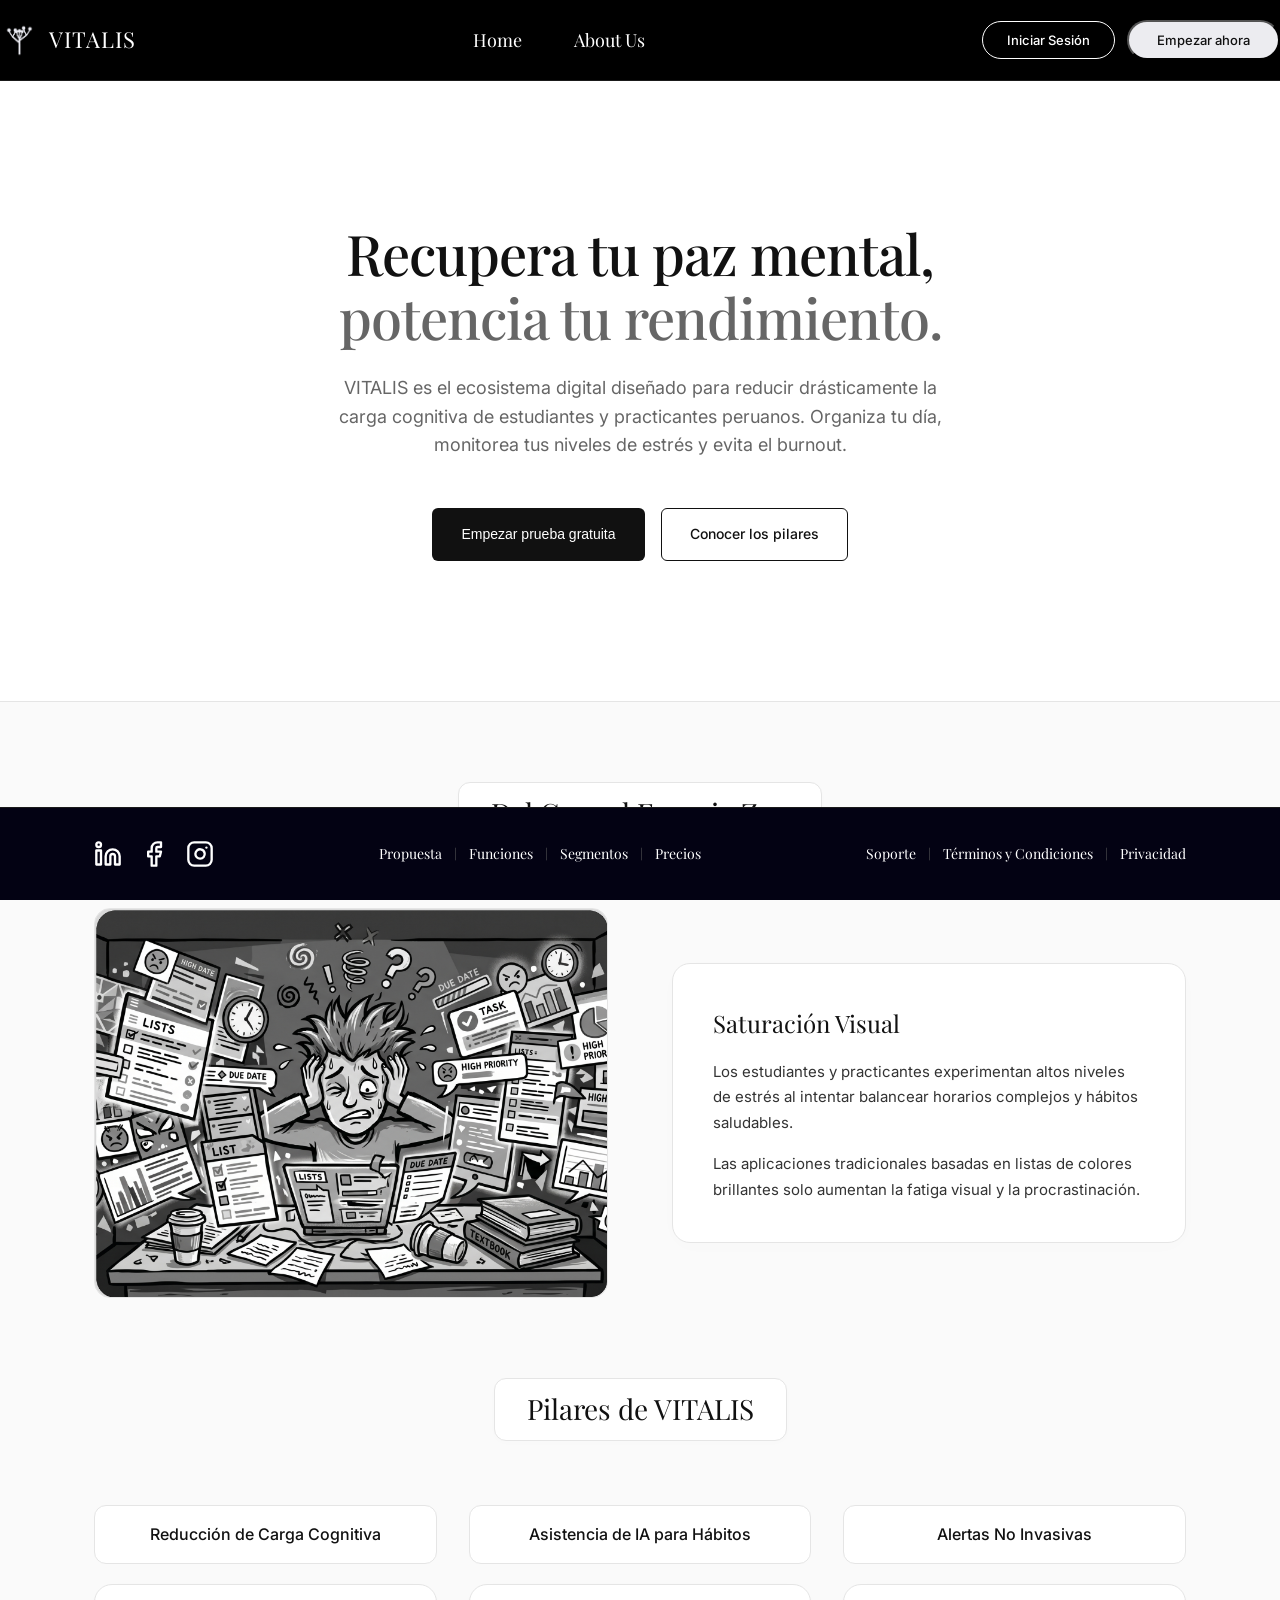
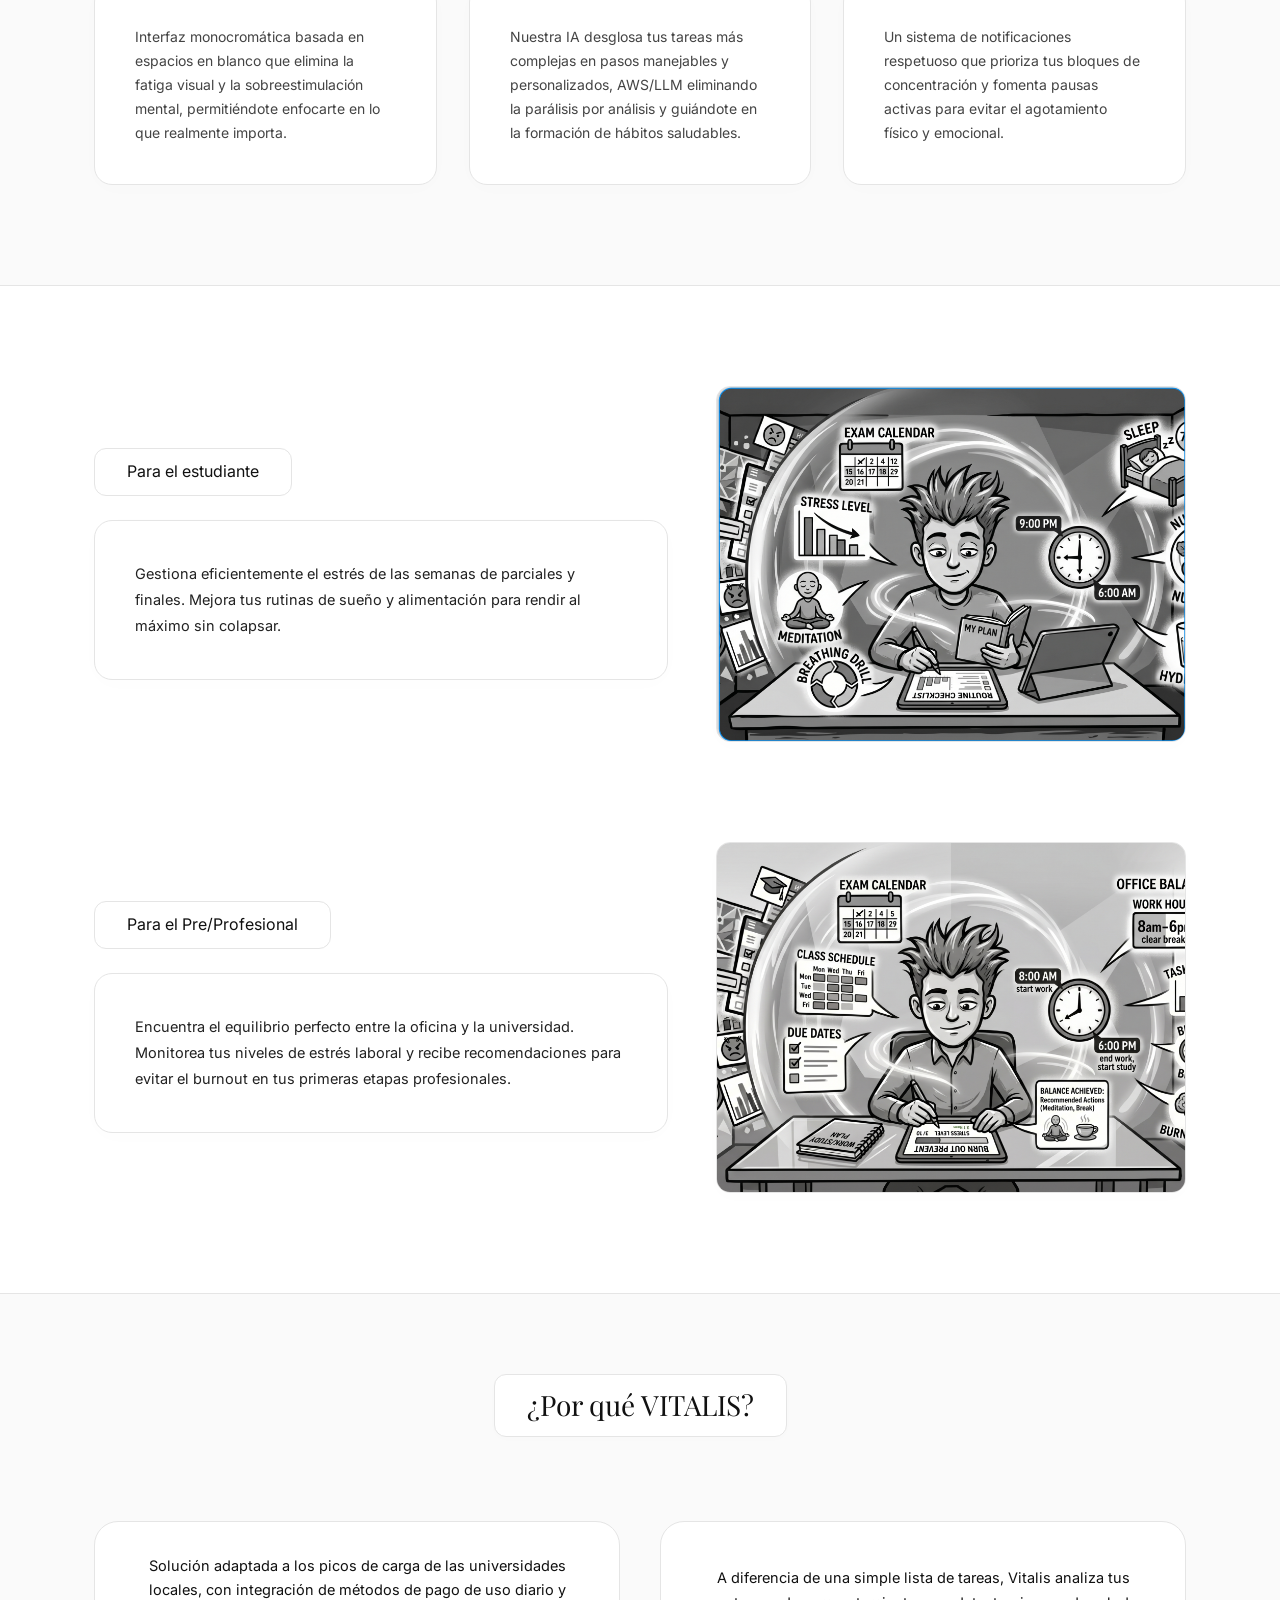
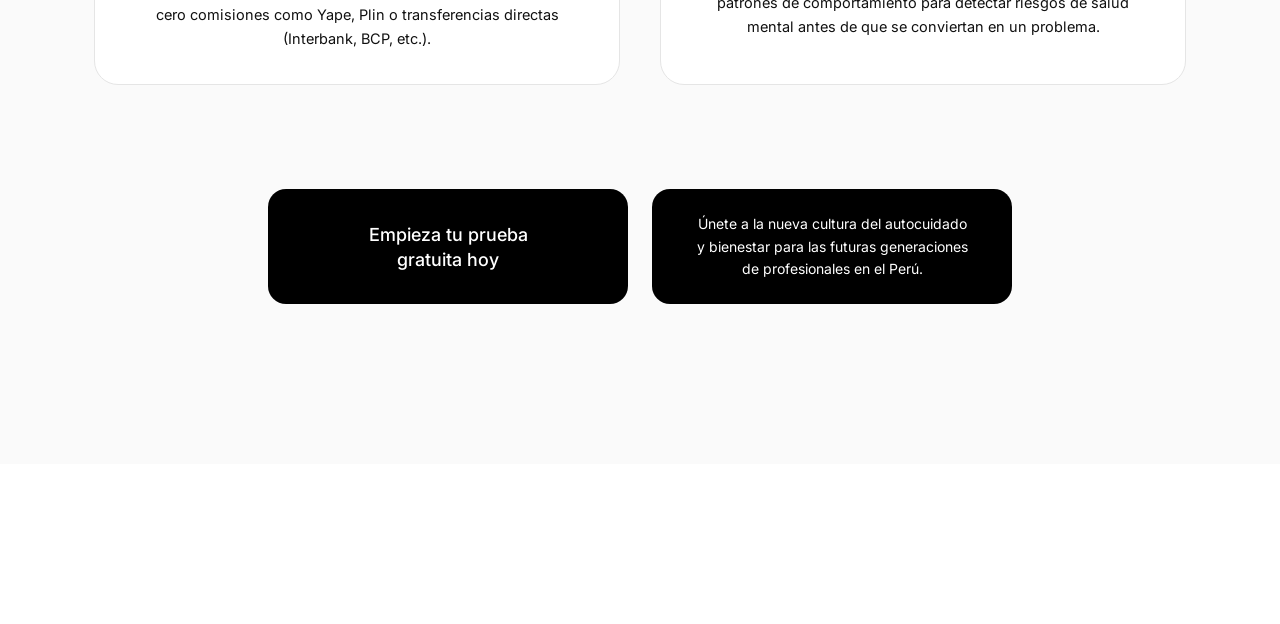
==== commit 4bed30a3: "feat(index): unify call-to-action buttons with openLogin function and add descriptive comments" ====
--- a/index.html
+++ b/index.html
@@ -11,6 +11,7 @@
 </head>
 <body>
 
+<!-- NAVBAR PRINCIPAL -->
 <header class="navbar">
     <div class="navbar-container">
         <div class="logo-area">
@@ -22,13 +23,15 @@
             <a href="#">About Us</a>
         </nav>
         <div class="navbar-actions">
+            <!-- Botón conectado para redirigir al Login -->
             <button class="btn-navbar-outline" onclick="openLogin()">Iniciar Sesión</button>
-            <a href="https://www.figma.com/design/HsW6FXogFB04hEEp2wHM1f/App-Vitalis" target="_blank" class="btn btn-navbar-white">Empezar ahora</a>
+            <button class="btn-navbar-white" onclick="openLogin()">Empezar ahora</button>
         </div>
     </div>
 </header>
 
 <main>
+    <!-- HERO SECTION -->
     <section class="hero">
         <div class="container hero-container">
             <h1 class="hero-title">Recupera tu paz mental,<br><span class="text-mute">potencia tu rendimiento.</span></h1>
@@ -36,7 +39,7 @@
                 VITALIS es el ecosistema digital diseñado para reducir drásticamente la carga cognitiva de estudiantes y practicantes peruanos. Organiza tu día, monitorea tus niveles de estrés y evita el burnout.
             </p>
             <div class="hero-actions">
-                <button class="btn btn-primary" onclick="initTrial()">Empezar prueba gratuita</button>
+                <button class="btn btn-primary" onclick="openLogin()">Empezar prueba gratuita</button>
                 <a href="#problem" class="btn btn-secondary">Conocer los pilares</a>
             </div>
         </div>
@@ -159,7 +162,7 @@
             </div>
 
             <div class="why-actions-container">
-                <button class="btn btn-dark-block" onclick="initTrial()">
+                <button class="btn btn-dark-block" onclick="openLogin()">
                     Empieza tu prueba <br> gratuita hoy
                 </button>
                 <div class="btn btn-dark-block text-message-block">
--- a/public/assets/styles/styles.css
+++ b/public/assets/styles/styles.css
@@ -1,4 +1,4 @@
- /* VARIABLES DE DISEÑO CON ENFOQUE MONOCROMÁTICO Y ESTÉTICA ZEN */
+/* VARIABLES DE DISEÑO CON ENFOQUE MONOCROMÁTICO Y ESTÉTICA ZEN */
 :root {
     --color-bg: #FFFFFF;
     --color-text-main: #111111;
@@ -25,7 +25,7 @@
     -webkit-font-smoothing: antialiased;
 }
 
- /* ESTRUCTURA PRINCIPAL Y GESTIÓN DE ESPACIADOS */
+/* ESTRUCTURA PRINCIPAL Y GESTIÓN DE ESPACIADOS */
 .container {
     max-width: 1140px;
     margin: 0 auto;
@@ -116,7 +116,37 @@
     color: #CCCCCC;
 }
 
- /* BOTÓN PRINCIPAL DEL NAVBAR CON DISEÑO TIPO PÍLDORA REDONDEADA */
+/* Contenedor de acciones en Flex con espacio entre botones */
+.navbar-actions {
+    display: flex;
+    align-items: center;
+    gap: 12px;
+}
+
+/* BOTÓN DE INICIAR SESIÓN (Borde Blanco Tipo Píldora) */
+.btn-navbar-outline {
+    display: inline-flex;
+    align-items: center;
+    justify-content: center;
+    padding: 10px 24px;
+    font-family: var(--font-sans);
+    font-size: 13px;
+    font-weight: 500;
+    background-color: transparent;
+    color: #FFFFFF;
+    border: 1px solid #FFFFFF;
+    border-radius: 20px;
+    text-decoration: none;
+    cursor: pointer;
+    transition: background-color 0.2s ease, color 0.2s ease;
+}
+
+.btn-navbar-outline:hover {
+    background-color: #FFFFFF;
+    color: #111111;
+}
+
+/* BOTÓN PRINCIPAL DEL NAVBAR CON DISEÑO TIPO PÍLDORA REDONDEADA */
 .btn-navbar-white {
     display: inline-flex;
     align-items: center;
@@ -136,7 +166,7 @@
     background-color: #FFFFFF;
 }
 
- /* BOTONES GENERALES DE INTERACCIÓN Y ACCIONES PRINCIPALES */
+/* BOTONES GENERALES DE INTERACCIÓN Y ACCIONES PRINCIPALES */
 .btn {
     display: inline-flex;
     align-items: center;
@@ -170,7 +200,7 @@
     background-color: rgba(0, 0, 0, 0.04);
 }
 
- /* SECCIÓN HERO PRINCIPAL CON CONTENIDO DESTACADO Y JERARQUÍA VISUAL */
+/* SECCIÓN HERO PRINCIPAL CON CONTENIDO DESTACADO Y JERARQUÍA VISUAL */
 .hero {
     padding: 140px 0;
     text-align: center;
@@ -257,7 +287,7 @@
     margin-bottom: 0;
 }
 
- /* SISTEMA DE TRIPLE PILAR CON ESTRUCTURA MODULAR Y DISTRIBUCIÓN EQUILIBRADA */
+/* SISTEMA DE TRIPLE PILAR CON ESTRUCTURA MODULAR Y DISTRIBUCIÓN EQUILIBRADA */
 .pilar-column {
     display: flex;
     flex-direction: column;
@@ -283,7 +313,7 @@
     color: #444444;
 }
 
- /* SECCIÓN DE SEGMENTOS OBJETIVO ASIMÉTRICOS CON DISTRIBUCIÓN VISUAL DINÁMICA */
+/* SECCIÓN DE SEGMENTOS OBJETIVO ASIMÉTRICOS CON DISTRIBUCIÓN VISUAL DINÁMICA */
 .flex-column-zen {
     display: flex;
     flex-direction: column;
@@ -342,7 +372,7 @@
     object-fit: cover;
 }
 
- /* APARTADO ¿POR QUÉ VITALIS? CON PROPUESTA DE VALOR Y BENEFICIOS PRINCIPALES */
+/* APARTADO ¿POR QUÉ VITALIS? CON PROPUESTA DE VALOR Y BENEFICIOS PRINCIPALES */
 .grid-2-why {
     display: grid;
     grid-template-columns: repeat(auto-fit, minmax(400px, 1fr));
@@ -411,7 +441,7 @@
     background-color: #000000;
 }
 
- /* STICKY FOOTER PERSISTENTE EN LÍNEA CON ESTRUCTURA FIJA Y ACCESO CONTINUO */
+/* STICKY FOOTER PERSISTENTE EN LÍNEA CON ESTRUCTURA FIJA Y ACCESO CONTINUO */
 .footer {
     background-color: #030213;
     border-top: 1px solid #1A1A1A;
@@ -482,8 +512,8 @@
     user-select: none;
 }
 
- /* ANIMACIONES COMPLEMENTARIAS JAVASCRIPT PARA INTERACCIONES DINÁMICAS */
-.btn, .btn-navbar-white, .btn-dark-block {
+/* ANIMACIONES COMPLEMENTARIAS JAVASCRIPT PARA INTERACCIONES DINÁMICAS */
+.btn, .btn-navbar-white, .btn-dark-block, .btn-navbar-outline {
     position: relative;
     overflow: hidden;
 }
@@ -497,8 +527,8 @@
     pointer-events: none;
 }
 
-.btn-navbar-white .zen-ripple {
-    background-color: rgba(0, 0, 0, 0.1);
+.btn-navbar-white .zen-ripple, .btn-navbar-outline .zen-ripple {
+    background-color: rgba(255, 255, 255, 0.15);
 }
 
 @keyframes rippleAnimation {
@@ -512,7 +542,7 @@
     padding-bottom: 160px;
 }
 
- /* CONFIGURACIÓN RESPONSIVA DE ESTRUCTURA, ESPACIADO Y ELEMENTOS */
+/* CONFIGURACIÓN RESPONSIVA DE ESTRUCTURA, ESPACIADO Y ELEMENTOS */
 @media (max-width: 900px) {
     .footer {
         position: static;
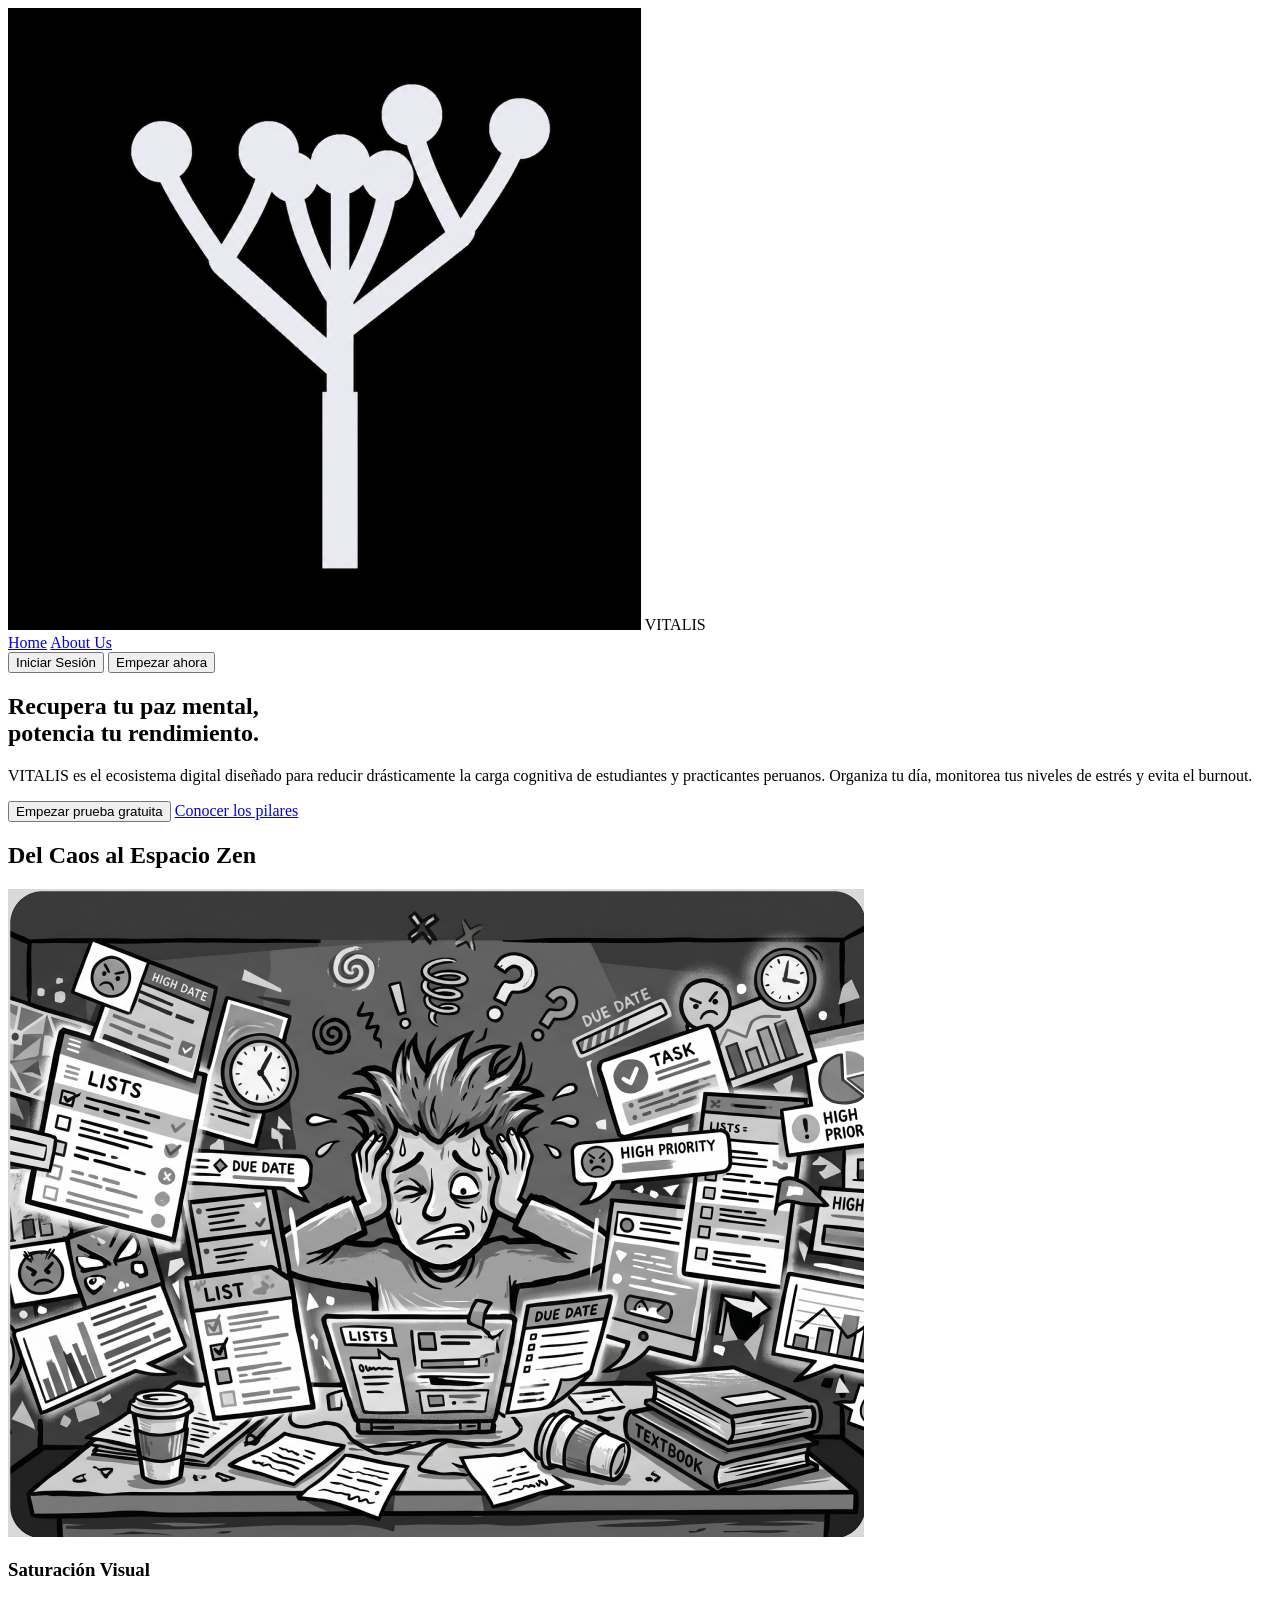
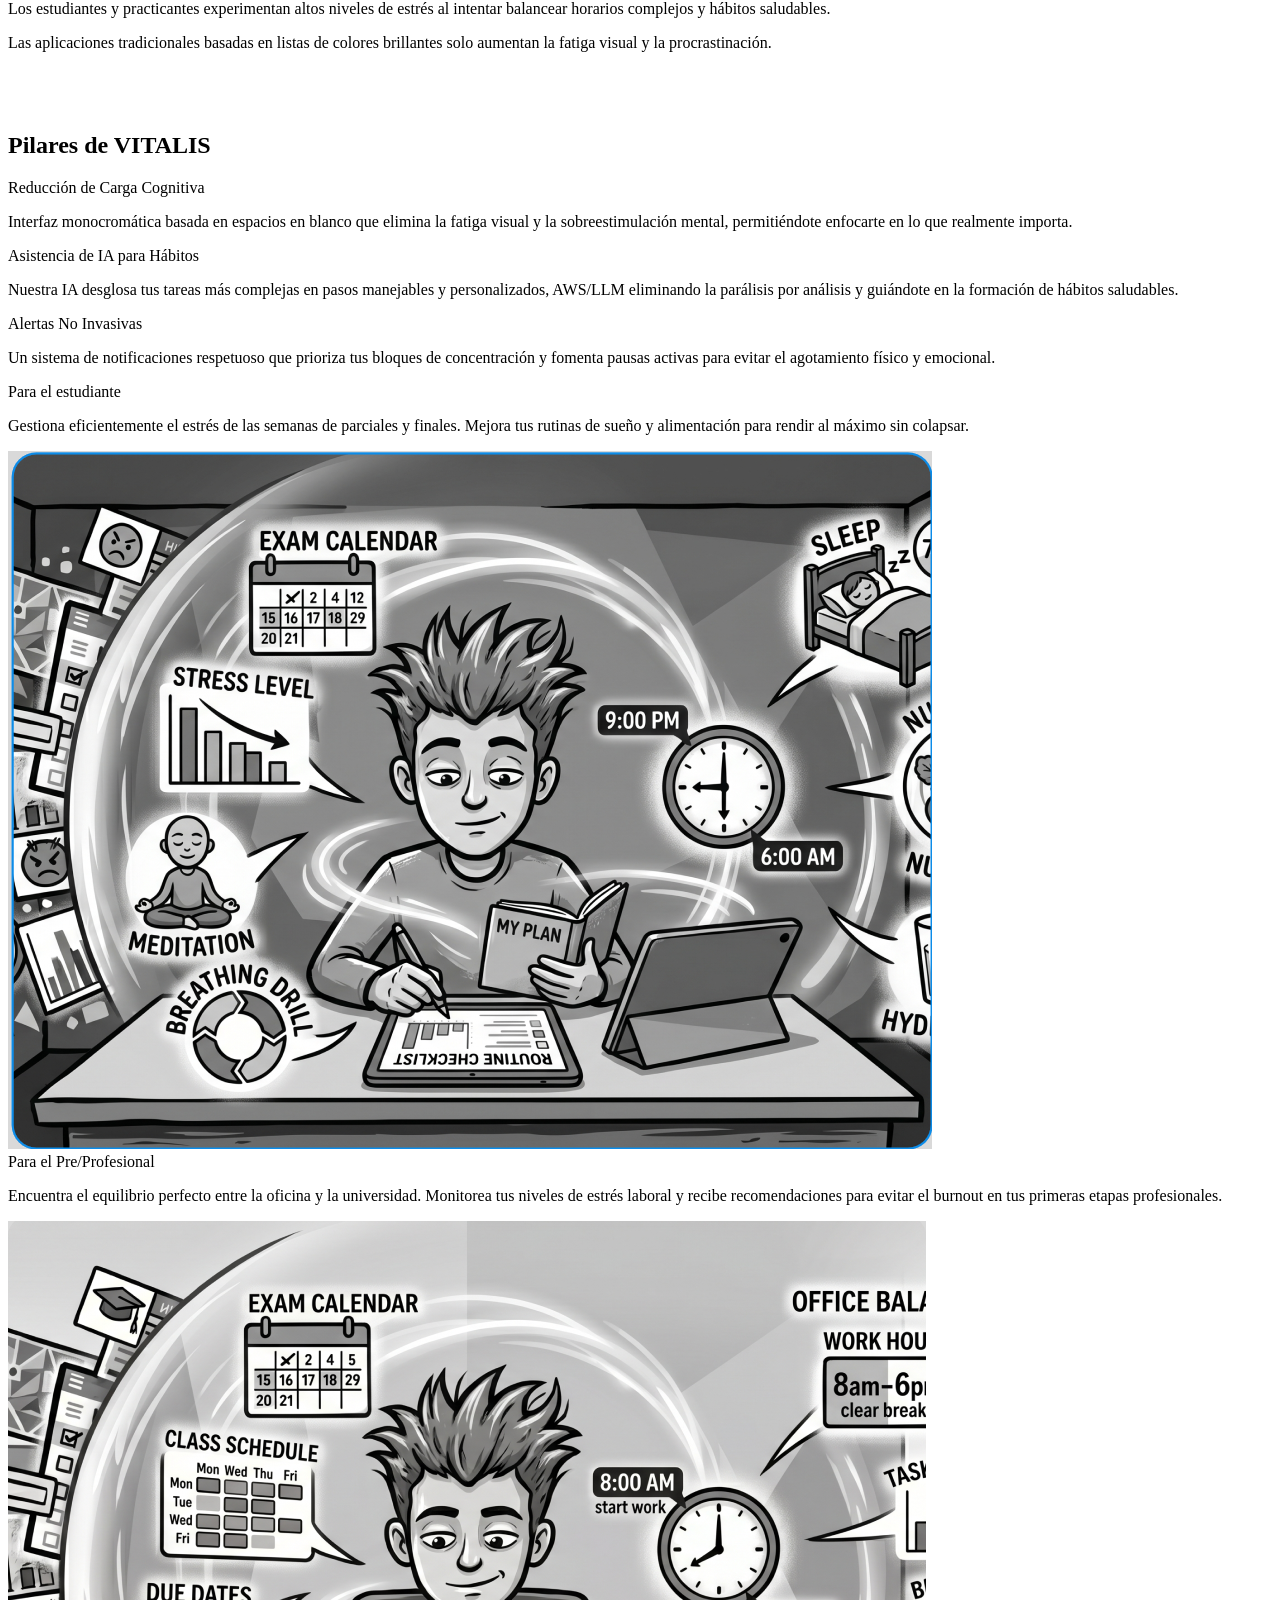
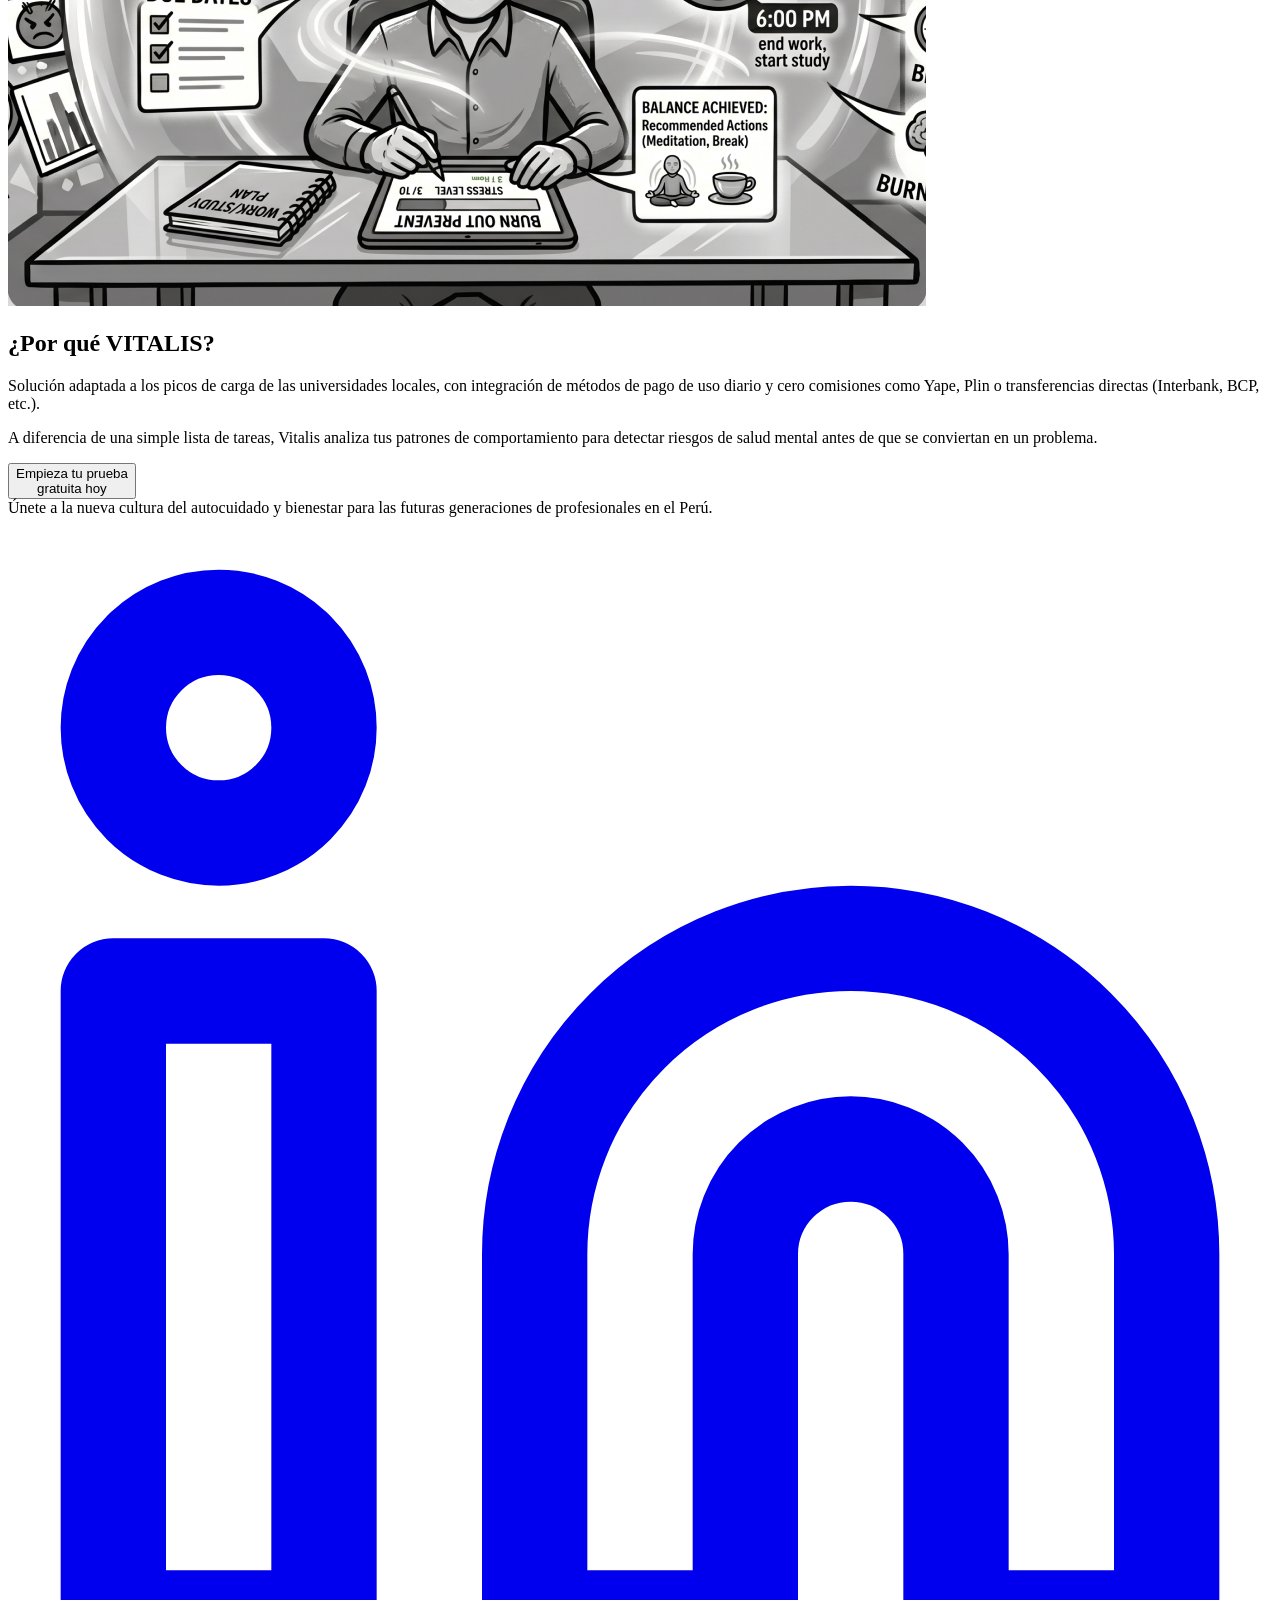
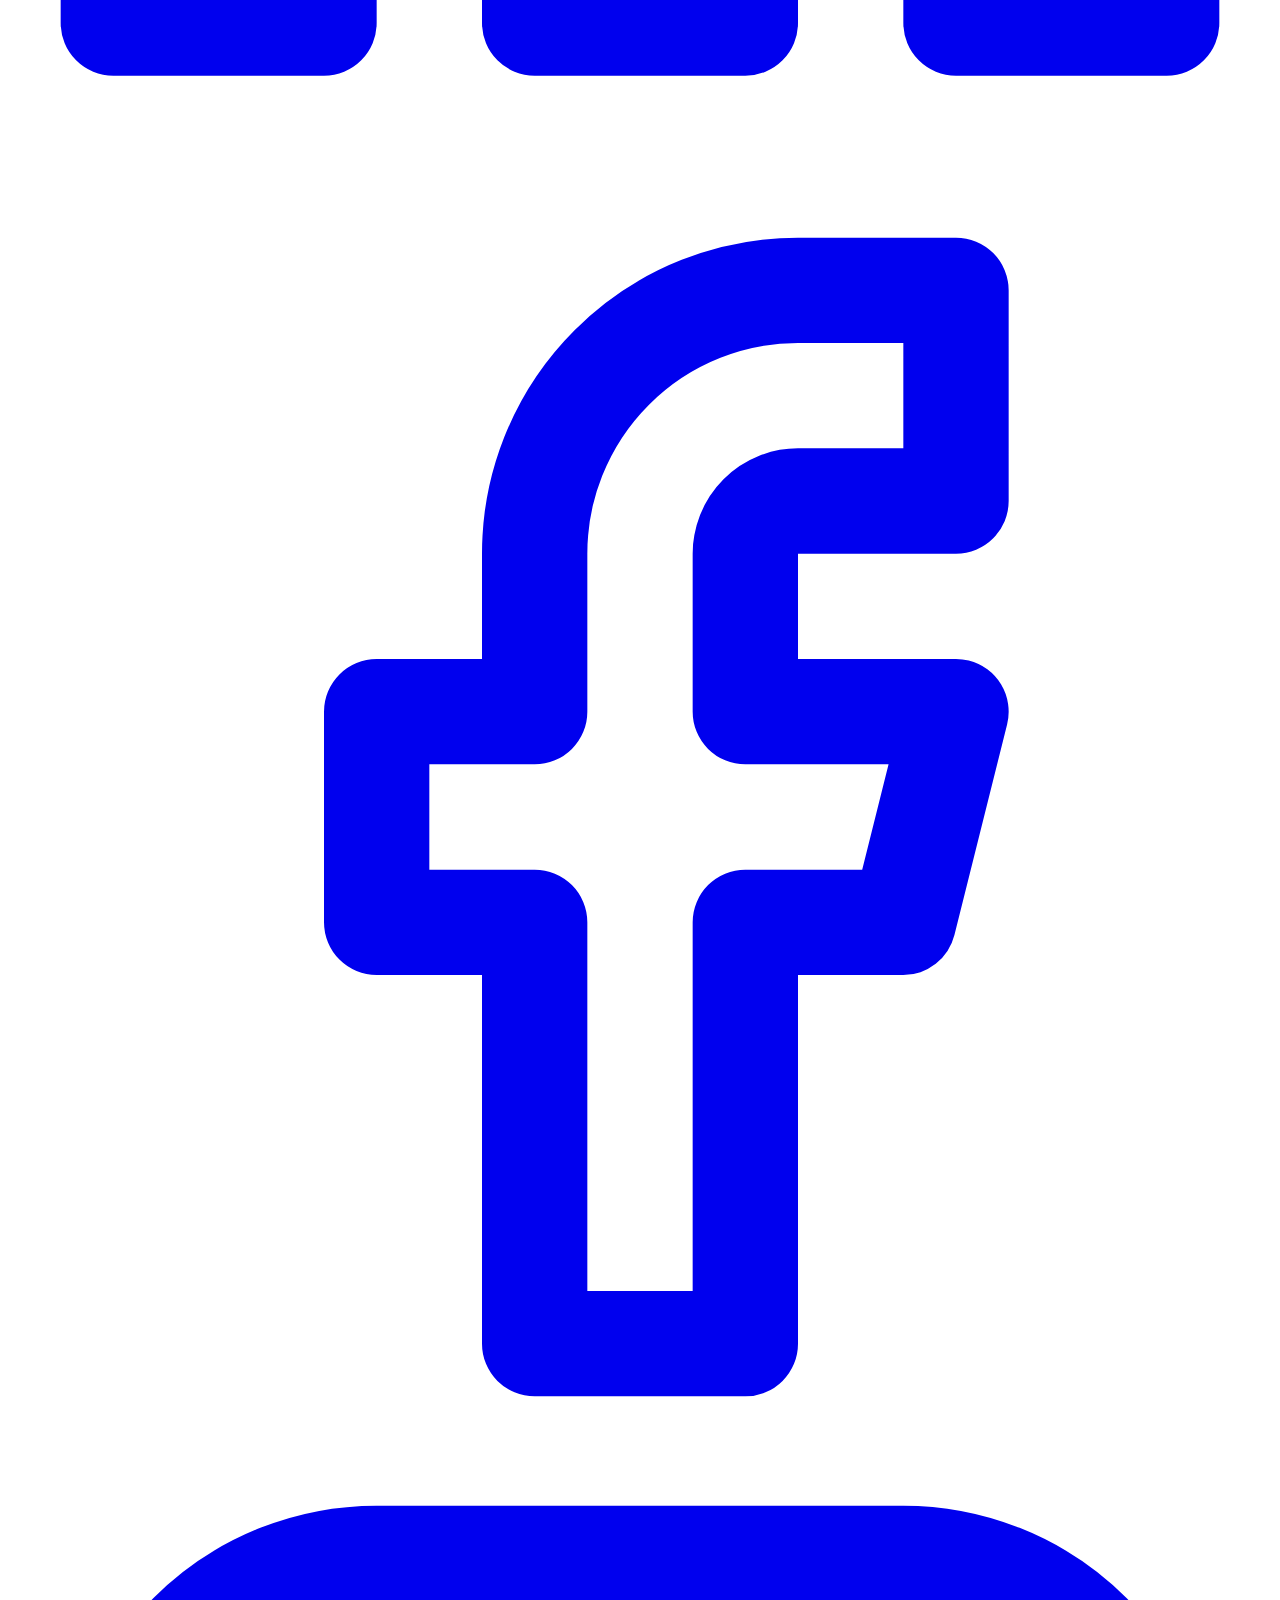
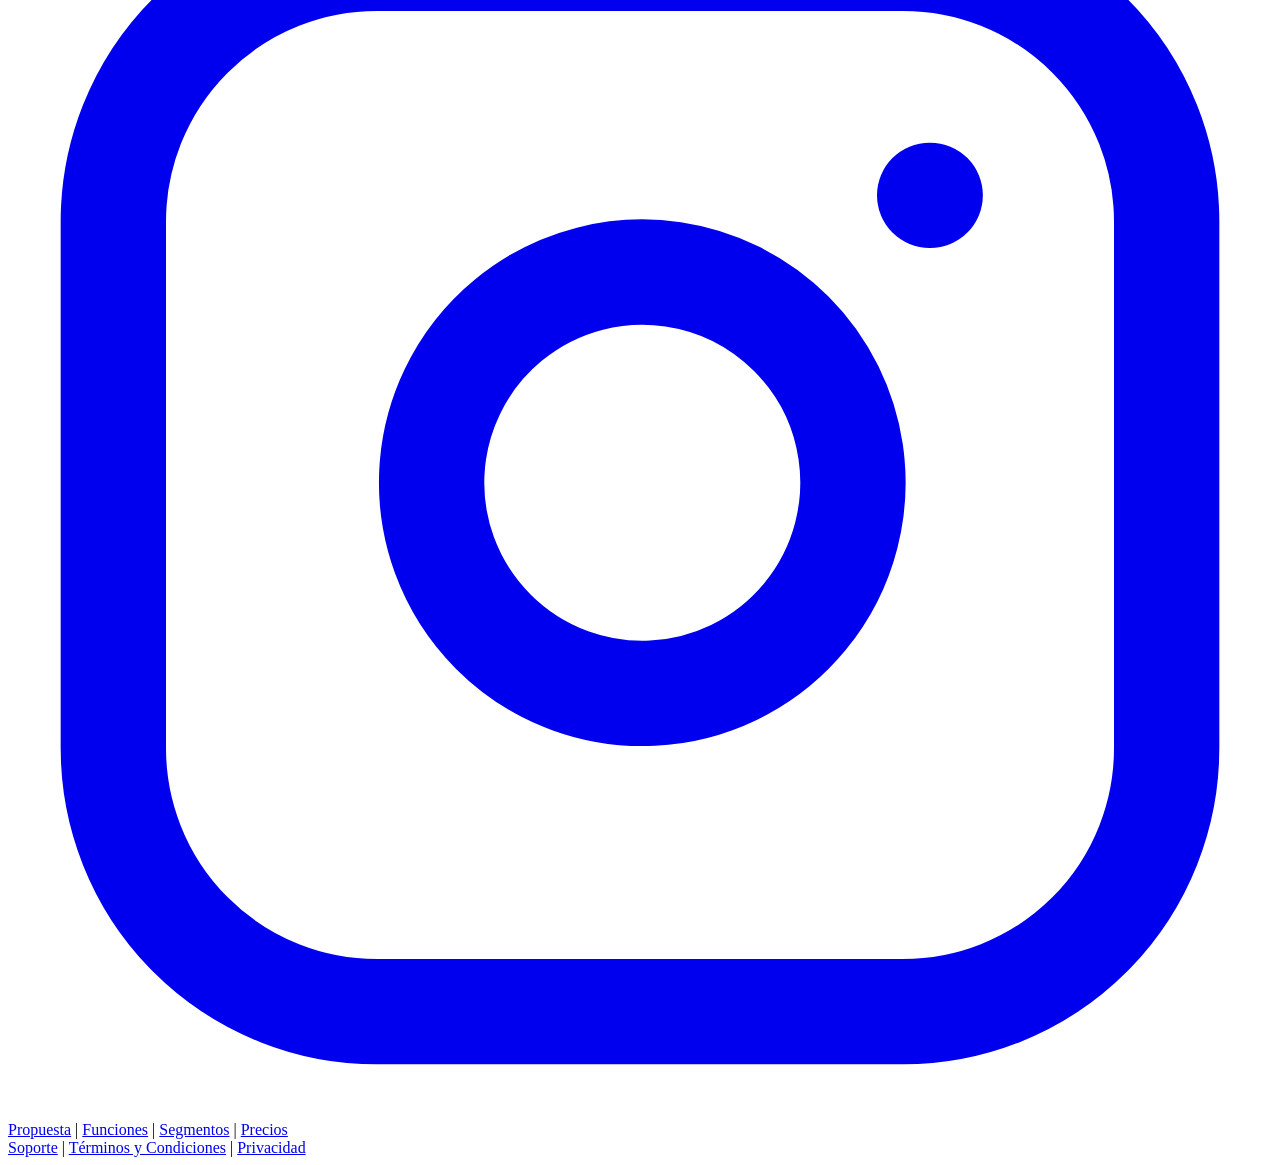
==== commit 0584ff93: "fix(index): update stylesheet link to correct filename" ====
--- a/index.html
+++ b/index.html
@@ -7,7 +7,7 @@
     <link rel="preconnect" href="https://fonts.googleapis.com">
     <link rel="preconnect" href="https://fonts.gstatic.com" crossorigin>
     <link href="https://fonts.googleapis.com/css2?family=Inter:wght@400;500;600&family=Playfair+Display:wght@400;600;700&display=swap" rel="stylesheet">
-    <link rel="stylesheet" href="public/assets/styles/styles.css">
+    <link rel="stylesheet" href="public/assets/styles/style.css">
 </head>
 <body>
 
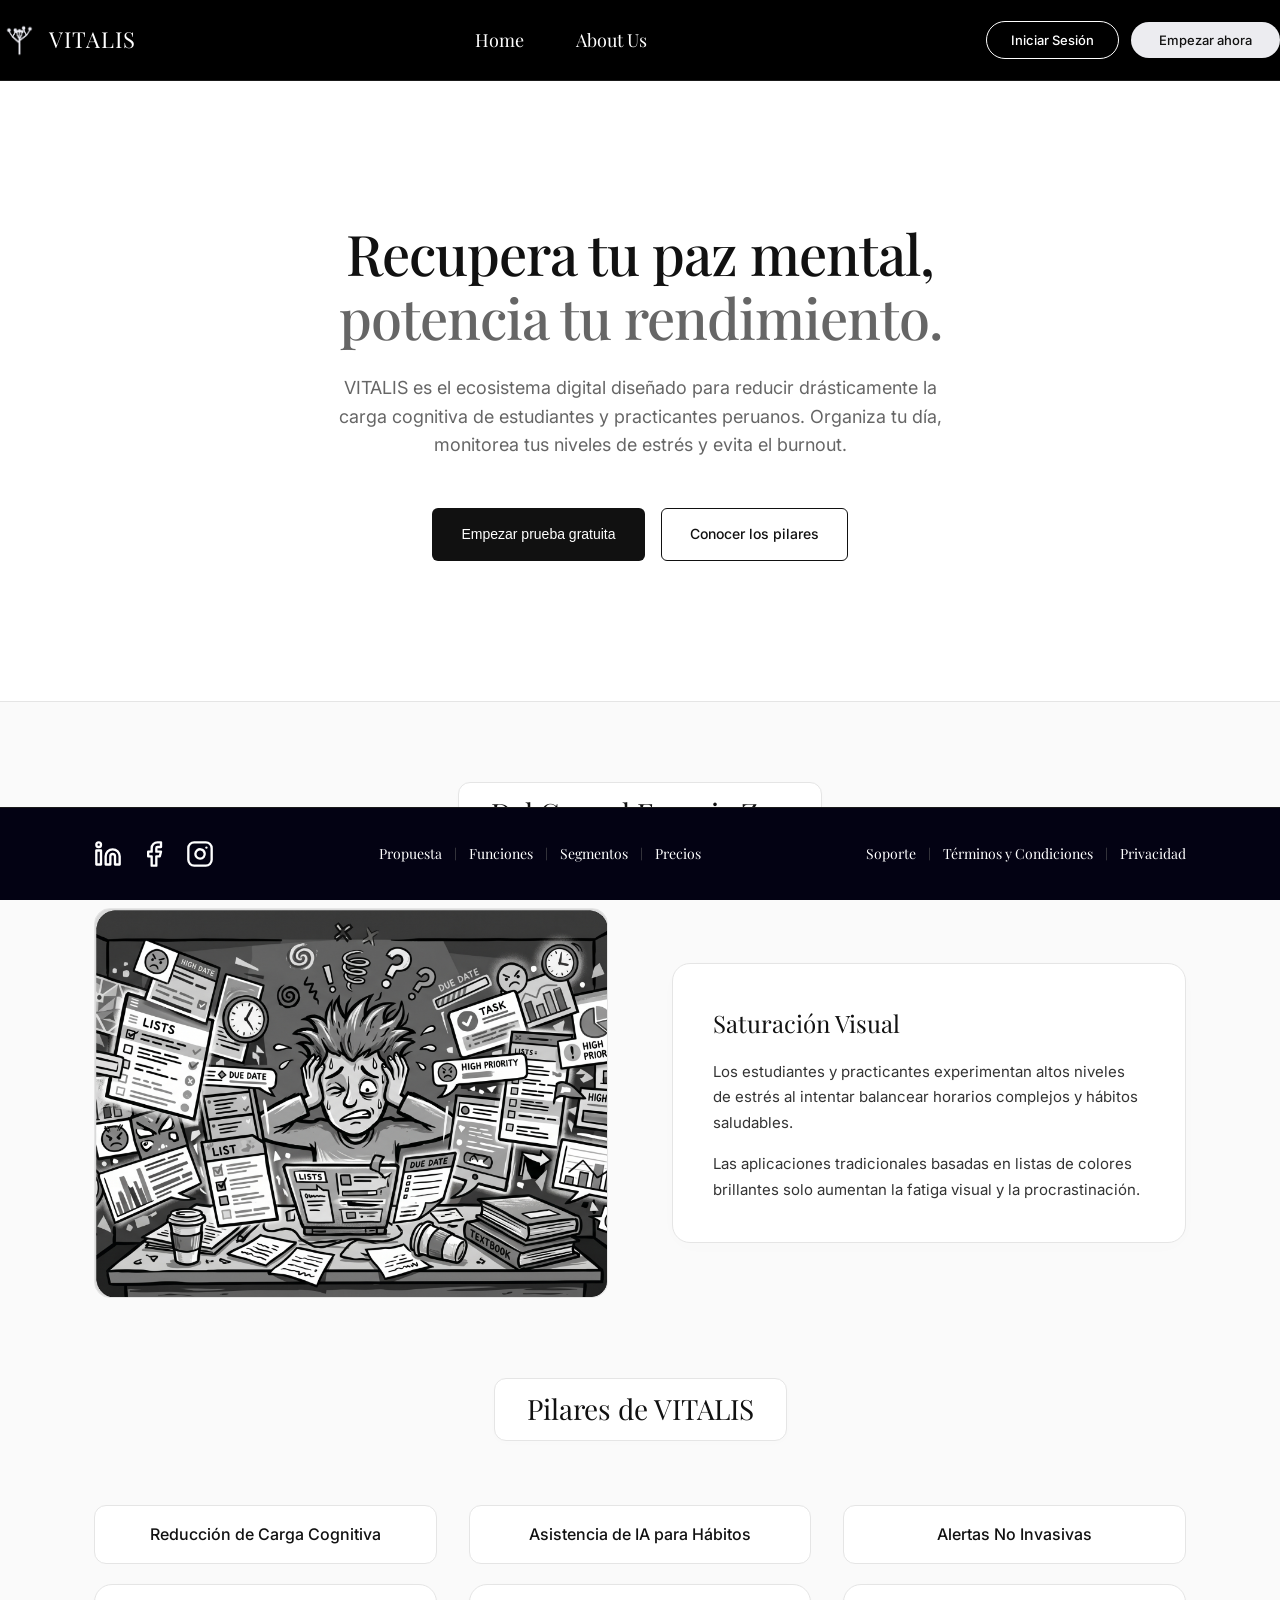
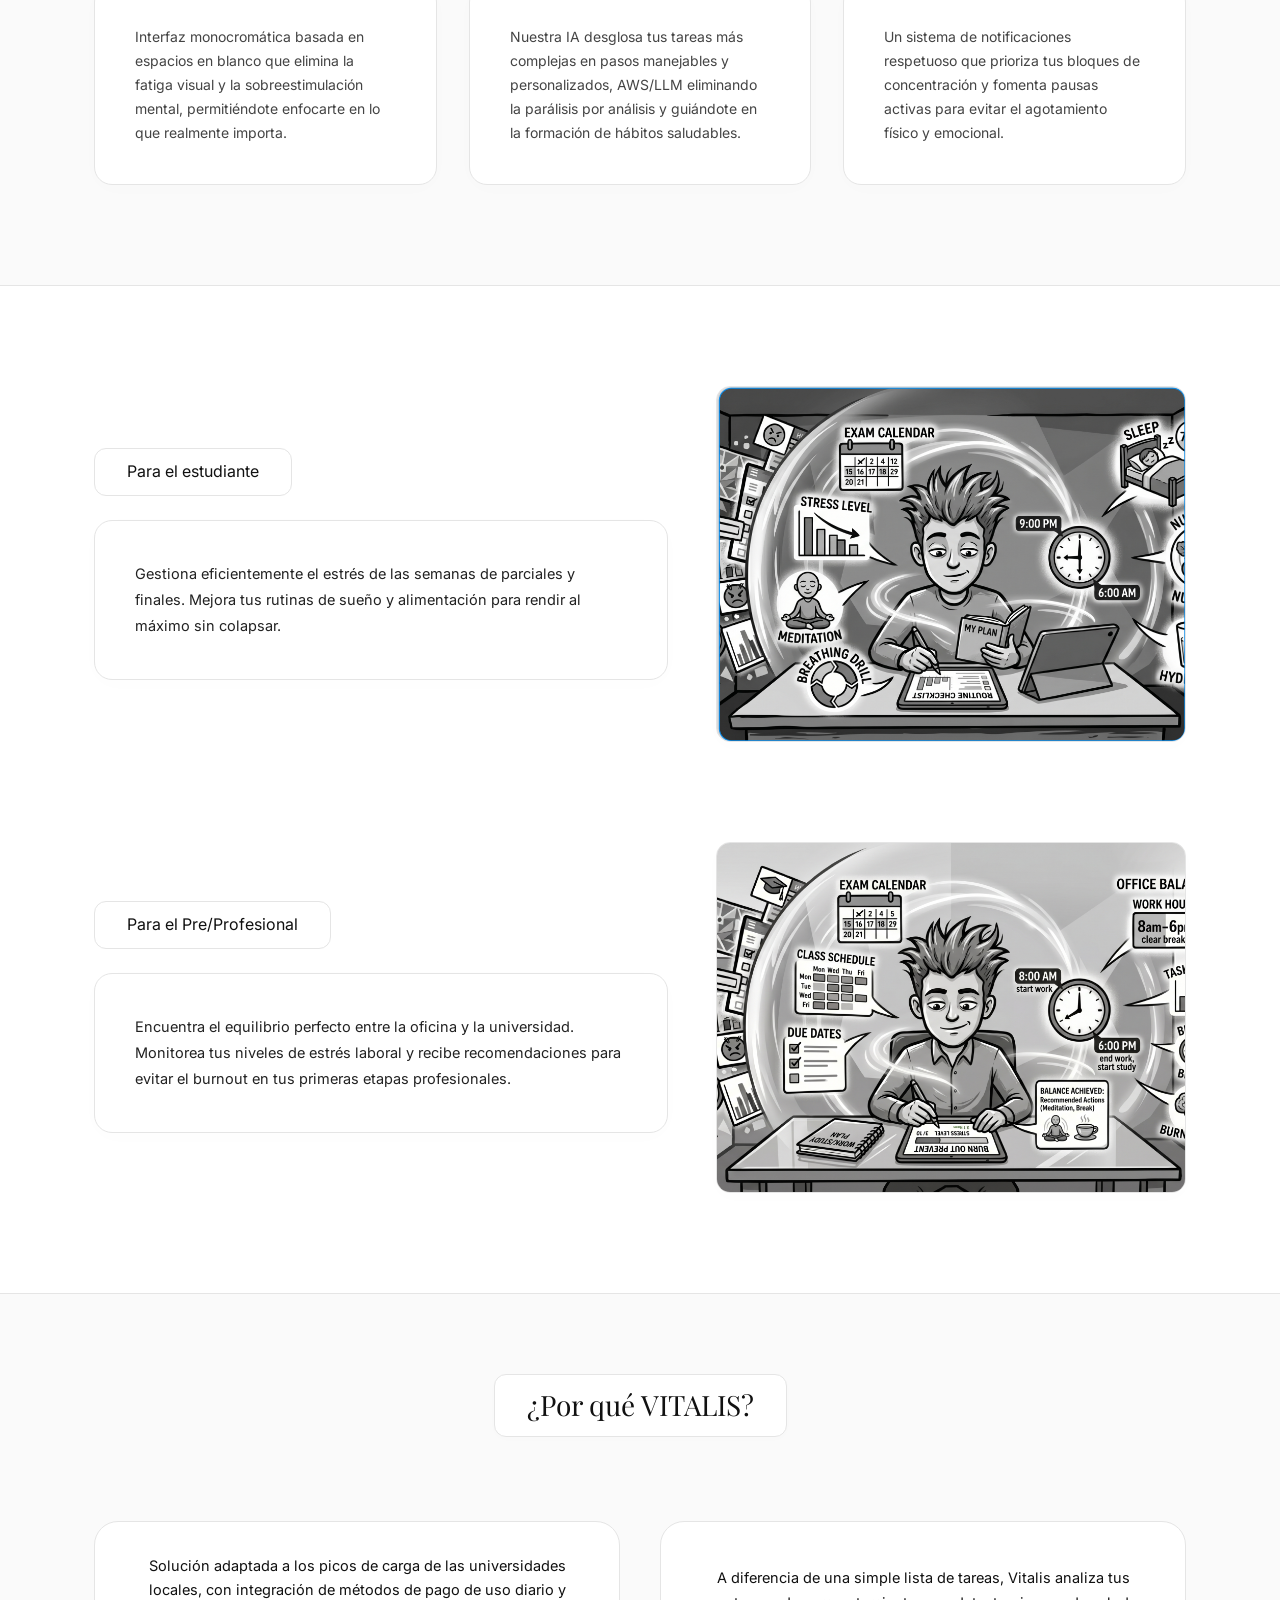
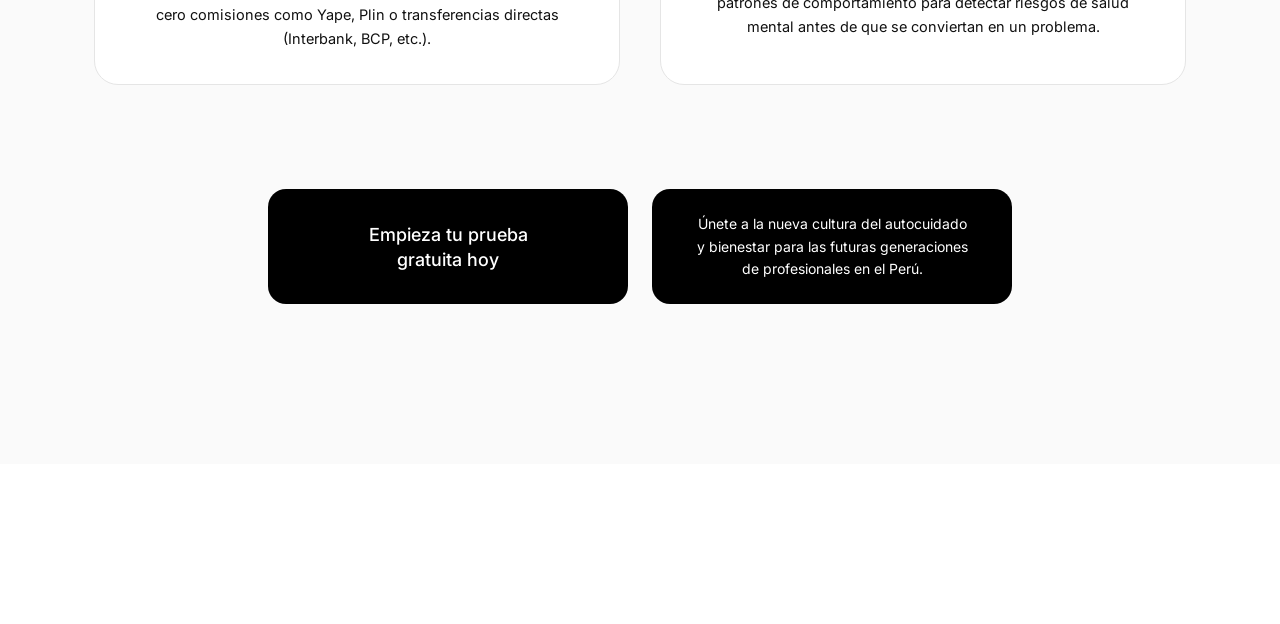
==== commit 1ec87b23: "feat(vitalis_us46): "view motivational phrases" As a user, i want to motivational phrases to improve" ====
--- a/index.html
+++ b/index.html
@@ -212,4 +212,4 @@
 
 <script src="public/assets/scripts/main.js"></script>
 </body>
-</html>+</html>
--- a/public/assets/styles/style.css
+++ b/public/assets/styles/style.css
@@ -0,0 +1,684 @@
+/* VARIABLES DE DISEÑO CON ENFOQUE MONOCROMÁTICO Y ESTÉTICA ZEN */
+:root {
+    --color-bg: #FFFFFF;
+    --color-text-main: #111111;
+    --color-text-muted: #666666;
+    --color-border: #E5E5E5;
+    --color-bg-alt: #FAFAFA;
+
+    --font-serif: 'Playfair Display', Georgia, serif;
+    --font-sans: 'Inter', -apple-system, sans-serif;
+}
+
+/* EN ESTE APARTADO SE REALIZA UN RESET COMPLETO*/
+* {
+    margin: 0;
+    padding: 0;
+    box-sizing: border-box;
+}
+
+body {
+    font-family: var(--font-sans);
+    background-color: var(--color-bg);
+    color: var(--color-text-main);
+    line-height: 1.6;
+    -webkit-font-smoothing: antialiased;
+}
+
+/* ESTRUCTURA PRINCIPAL Y GESTIÓN DE ESPACIADOS */
+.container {
+    max-width: 1140px;
+    margin: 0 auto;
+    padding: 0 24px;
+}
+
+.section {
+    padding: 100px 0;
+}
+
+.section-alt {
+    background-color: var(--color-bg-alt);
+    border-top: 1px solid var(--color-border);
+    border-bottom: 1px solid var(--color-border);
+    padding: 80px 0 100px 0;
+}
+
+.border-none-zen {
+    border-bottom: none !important;
+}
+
+/* GRILLAS DEL SISTEMA */
+.grid-2 {
+    display: grid;
+    grid-template-columns: repeat(auto-fit, minmax(320px, 1fr));
+    gap: 64px;
+    align-items: center;
+}
+
+.grid-3 {
+    display: grid;
+    grid-template-columns: repeat(auto-fit, minmax(280px, 1fr));
+    gap: 32px;
+}
+
+.text-center { text-align: center; }
+.mb-64 { margin-bottom: 64px; }
+
+/* NAVBAR COMPONENT A FONDO NEGRO (image_9e7241.png) */
+.navbar {
+    background-color: #000000;
+    border-bottom: 1px solid #1A1A1A;
+    position: sticky;
+    top: 0;
+    z-index: 1000;
+}
+
+.navbar-container {
+    display: flex;
+    justify-content: space-between;
+    align-items: center;
+    height: 80px;
+}
+
+.logo-area {
+    display: flex;
+    align-items: center;
+    gap: 12px;
+}
+
+.vitalis-logo-img {
+    height: 36px;
+    width: auto;
+}
+
+.brand-name {
+    font-family: var(--font-serif);
+    color: #FFFFFF;
+    font-weight: 400;
+    font-size: 22px;
+    letter-spacing: 1px;
+}
+
+.nav-links {
+    font-family: var(--font-serif);
+}
+
+.nav-links a {
+    color: #FFFFFF;
+    text-decoration: none;
+    font-size: 18px;
+    font-weight: 400;
+    margin: 0 24px;
+    transition: color 0.2s ease;
+}
+
+.nav-links a:hover {
+    color: #CCCCCC;
+}
+
+/* Contenedor de acciones en Flex con espacio entre botones */
+.navbar-actions {
+    display: flex;
+    align-items: center;
+    gap: 12px;
+}
+
+/* BOTÓN DE INICIAR SESIÓN (Borde Blanco Tipo Píldora) */
+.btn-navbar-outline {
+    display: inline-flex;
+    align-items: center;
+    justify-content: center;
+    padding: 10px 24px;
+    font-family: var(--font-sans);
+    font-size: 13px;
+    font-weight: 500;
+    background-color: transparent;
+    color: #FFFFFF;
+    border: 1px solid #FFFFFF;
+    border-radius: 20px;
+    text-decoration: none;
+    cursor: pointer;
+    transition: background-color 0.2s ease, color 0.2s ease;
+}
+
+.btn-navbar-outline:hover {
+    background-color: #FFFFFF;
+    color: #111111;
+}
+
+/* BOTÓN PRINCIPAL DEL NAVBAR CON DISEÑO TIPO PÍLDORA REDONDEADA */
+.btn-navbar-white {
+    display: inline-flex;
+    align-items: center;
+    justify-content: center;
+    padding: 10px 28px;
+    font-family: var(--font-sans);
+    font-size: 13px;
+    font-weight: 500;
+    background-color: #ECECF0;
+    color: #111111;
+    border: none;
+    border-radius: 20px;
+    text-decoration: none;
+    cursor: pointer;
+    transition: background-color 0.2s ease;
+}
+
+.btn-navbar-white:hover {
+    background-color: #FFFFFF;
+}
+
+/* BOTONES GENERALES DE INTERACCIÓN Y ACCIONES PRINCIPALES */
+.btn {
+    display: inline-flex;
+    align-items: center;
+    justify-content: center;
+    padding: 14px 28px;
+    font-size: 14px;
+    font-weight: 500;
+    border-radius: 6px;
+    text-decoration: none;
+    transition: all 0.2s ease;
+    cursor: pointer;
+    border: 1px solid transparent;
+}
+
+.btn-primary {
+    background-color: var(--color-text-main);
+    color: #FFFFFF;
+}
+
+.btn-primary:hover {
+    background-color: #333333;
+}
+
+.btn-secondary {
+    background-color: transparent;
+    color: var(--color-text-main);
+    border-color: var(--color-text-main);
+}
+
+.btn-secondary:hover {
+    background-color: rgba(0, 0, 0, 0.04);
+}
+
+/* SECCIÓN HERO PRINCIPAL CON CONTENIDO DESTACADO Y JERARQUÍA VISUAL */
+.hero {
+    padding: 140px 0;
+    text-align: center;
+}
+
+.hero-title {
+    font-family: var(--font-serif);
+    font-size: 56px;
+    font-weight: 500;
+    line-height: 1.15;
+    letter-spacing: -1px;
+    margin-bottom: 24px;
+}
+
+.text-mute {
+    color: var(--color-text-muted);
+}
+
+.hero-subtitle {
+    max-width: 640px;
+    margin: 0 auto 48px auto;
+    font-size: 18px;
+    color: var(--color-text-muted);
+    font-weight: 400;
+}
+
+.hero-actions {
+    display: flex;
+    justify-content: center;
+    gap: 16px;
+}
+
+/* COMPONENTES GENERALES DE DISEÑO ZEN (Píldoras y marcos) */
+.font-zen-title {
+    font-family: var(--font-serif);
+    font-weight: 400;
+    font-size: 28px;
+    background-color: #FFFFFF;
+    display: inline-block;
+    padding: 8px 32px;
+    border-radius: 12px;
+    border: 1px solid var(--color-border);
+    box-shadow: 0 2px 8px rgba(0, 0, 0, 0.01);
+}
+
+.image-placeholder-frame {
+    width: 100%;
+    border-radius: 16px;
+    overflow: hidden;
+    border: 1px solid var(--color-border);
+}
+
+.problem-illustration {
+    width: 100%;
+    height: auto;
+    display: block;
+}
+
+.card-white-pill {
+    background-color: #FFFFFF;
+    border: 1px solid var(--color-border);
+    border-radius: 18px;
+    padding: 40px;
+    box-shadow: 0 4px 24px rgba(0, 0, 0, 0.01);
+}
+
+.card-pill-title {
+    font-family: var(--font-serif);
+    font-size: 24px;
+    font-weight: 400;
+    color: var(--color-text-main);
+    margin-bottom: 16px;
+}
+
+.card-pill-text {
+    font-family: var(--font-sans);
+    font-size: 15px;
+    color: #333333;
+    line-height: 1.7;
+    margin-bottom: 16px;
+}
+
+.card-pill-text:last-child {
+    margin-bottom: 0;
+}
+
+/* SISTEMA DE TRIPLE PILAR CON ESTRUCTURA MODULAR Y DISTRIBUCIÓN EQUILIBRADA */
+.pilar-column {
+    display: flex;
+    flex-direction: column;
+    gap: 20px;
+}
+
+.pilar-header-tag {
+    background-color: #FFFFFF;
+    border: 1px solid var(--color-border);
+    border-radius: 12px;
+    padding: 16px;
+    font-family: var(--font-sans);
+    font-size: 16px;
+    font-weight: 500;
+    text-align: center;
+    color: var(--color-text-main);
+    box-shadow: 0 2px 6px rgba(0, 0, 0, 0.005);
+}
+
+.text-center-zen {
+    text-align: left;
+    font-size: 14px;
+    color: #444444;
+}
+
+/* SECCIÓN DE SEGMENTOS OBJETIVO ASIMÉTRICOS CON DISTRIBUCIÓN VISUAL DINÁMICA */
+.flex-column-zen {
+    display: flex;
+    flex-direction: column;
+    gap: 20px;
+}
+
+.mb-80-zen {
+    margin-bottom: 80px;
+}
+
+.grid-2-segments {
+    display: grid;
+    grid-template-columns: 1.1fr 0.9fr;
+    gap: 48px;
+    align-items: center;
+}
+
+.segment-info-pill {
+    display: flex;
+    flex-direction: column;
+    gap: 24px;
+    align-items: flex-start;
+}
+
+.segment-header-tag {
+    background-color: #FFFFFF;
+    border: 1px solid var(--color-border);
+    border-radius: 12px;
+    padding: 10px 32px;
+    font-family: var(--font-sans);
+    font-size: 16px;
+    font-weight: 400;
+    color: var(--color-text-main);
+    box-shadow: 0 2px 6px rgba(0, 0, 0, 0.005);
+}
+
+.text-justify-zen {
+    text-align: left;
+    font-size: 14.5px;
+    color: #222222;
+    line-height: 1.8;
+}
+
+.image-segment-frame {
+    width: 100%;
+    border-radius: 14px;
+    overflow: hidden;
+    border: 1px solid var(--color-border);
+    box-shadow: 0 4px 20px rgba(0, 0, 0, 0.01);
+}
+
+.segment-illustration {
+    width: 100%;
+    height: auto;
+    display: block;
+    object-fit: cover;
+}
+
+/* APARTADO ¿POR QUÉ VITALIS? CON PROPUESTA DE VALOR Y BENEFICIOS PRINCIPALES */
+.grid-2-why {
+    display: grid;
+    grid-template-columns: repeat(auto-fit, minmax(400px, 1fr));
+    gap: 40px;
+}
+
+.card-white-pill-why {
+    background-color: #FFFFFF;
+    border: 1px solid var(--color-border);
+    border-radius: 24px;
+    padding: 32px 40px;
+    display: flex;
+    align-items: center;
+    box-shadow: 0 2px 12px rgba(0, 0, 0, 0.005);
+}
+
+.text-center-why {
+    text-align: center;
+    font-size: 14.5px;
+    color: #111111;
+    line-height: 1.7;
+    margin-bottom: 0;
+}
+
+.why-actions-container {
+    display: flex;
+    justify-content: center;
+    gap: 24px;
+    margin-top: 20px;
+    padding-bottom: 60px;
+}
+
+.btn-dark-block {
+    background-color: #000000;
+    color: #FFFFFF;
+    border: none;
+    border-radius: 18px;
+    padding: 24px 40px;
+    font-family: var(--font-sans);
+    font-size: 18px;
+    font-weight: 500;
+    text-align: center;
+    line-height: 1.4;
+    cursor: pointer;
+    width: 100%;
+    max-width: 360px;
+    display: flex;
+    align-items: center;
+    justify-content: center;
+    transition: background-color 0.2s ease;
+}
+
+.btn-dark-block:hover {
+    background-color: #222222;
+}
+
+.text-message-block {
+    font-size: 14px;
+    font-weight: 400;
+    line-height: 1.6;
+    cursor: default;
+    background-color: #000000;
+}
+
+.text-message-block:hover {
+    background-color: #000000;
+}
+
+/* STICKY FOOTER PERSISTENTE EN LÍNEA CON ESTRUCTURA FIJA Y ACCESO CONTINUO */
+.footer {
+    background-color: #030213;
+    border-top: 1px solid #1A1A1A;
+    padding: 32px 0;
+    font-size: 14px;
+    position: fixed;
+    bottom: 0;
+    left: 0;
+    width: 100%;
+    z-index: 1000;
+    backdrop-filter: blur(4px);
+}
+
+.footer-grid-layout {
+    display: flex;
+    justify-content: space-between;
+    align-items: center;
+    flex-wrap: wrap;
+    gap: 24px;
+}
+
+.footer-socials {
+    display: flex;
+    align-items: center;
+    gap: 18px;
+}
+
+.social-icon {
+    color: #FFFFFF;
+    display: inline-flex;
+    transition: transform 0.2s ease, color 0.2s ease;
+}
+
+.social-icon svg {
+    width: 28px;
+    height: 28px;
+}
+
+.social-icon:hover {
+    transform: scale(1.05);
+    color: #ECECF0;
+}
+
+.footer-nav-links,
+.footer-legal-links {
+    display: flex;
+    align-items: center;
+    font-family: var(--font-serif);
+}
+
+.footer-nav-links a,
+.footer-legal-links a {
+    color: #FFFFFF;
+    text-decoration: none;
+    font-size: 14px;
+    transition: color 0.2s ease;
+}
+
+.footer-nav-links a:hover,
+.footer-legal-links a:hover {
+    color: #CCCCCC;
+}
+
+.nav-divider {
+    color: #666666;
+    margin: 0 12px;
+    font-size: 12px;
+    user-select: none;
+}
+
+/* OVERLAY MODAL DE SELECCIÓN DE ROL EN REGISTRO */
+.hidden-zen {
+    display: none !important;
+}
+
+.register-role-overlay {
+    position: fixed;
+    inset: 0;
+    background-color: rgba(0, 0, 0, 0.5);
+    display: flex;
+    align-items: center;
+    justify-content: center;
+    z-index: 2000;
+    padding: 24px;
+}
+
+.register-role-card {
+    background-color: #FFFFFF;
+    border-radius: 20px;
+    padding: 48px;
+    max-width: 560px;
+    width: 100%;
+    position: relative;
+    box-shadow: 0 20px 60px rgba(0, 0, 0, 0.15);
+}
+
+.close-register-btn {
+    position: absolute;
+    top: 16px;
+    right: 20px;
+    background: none;
+    border: none;
+    font-size: 28px;
+    line-height: 1;
+    cursor: pointer;
+    color: var(--color-text-muted);
+    transition: color 0.2s ease;
+}
+
+.close-register-btn:hover {
+    color: var(--color-text-main);
+}
+
+.register-main-title {
+    font-family: var(--font-serif);
+    font-size: 26px;
+    font-weight: 400;
+    margin: 0 0 8px 0;
+}
+
+.register-subtitle-text {
+    font-size: 14px;
+    color: var(--color-text-muted);
+    margin: 0;
+}
+
+.grid-2-roles {
+    display: grid;
+    grid-template-columns: 1fr 1fr;
+    gap: 16px;
+    margin-bottom: 8px;
+}
+
+.role-selection-card {
+    border: 1px solid var(--color-border);
+    border-radius: 14px;
+    padding: 24px 20px;
+    cursor: pointer;
+    transition: all 0.2s ease;
+    text-align: center;
+}
+
+.role-selection-card:hover {
+    border-color: #111111;
+    background-color: var(--color-bg-alt);
+}
+
+.role-selection-card h3 {
+    font-size: 15px;
+    font-weight: 600;
+    margin: 12px 0 8px 0;
+}
+
+.role-selection-card p {
+    font-size: 13px;
+    color: var(--color-text-muted);
+    line-height: 1.5;
+    margin: 0;
+}
+
+.role-selection-icon {
+    font-size: 32px;
+}
+
+.active-register-role {
+    border-color: #111111;
+    border-width: 2px;
+    background-color: var(--color-bg-alt);
+}
+
+.btn-role-disabled {
+    background-color: var(--color-border) !important;
+    color: var(--color-text-muted) !important;
+    cursor: not-allowed !important;
+}
+
+/* ANIMACIONES COMPLEMENTARIAS JAVASCRIPT PARA INTERACCIONES DINÁMICAS */
+.btn, .btn-navbar-white, .btn-dark-block, .btn-navbar-outline {
+    position: relative;
+    overflow: hidden;
+}
+
+.zen-ripple {
+    position: absolute;
+    background-color: rgba(255, 255, 255, 0.35);
+    border-radius: 50%;
+    transform: scale(0);
+    animation: rippleAnimation 0.6s linear;
+    pointer-events: none;
+}
+
+.btn-navbar-white .zen-ripple, .btn-navbar-outline .zen-ripple {
+    background-color: rgba(255, 255, 255, 0.15);
+}
+
+@keyframes rippleAnimation {
+    to {
+        transform: scale(4);
+        opacity: 0;
+    }
+}
+
+main {
+    padding-bottom: 160px;
+}
+
+/* CONFIGURACIÓN RESPONSIVA DE ESTRUCTURA, ESPACIADO Y ELEMENTOS */
+@media (max-width: 900px) {
+    .footer {
+        position: static;
+    }
+    .footer-grid-layout {
+        flex-direction: column;
+        text-align: center;
+        gap: 20px;
+    }
+    .grid-2-why {
+        grid-template-columns: 1fr;
+    }
+    .why-actions-container {
+        flex-direction: column;
+        align-items: center;
+    }
+    .btn-dark-block {
+        max-width: 100%;
+    }
+}
+
+@media (max-width: 768px) {
+    .grid-2-segments {
+        grid-template-columns: 1fr;
+        gap: 32px;
+    }
+
+    .segment-info-pill {
+        align-items: center;
+    }
+}
